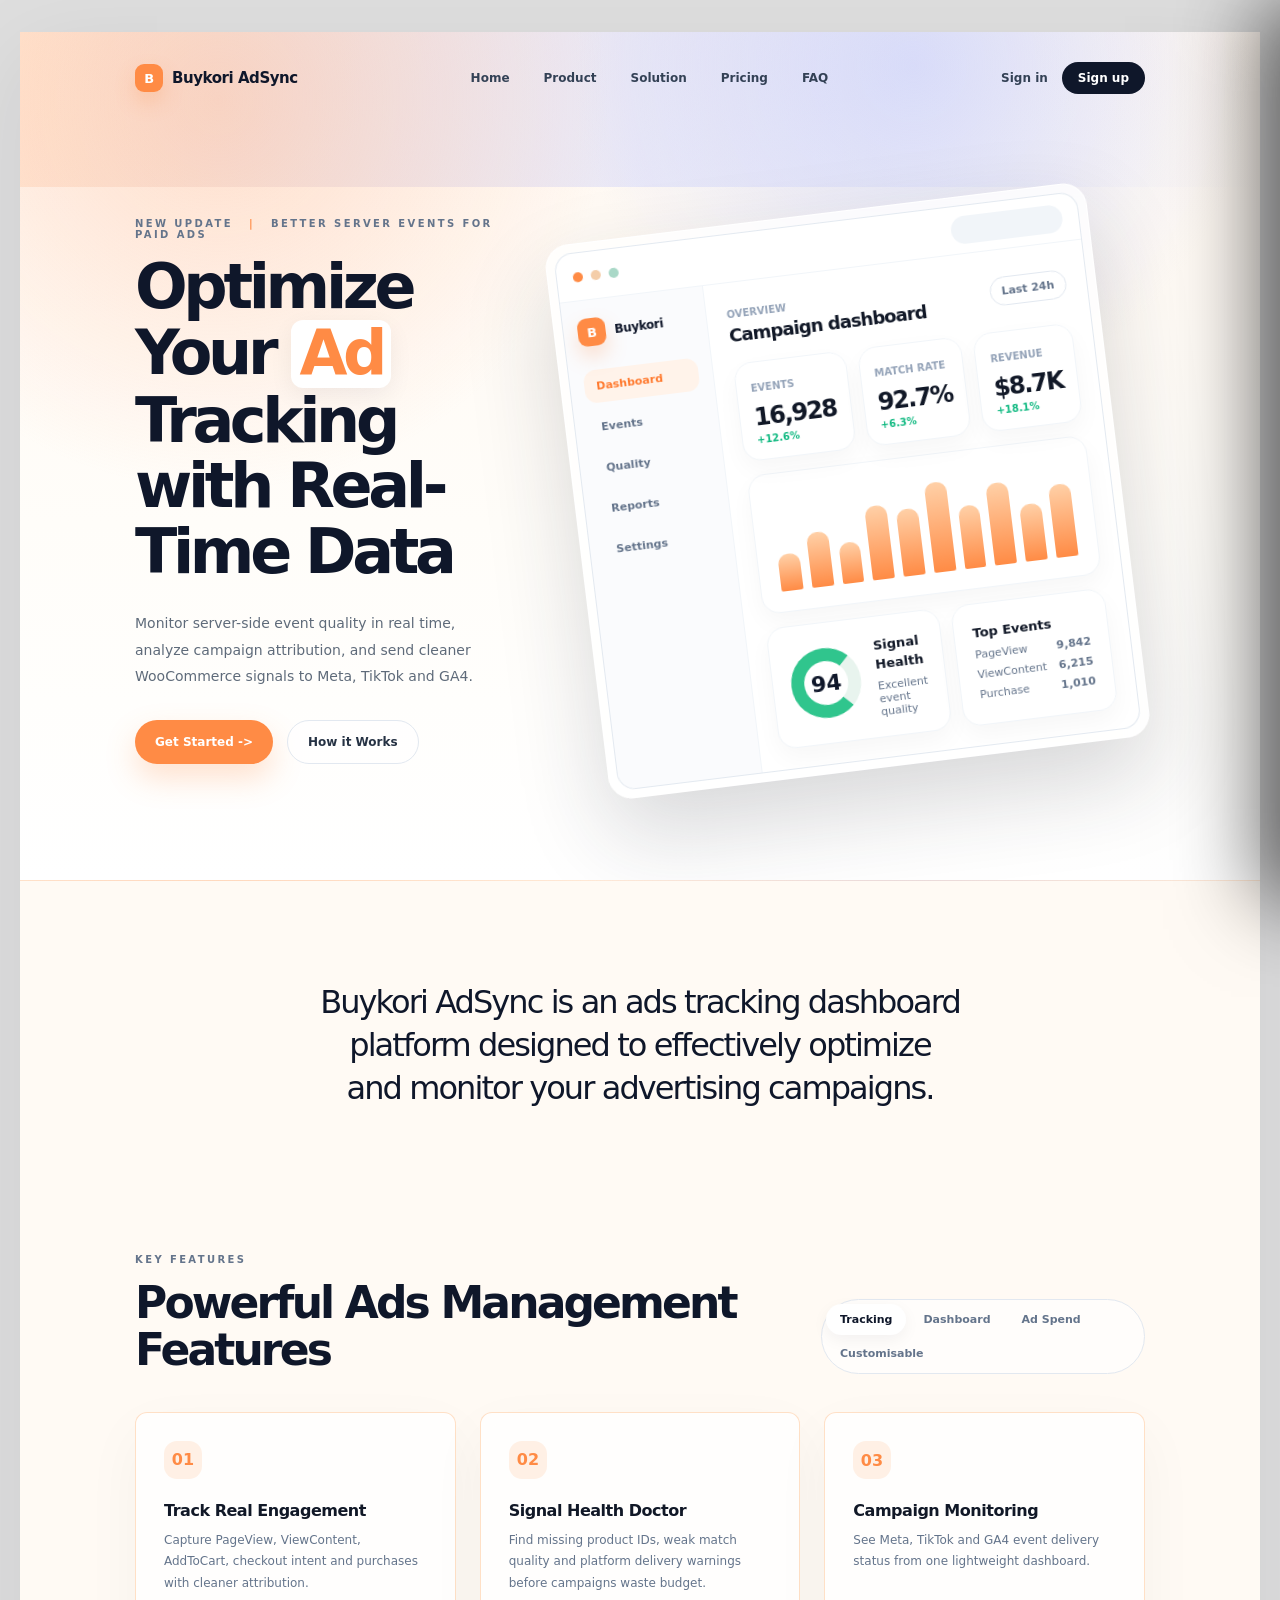
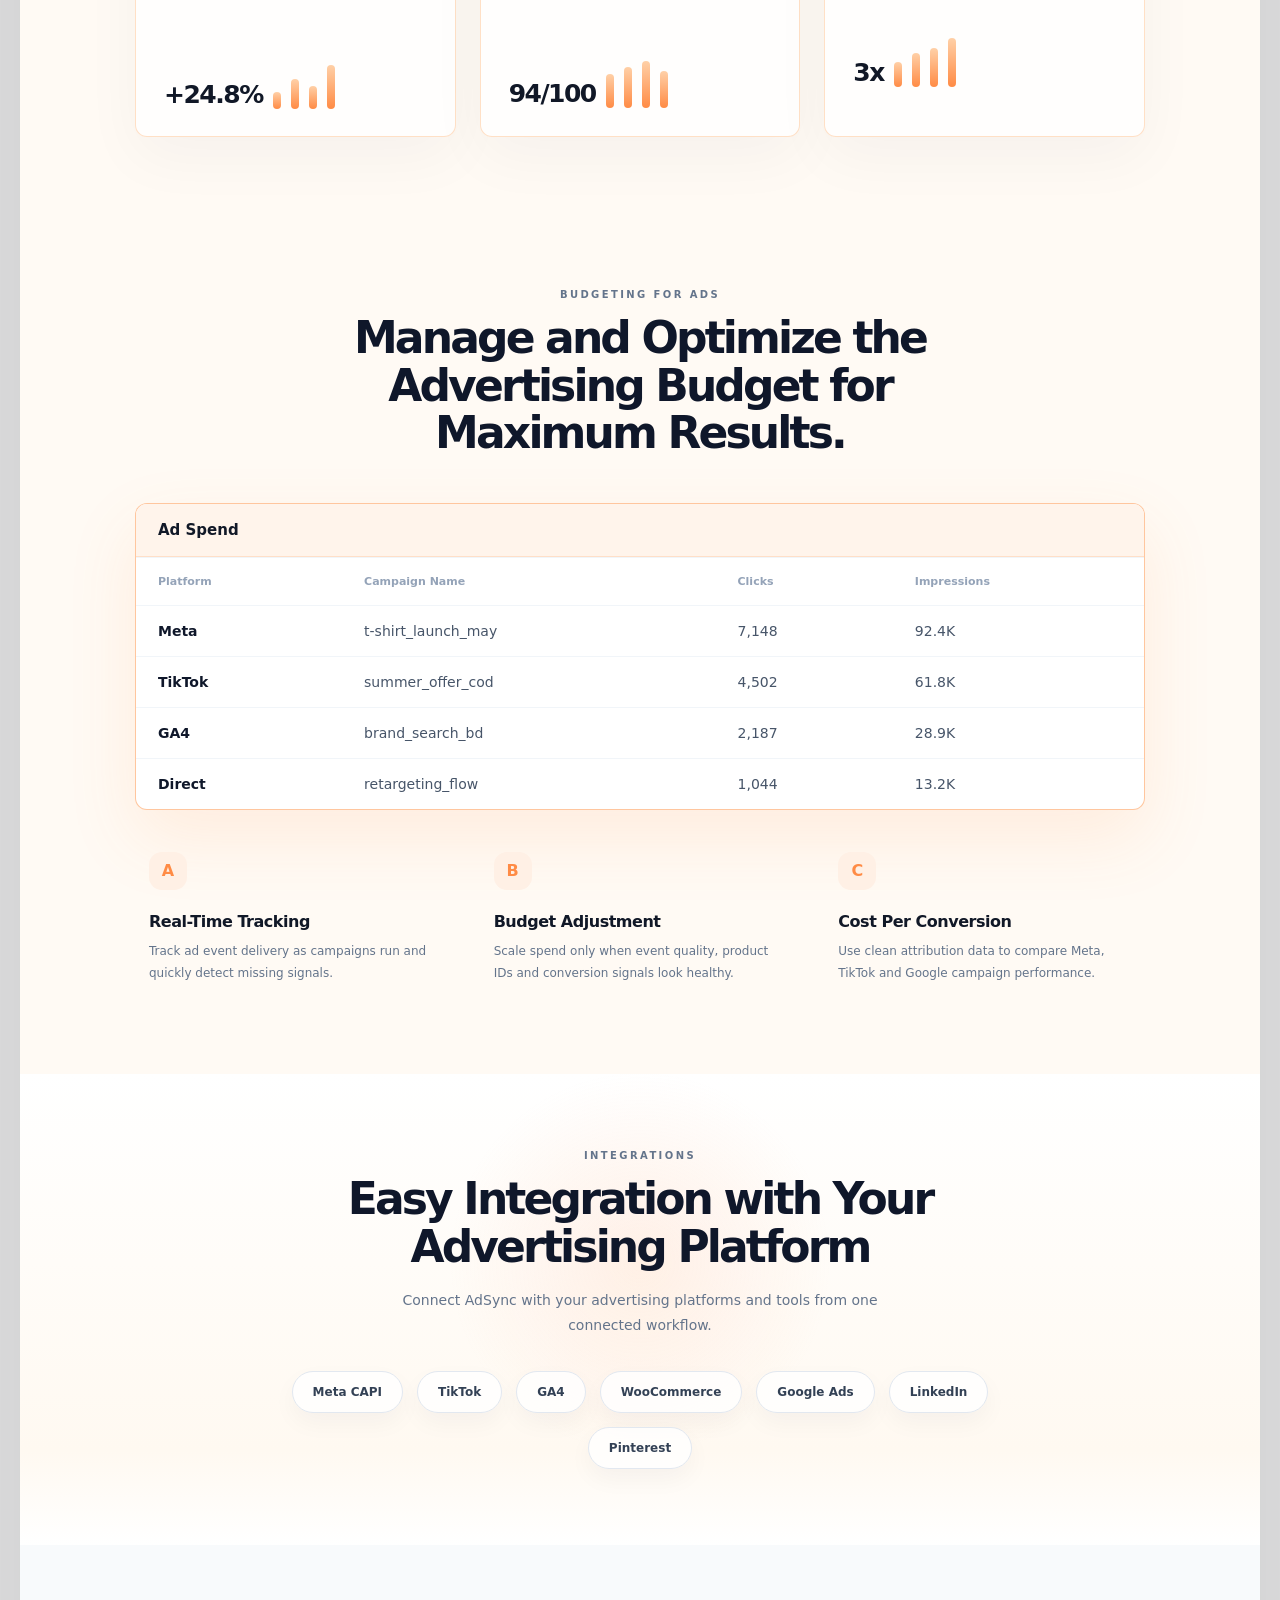
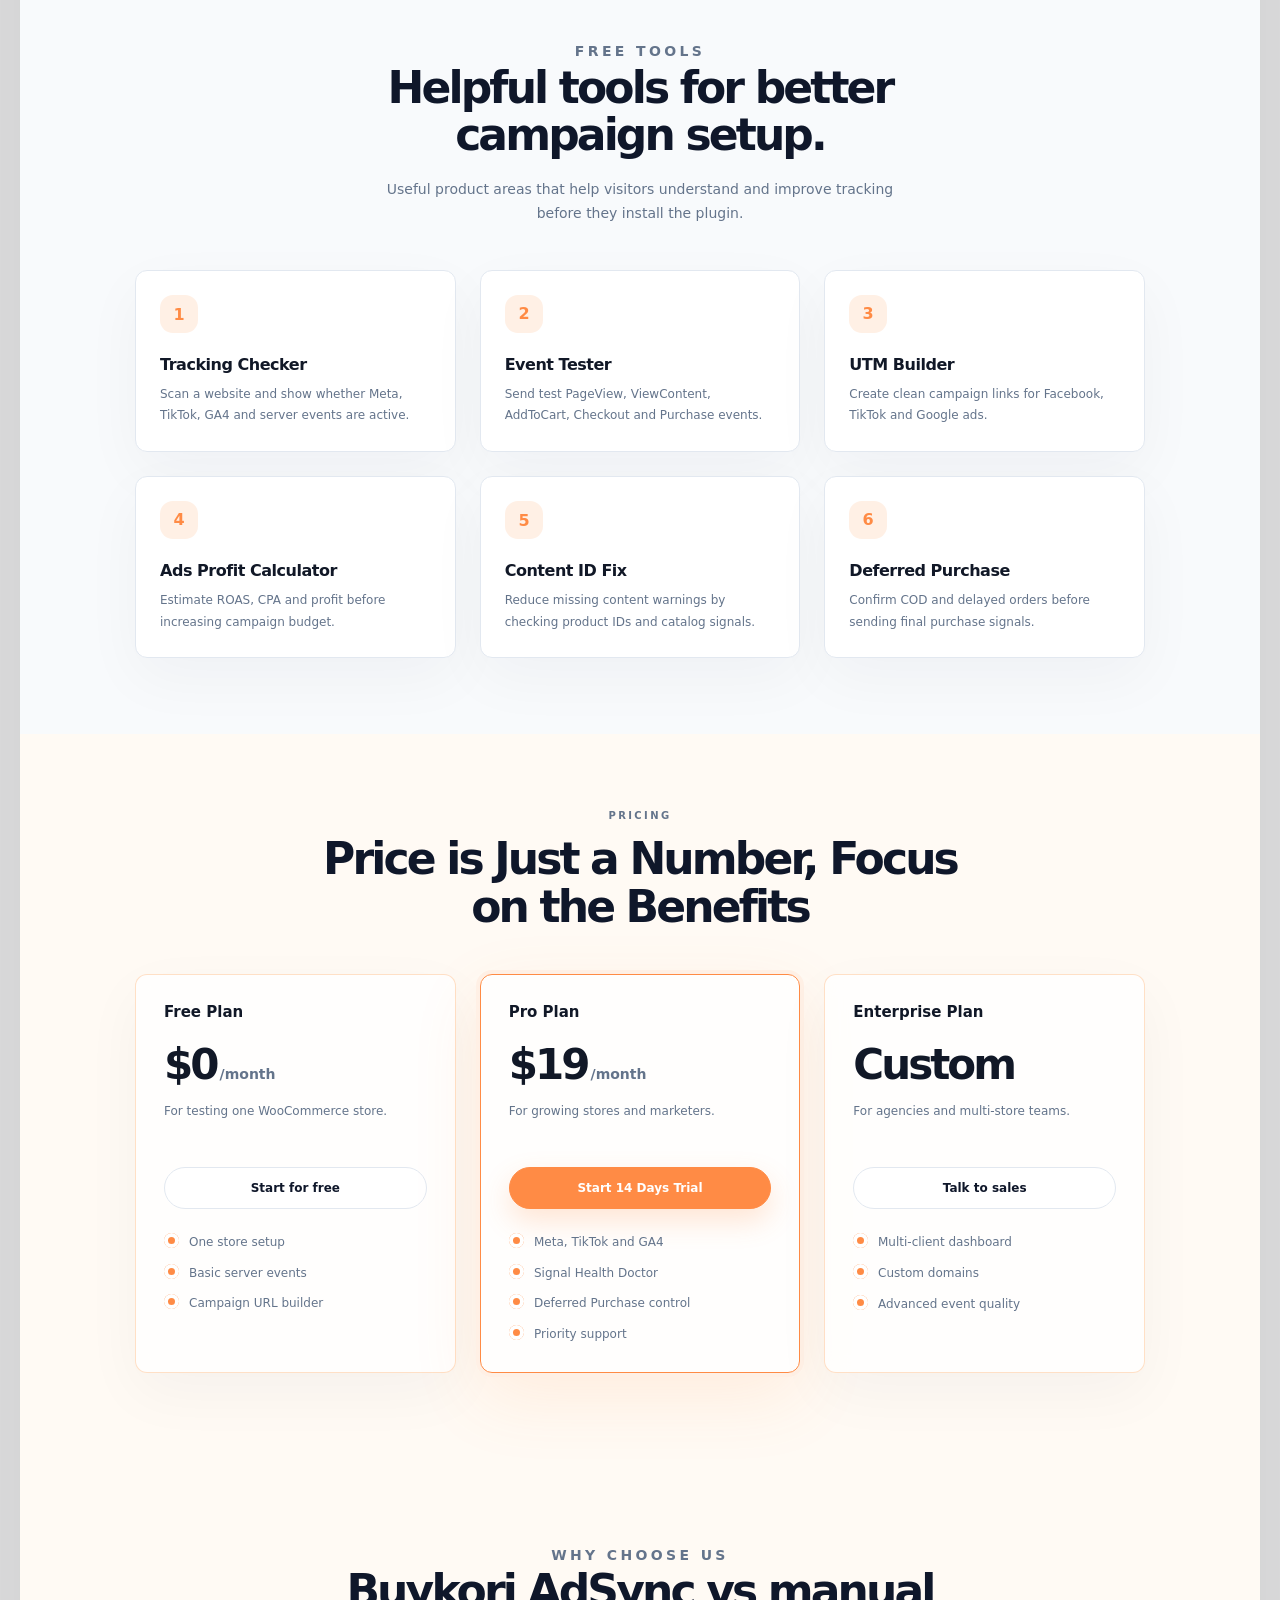
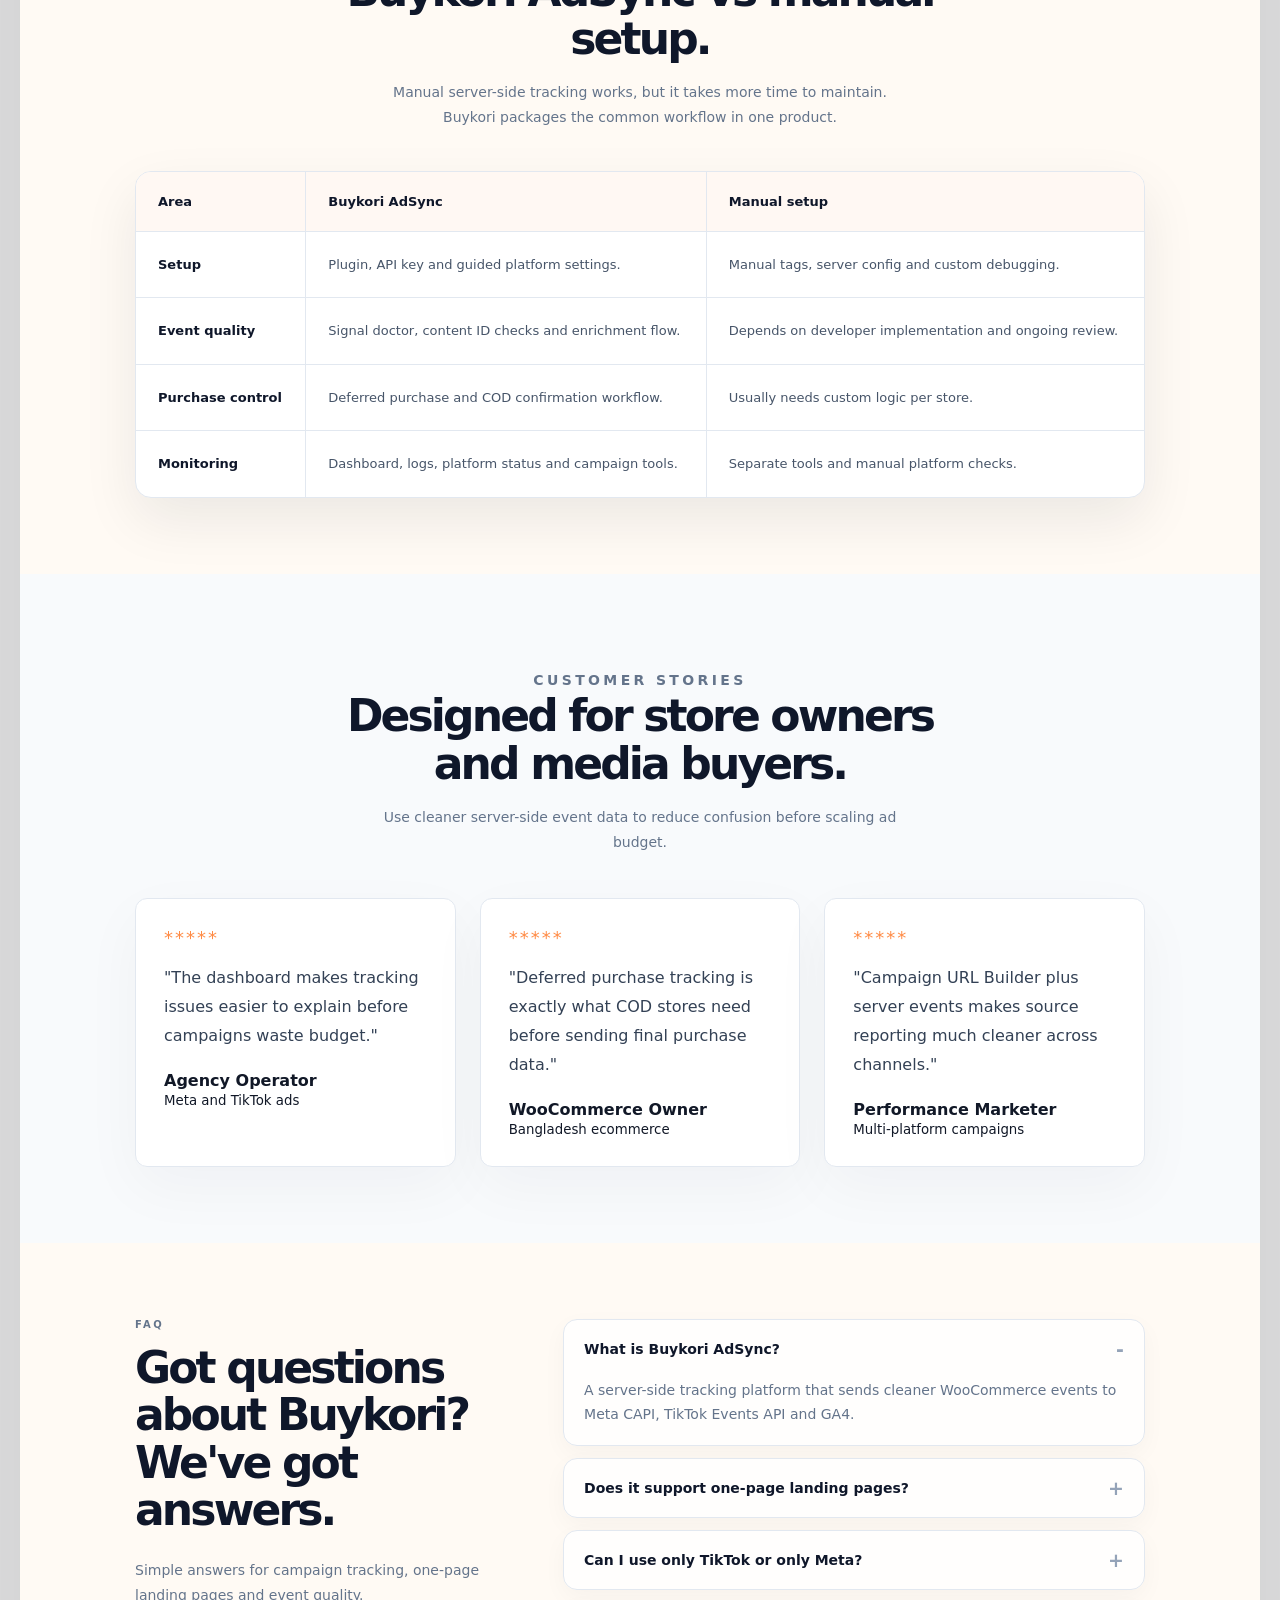
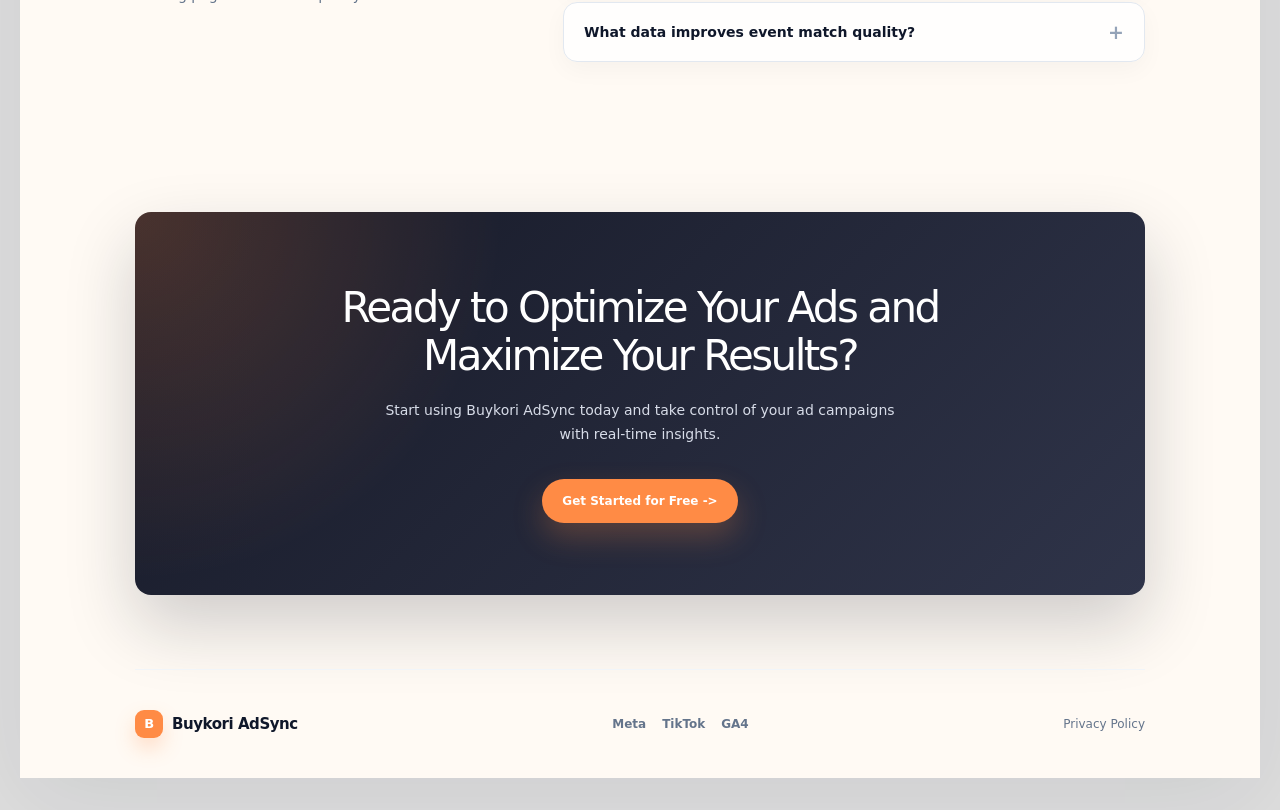
==== app/templates/site.html @ 9704cbef "feat: implement unified premium right-side auth drawer with real-time fetch validation on marketing " ====
<!doctype html>
<html lang="en">
<head>
  <meta charset="utf-8" />
  <meta name="viewport" content="width=device-width, initial-scale=1" />
  <title>Buykori AdSync - Server-Side Ads Tracking</title>
  <meta name="description" content="Buykori AdSync sends cleaner WooCommerce server-side events to Meta CAPI, TikTok Events API and GA4." />
  <style>
    *{box-sizing:border-box}
    html{scroll-behavior:smooth}
    body{margin:0;min-width:320px;background:#dedede;color:#111827;font-family:Inter,ui-sans-serif,system-ui,-apple-system,BlinkMacSystemFont,"Segoe UI",sans-serif}
    a{text-decoration:none;color:inherit}
    button,input{font:inherit}
    .bk-page{min-height:100vh;padding:32px 20px;background:#dedede}
    .bk-canvas{width:min(100%,1240px);margin:auto;overflow:hidden;background:#fffaf4;box-shadow:0 24px 90px rgba(15,23,42,.08)}
    .bk-hero{position:relative;overflow:hidden;min-height:760px;background:radial-gradient(circle at 16% 8%,rgba(255,190,157,.46),transparent 30%),radial-gradient(circle at 72% 4%,rgba(192,203,255,.5),transparent 28%),linear-gradient(180deg,#fff8f1 0%,#fffdf9 58%,#fff 100%);border-bottom:1px solid rgba(255,193,143,.28)}
    .bk-hero:before{content:"";position:absolute;inset:0 0 auto;height:155px;background:linear-gradient(90deg,rgba(255,149,80,.16),rgba(177,188,255,.28),rgba(255,255,255,0))}
    .bk-nav,.bk-hero-grid,.bk-section,.bk-budget,.bk-pricing,.bk-faq,.bk-footer{width:min(100% - 48px,1010px);margin:auto}
    .bk-nav{position:relative;z-index:2;display:flex;align-items:center;justify-content:space-between;padding:30px 0}
    .bk-logo{display:flex;align-items:center;gap:9px;color:#0f172a;font-size:15px;letter-spacing:-.03em}
    .bk-logo span{display:grid;place-items:center;width:28px;height:28px;color:white;background:#ff8b45;border-radius:9px;box-shadow:0 10px 20px rgba(255,139,69,.25);font-size:13px;font-weight:900}
    .bk-nav nav{display:flex;gap:34px;color:#334155;font-size:12px;font-weight:650}
    .bk-nav nav a:hover,.bk-nav>div:last-child a:first-child:hover{color:#ff7a2f}
    .bk-nav>div:last-child{display:flex;align-items:center;gap:14px;color:#334155;font-size:12px;font-weight:750}
    .bk-dark{padding:9px 16px;color:#fff;background:#0f172a;border-radius:999px}
    .bk-hero-grid{position:relative;z-index:1;display:grid;grid-template-columns:.88fr 1.12fr;align-items:center;gap:56px;padding:88px 0 110px}
    .bk-eyebrow,.bk-kicker{margin:0 0 14px;color:#64748b;font-size:10px;font-weight:850;letter-spacing:.24em;text-transform:uppercase}
    .bk-eyebrow span{margin:0 10px;color:#ff8b45}
    .bk-hero h1{max-width:535px;margin:0;color:#0f172a;font-size:clamp(42px,5.6vw,62px);font-weight:620;letter-spacing:-.07em;line-height:1.06}
    .bk-hero mark{display:inline-flex;padding:0 8px 2px;color:#ff8b45;background:#fff;border-radius:12px;box-shadow:0 8px 24px rgba(15,23,42,.06)}
    .bk-sub{max-width:430px;margin:25px 0 0;color:#5f6b7a;font-size:14px;line-height:1.9}
    .bk-actions{display:flex;flex-wrap:wrap;gap:14px;margin-top:30px}
    .bk-orange,.bk-soft,.bk-cta a{display:inline-flex;align-items:center;justify-content:center;gap:8px;min-height:44px;padding:0 20px;border-radius:999px;font-size:12px;font-weight:850}
    .bk-orange,.bk-cta a{color:#fff;background:#ff8b45;box-shadow:0 14px 30px rgba(255,139,69,.25)}
    .bk-soft{color:#263244;background:rgba(255,255,255,.74);border:1px solid #e2e8f0}
    .bk-dashboard{width:100%;max-width:655px;margin:auto;padding:8px;border:1px solid rgba(255,255,255,.9);border-radius:24px;background:rgba(255,255,255,.75);box-shadow:0 38px 90px rgba(31,41,55,.18);transform:translateX(24px) rotate(-7deg);backdrop-filter:blur(12px)}
    .bk-window{overflow:hidden;border:1px solid rgba(226,232,240,.95);border-radius:18px;background:white}
    .bk-window-top{display:flex;align-items:center;gap:8px;height:48px;padding:0 16px;border-bottom:1px solid #f1f5f9}
    .bk-window-top i{width:10px;height:10px;border-radius:999px}
    .bk-window-top i:nth-child(1){background:#ff8b45}
    .bk-window-top i:nth-child(2){background:#f4cda8}
    .bk-window-top i:nth-child(3){background:#a9d8c7}
    .bk-window-top b{width:112px;height:28px;margin-left:auto;border-radius:999px;background:#f1f5f9}
    .bk-window-body{display:grid;grid-template-columns:144px 1fr}
    .bk-window aside{min-height:440px;padding:18px 14px;background:rgba(248,250,252,.75);border-right:1px solid #f1f5f9}
    .bk-window aside .bk-logo{margin-bottom:24px;font-size:12px}
    .bk-window aside p{margin:0 0 8px;padding:10px 12px;color:#64748b;border-radius:12px;font-size:11px;font-weight:650}
    .bk-window aside .active{color:#ff7a2f;background:#fff3ea}
    .bk-window main{padding:20px}
    .bk-window-top b{width:112px;height:28px;margin-left:auto;border-radius:999px;background:#f1f5f9}
    .bk-dash-head,.bk-mini article:nth-child(2) p{display:flex;align-items:center;justify-content:space-between}
    .bk-dash-head small,.bk-metrics small{color:#94a3b8;font-size:10px;font-weight:850;text-transform:uppercase}
    .bk-dash-head h3{margin:3px 0 0;font-size:18px;letter-spacing:-.05em}
    .bk-dash-head>span{padding:7px 11px;color:#64748b;border:1px solid #e2e8f0;border-radius:999px;font-size:11px;font-weight:750}
    .bk-metrics{display:grid;grid-template-columns:repeat(3,1fr);gap:12px;margin-top:18px}
    .bk-metrics article,.bk-bars,.bk-mini article{border:1px solid #f1f5f9;border-radius:18px;background:white;box-shadow:0 10px 24px rgba(15,23,42,.035)}
    .bk-metrics article{padding:14px}
    .bk-metrics strong{display:block;margin-top:8px;font-size:24px;letter-spacing:-.07em}
    .bk-metrics em{display:block;margin-top:3px;color:#10b981;font-size:10px;font-style:normal;font-weight:850}
    .bk-bars{display:flex;align-items:flex-end;gap:9px;height:140px;margin-top:14px;padding:20px}
    .bk-bars span{flex:1;min-width:8px;border-radius:10px 10px 2px 2px;background:linear-gradient(180deg,#ffd0a7,#ff8b45)}
    .bk-mini{display:grid;grid-template-columns:1fr 1fr;gap:12px;margin-top:14px}
    .bk-mini article{padding:18px}
    .bk-mini article:first-child{display:flex;align-items:center;gap:16px}
    .bk-mini b{font-size:13px}
    .bk-mini p{margin:7px 0 0;color:#64748b;font-size:11px}
    .bk-ring{display:grid;place-items:center;flex:0 0 auto;width:70px;height:70px;color:#0f172a;border:13px solid #30c58d;border-right-color:#e8f4ee;border-radius:999px;background:white;font-size:22px;font-weight:850}
    .bk-intro{padding:100px 24px 68px;text-align:center}
    .bk-intro p{max-width:640px;margin:auto;color:#0f172a;font-size:clamp(24px,3.2vw,32px);font-weight:540;letter-spacing:-.06em;line-height:1.34}
    .bk-section,.bk-budget,.bk-integrations,.bk-pricing,.bk-faq,.bk-tools,.bk-comparison,.bk-testimonials{padding:76px 0}
    .bk-section-head{display:flex;align-items:end;justify-content:space-between;gap:24px;margin-bottom:38px}
    .bk-section h2,.bk-budget h2,.bk-integrations h2,.bk-pricing h2,.bk-faq h2,.bk-tools h2,.bk-comparison h2,.bk-testimonials h2{margin:0;color:#0f172a;font-size:clamp(32px,4vw,44px);font-weight:560;letter-spacing:-.065em;line-height:1.08}
    .bk-tabs{display:flex;flex-wrap:wrap;gap:3px;padding:4px;color:#64748b;border:1px solid #e2e8f0;border-radius:999px;background:rgba(255,255,255,.7);font-size:11px;font-weight:750}
    .bk-tabs span{padding:9px 14px;border-radius:999px}
    .bk-tabs span:first-child{color:#0f172a;background:white;box-shadow:0 5px 16px rgba(15,23,42,.05)}
    .bk-feature-grid,.bk-budget-notes,.bk-plan-grid,.bk-tools-grid,.bk-testimonial-grid{display:grid;grid-template-columns:repeat(3,1fr);gap:24px}
    .bk-feature-grid article,.bk-plan-grid article,.bk-tools-grid article,.bk-testimonial-grid article{border:1px solid rgba(255,193,143,.5);border-radius:12px;background:rgba(255,255,255,.78);box-shadow:0 20px 60px rgba(15,23,42,.04);backdrop-filter:blur(10px)}
    .bk-feature-grid article{min-height:250px;padding:28px}
    .bk-feature-grid i,.bk-budget-notes .dot,.bk-tools-grid i{display:grid;place-items:center;width:38px;height:38px;color:#ff8b45;border-radius:13px;background:#fff0e5;font-style:normal;font-weight:900}
    .bk-feature-grid h3,.bk-budget-notes h3,.bk-tools-grid h3{margin:22px 0 0;font-size:16px;letter-spacing:-.03em}
    .bk-feature-grid p,.bk-budget-notes p,.bk-tools-grid p{margin:10px 0 0;color:#64748b;font-size:12px;line-height:1.8}
    .bk-feature-grid article div:last-child{display:flex;align-items:end;gap:10px;margin-top:30px}
    .bk-feature-grid strong{font-size:25px;letter-spacing:-.06em}
    .bk-spark{display:flex;align-items:end;gap:6px;height:54px;color:#ff8b45}
    .bk-spark span{width:8px;border-radius:999px;background:linear-gradient(180deg,#ffd0a7,#ff8b45)}
    .bk-budget,.bk-integrations,.bk-pricing,.bk-tools,.bk-comparison,.bk-testimonials{text-align:center}
    .bk-budget h2,.bk-integrations h2,.bk-pricing h2,.bk-tools h2,.bk-comparison h2,.bk-testimonials h2{max-width:680px;margin:auto}
    .bk-table{overflow:hidden;margin-top:46px;border:1px solid rgba(255,177,121,.72);border-radius:12px;background:white;box-shadow:0 28px 70px rgba(255,139,69,.12);text-align:left}
    .bk-table h3{margin:0;padding:17px 22px;border-bottom:1px solid #ffdfc8;background:#fff4eb;font-size:15px}
    .bk-table table{width:100%;min-width:640px;border-collapse:collapse;font-size:14px}
    .bk-table th,.bk-table td{padding:17px 22px;border-top:1px solid #f1f5f9}
    .bk-table th{color:#94a3b8;font-size:11px;text-align:left}
    .bk-table td:first-child{color:#0f172a;font-weight:750}
    .bk-table td{color:#475569}
    .bk-budget-notes{margin-top:28px;text-align:left}
    .bk-budget-notes article{padding:14px}
    .bk-integrations{padding-inline:24px;background:radial-gradient(circle at 50% 40%,rgba(255,190,157,.2),transparent 28%),linear-gradient(180deg,#fff,#fff9f1 80%,#fff)}
    .bk-integrations>p:not(.bk-kicker),.bk-tools>p,.bk-comparison>p,.bk-testimonials>p{max-width:520px;margin:18px auto 0;color:#64748b;font-size:14px;line-height:1.75}
    .bk-logo-cloud{display:flex;flex-wrap:wrap;justify-content:center;gap:14px;max-width:720px;margin:34px auto 0}
    .bk-logo-cloud span{padding:13px 20px;color:#334155;border:1px solid #e2e8f0;border-radius:999px;background:rgba(255,255,255,.82);box-shadow:0 10px 24px rgba(15,23,42,.04);font-size:12px;font-weight:850}
    .bk-plan-grid{margin-top:44px;text-align:left}
    .bk-plan-grid article{padding:28px}
    .bk-plan-grid .featured{border-color:#ff8b45;box-shadow:0 0 0 4px #fff0e5,0 24px 70px rgba(255,139,69,.12)}
    .bk-plan-grid h3{margin:0;font-size:15px}
    .bk-plan-grid>article>strong{display:block;margin-top:19px;font-size:42px;letter-spacing:-.07em}
    .bk-plan-grid strong span{margin-left:3px;color:#64748b;font-size:14px;font-weight:650;letter-spacing:0}
    .bk-plan-grid>article>p{min-height:44px;color:#64748b;font-size:12px;line-height:1.7}
    .bk-plan-grid article>a{display:flex;align-items:center;justify-content:center;min-height:42px;margin-top:22px;color:#0f172a;border:1px solid #e2e8f0;border-radius:999px;background:white;font-size:12px;font-weight:850}
    .bk-plan-grid .featured>a{color:white;border-color:#ff8b45;background:#ff8b45;box-shadow:0 12px 28px rgba(255,139,69,.22)}
    .bk-plan-grid ul{display:grid;gap:12px;margin:24px 0 0;padding:0;list-style:none}
    .bk-plan-grid li{display:flex;gap:10px;color:#64748b;font-size:12px;line-height:1.55}
    .bk-plan-grid li:before{content:"";width:15px;height:15px;flex:0 0 auto;border-radius:50%;background:#ff8b45;box-shadow:inset 0 0 0 4px white}
    .bk-tools{background:#f8fafc;padding-inline:24px}
    .bk-tools-grid{width:min(100%,1010px);margin:44px auto 0;text-align:left}
    .bk-tools-grid article{min-height:150px;padding:24px;border-color:#e2e8f0;background:white}
    .bk-comparison{padding-inline:24px}
    .bk-comparison-table{width:min(100%,1010px);margin:42px auto 0;overflow:auto;border:1px solid #e2e8f0;border-radius:16px;background:white;box-shadow:0 22px 55px rgba(15,23,42,.08);text-align:left}
    .bk-comparison table{width:100%;min-width:760px;border-collapse:collapse}
    .bk-comparison th,.bk-comparison td{padding:22px;border-right:1px solid #e2e8f0;border-bottom:1px solid #e2e8f0}
    .bk-comparison tr:last-child td{border-bottom:0}
    .bk-comparison th:last-child,.bk-comparison td:last-child{border-right:0}
    .bk-comparison th{background:#fff8f3;color:#0f172a;font-size:13px}
    .bk-comparison td{color:#475569;font-size:13px;line-height:1.65}
    .bk-comparison td strong{color:#0f172a}
    .bk-testimonials{background:#f8fafc;padding-inline:24px}
    .bk-testimonial-grid{width:min(100%,1010px);margin:44px auto 0;text-align:left}
    .bk-testimonial-grid article{padding:28px;border-color:#e2e8f0;background:white}
    .bk-stars{color:#ff8b45;letter-spacing:2px;font-size:18px}
    .bk-testimonial-grid p{color:#334155;line-height:1.8}
    .bk-testimonial-grid strong{display:block;margin-top:20px}
    .bk-faq{display:grid;grid-template-columns:.78fr 1.22fr;gap:56px}
    .bk-faq>div:first-child>p:not(.bk-kicker){max-width:370px;margin-top:24px;color:#64748b;font-size:14px;line-height:1.8}
    .bk-faq-list{display:grid;gap:12px}
    .bk-faq-list details{overflow:hidden;border:1px solid #e2e8f0;border-radius:14px;background:rgba(255,255,255,.86);box-shadow:0 8px 24px rgba(15,23,42,.035)}
    .bk-faq-list summary{display:flex;align-items:center;justify-content:space-between;gap:20px;width:100%;padding:18px 20px;color:#0f172a;cursor:pointer;text-align:left;font-size:14px;font-weight:850;list-style:none}
    .bk-faq-list summary::-webkit-details-marker{display:none}
    .bk-faq-list summary:after{content:"+";color:#94a3b8;font-size:19px}
    .bk-faq-list details[open] summary:after{content:"-"}
    .bk-faq-list p{margin:0;padding:0 20px 18px;color:#64748b;font-size:14px;line-height:1.75}
    .bk-cta{width:min(100% - 48px,1010px);margin:74px auto;padding:72px 34px;color:white;border-radius:16px;background:radial-gradient(circle at top left,rgba(255,139,69,.22),transparent 34%),linear-gradient(135deg,#161927,#2f3449);box-shadow:0 30px 70px rgba(15,23,42,.2);text-align:center}
    .bk-cta h2{max-width:620px;margin:auto;font-size:clamp(30px,4vw,42px);font-weight:540;letter-spacing:-.06em;line-height:1.16}
    .bk-cta p{max-width:540px;margin:18px auto 0;color:#d7dce8;font-size:14px;line-height:1.7}
    .bk-cta a{margin-top:32px}
    .bk-footer{display:flex;align-items:center;justify-content:space-between;gap:20px;padding:40px 0;border-top:1px solid #f1f5f9;color:#64748b;font-size:12px}
    .bk-footer>div{display:flex;align-items:center;gap:16px;font-weight:750}
    @media(max-width:980px){
      .bk-hero-grid,.bk-faq{grid-template-columns:1fr}
      .bk-hero-grid{gap:50px;padding-top:56px}
      .bk-dashboard{transform:none}
      .bk-feature-grid,.bk-budget-notes,.bk-plan-grid,.bk-metrics,.bk-mini,.bk-tools-grid,.bk-testimonial-grid{grid-template-columns:1fr}
      .bk-section-head{display:grid;align-items:start}
    }
    @media(max-width:740px){
      .bk-page{padding:0}
      .bk-canvas{width:100%}
      .bk-nav,.bk-hero-grid,.bk-section,.bk-budget,.bk-pricing,.bk-faq,.bk-footer,.bk-cta{width:min(100% - 32px,1010px)}
      .bk-nav nav{display:none}
      .bk-nav>div:last-child a:first-child{display:none}
      .bk-hero{min-height:auto}
      .bk-hero h1{font-size:43px}
      .bk-window-body{grid-template-columns:1fr}
      .bk-window aside{display:none}
      .bk-window main{padding:14px}
      .bk-tabs{border-radius:18px}
      .bk-table{overflow-x:auto}
      .bk-footer{flex-direction:column;align-items:flex-start}
    }

    /* Drawer Overlay styles */
    .auth-overlay {
      position: fixed;
      inset: 0;
      background: rgba(4, 7, 20, 0.45);
      backdrop-filter: blur(8px);
      -webkit-backdrop-filter: blur(8px);
      opacity: 0;
      visibility: hidden;
      transition: opacity 0.4s cubic-bezier(0.16, 1, 0.3, 1), visibility 0.4s;
      z-index: 9999;
    }
    .auth-overlay.active {
      opacity: 1;
      visibility: visible;
    }

    /* Right side drawer styles */
    .auth-drawer {
      position: fixed;
      top: 0;
      right: 0;
      bottom: 0;
      width: 100%;
      max-width: 480px;
      background: linear-gradient(135deg, rgba(10, 17, 38, 0.96), rgba(4, 7, 20, 0.99));
      border-left: 1px solid rgba(255, 255, 255, 0.12);
      box-shadow: -20px 0 80px rgba(0, 0, 0, 0.6);
      z-index: 10000;
      transform: translateX(100%);
      transition: transform 0.4s cubic-bezier(0.16, 1, 0.3, 1);
      display: flex;
      flex-direction: column;
      color: #ffffff;
      overflow-y: auto;
      font-family: 'Inter', sans-serif;
    }
    .auth-drawer.active {
      transform: translateX(0);
    }

    /* Background blobs inside drawer */
    .drawer-bg-blob {
      position: absolute;
      width: 300px;
      height: 300px;
      border-radius: 50%;
      filter: blur(70px);
      opacity: 0.15;
      z-index: -1;
      pointer-events: none;
    }
    .drawer-bg-blob-1 {
      background: radial-gradient(circle, rgba(255, 139, 69, 0.8) 0%, transparent 70%);
      top: -10%;
      right: -10%;
    }
    .drawer-bg-blob-2 {
      background: radial-gradient(circle, rgba(35, 191, 118, 0.8) 0%, transparent 70%);
      bottom: -10%;
      left: -10%;
    }

    .drawer-container {
      padding: 40px 32px;
      display: flex;
      flex-direction: column;
      min-height: 100%;
      position: relative;
      z-index: 1;
    }

    .drawer-close {
      align-self: flex-end;
      background: rgba(255, 255, 255, 0.08);
      border: 1px solid rgba(255, 255, 255, 0.12);
      width: 36px;
      height: 36px;
      border-radius: 50%;
      color: rgba(255, 255, 255, 0.7);
      display: grid;
      place-items: center;
      font-size: 20px;
      cursor: pointer;
      transition: 0.2s ease, transform 0.2s;
      line-height: 1;
    }
    .drawer-close:hover {
      background: rgba(255, 255, 255, 0.18);
      color: #fff;
      transform: rotate(90deg);
    }

    /* Header within drawer */
    .drawer-header {
      margin-top: 20px;
      margin-bottom: 24px;
    }
    .drawer-logo {
      display: flex;
      align-items: center;
      gap: 9px;
      font-size: 15px;
      color: #ffffff;
      margin-bottom: 16px;
      font-weight: 800;
    }
    .drawer-logo span {
      display: grid;
      place-items: center;
      width: 28px;
      height: 28px;
      color: white;
      background: #ff8b45;
      border-radius: 9px;
      box-shadow: 0 10px 20px rgba(255, 139, 69, .25);
      font-size: 13px;
      font-weight: 900;
    }
    .drawer-title {
      font-size: 26px;
      font-weight: 800;
      color: #fff;
      margin: 0 0 6px;
      letter-spacing: -0.02em;
    }
    .drawer-subtitle {
      font-size: 13px;
      color: rgba(255, 255, 255, 0.65);
      margin: 0;
    }

    /* Tabs styling */
    .drawer-tabs {
      display: grid;
      grid-template-columns: 1fr 1fr;
      gap: 4px;
      padding: 4px;
      background: rgba(255, 255, 255, 0.05);
      border: 1px solid rgba(255, 255, 255, 0.1);
      border-radius: 12px;
      margin-bottom: 24px;
    }
    .drawer-tab {
      padding: 10px;
      border: 0;
      background: transparent;
      color: rgba(255, 255, 255, 0.6);
      font-size: 13px;
      font-weight: 700;
      border-radius: 8px;
      cursor: pointer;
      transition: all 0.2s ease;
      text-align: center;
    }
    .drawer-tab.active {
      background: rgba(255, 255, 255, 0.9);
      color: #060b18;
      box-shadow: 0 4px 12px rgba(0, 0, 0, 0.15);
    }

    /* Forms and Inputs */
    .drawer-panel {
      display: none;
    }
    .drawer-panel.active {
      display: block;
    }
    .drawer-field-group {
      display: flex;
      flex-direction: column;
      gap: 14px;
      margin-bottom: 20px;
    }
    .drawer-input-container {
      display: flex;
      flex-direction: column;
      gap: 6px;
    }
    .drawer-label {
      font-size: 11px;
      font-weight: 750;
      text-transform: uppercase;
      color: rgba(255, 255, 255, 0.5);
      letter-spacing: 0.08em;
    }
    .drawer-input {
      width: 100%;
      height: 48px;
      background: rgba(255, 255, 255, 0.06);
      border: 1px solid rgba(255, 255, 255, 0.15);
      border-radius: 10px;
      color: #fff;
      padding: 0 16px;
      font-size: 13.5px;
      outline: none;
      transition: all 0.2s;
    }
    .drawer-input:focus {
      background: rgba(255, 255, 255, 0.1);
      border-color: rgba(255, 255, 255, 0.4);
      box-shadow: 0 0 0 3px rgba(255, 255, 255, 0.08);
    }
    .drawer-input::placeholder {
      color: rgba(255, 255, 255, 0.35);
    }

    /* Checkbox & Options */
    .drawer-row {
      display: flex;
      align-items: center;
      justify-content: space-between;
      margin-bottom: 24px;
      font-size: 12px;
      color: rgba(255, 255, 255, 0.6);
    }
    .drawer-checkbox-label {
      display: inline-flex;
      align-items: center;
      gap: 8px;
      cursor: pointer;
      user-select: none;
    }
    .drawer-checkbox-label input {
      accent-color: #23bf76;
      width: 14px;
      height: 14px;
    }

    /* Submit and Loader Buttons */
    .drawer-submit {
      width: 100%;
      height: 48px;
      border: 0;
      border-radius: 10px;
      background: linear-gradient(100deg, #ff8b45 0%, #ff6200 100%);
      color: #fff;
      font-size: 14px;
      font-weight: 800;
      cursor: pointer;
      box-shadow: 0 8px 24px rgba(255, 107, 0, 0.22);
      transition: transform 0.15s, box-shadow 0.15s;
      display: flex;
      align-items: center;
      justify-content: center;
      gap: 8px;
    }
    .drawer-submit:hover {
      transform: translateY(-1px);
      box-shadow: 0 12px 28px rgba(255, 107, 0, 0.3);
    }
    .drawer-submit:active {
      transform: translateY(1px);
    }

    /* Form switch helper */
    .drawer-switch {
      margin-top: 18px;
      text-align: center;
      font-size: 12px;
      color: rgba(255, 255, 255, 0.5);
    }
    .drawer-link {
      color: #ff8b45;
      background: transparent;
      border: 0;
      font-weight: 750;
      cursor: pointer;
      padding: 0;
      transition: color 0.2s;
    }
    .drawer-link:hover {
      color: #ffaa76;
      text-decoration: underline;
    }

    /* Error alert box style */
    .drawer-error-alert {
      border: 1px solid rgba(239, 68, 68, 0.35);
      background: rgba(239, 68, 68, 0.12);
      color: #fca5a5;
      padding: 12px 14px;
      border-radius: 10px;
      font-size: 12.5px;
      margin-bottom: 20px;
      display: flex;
      align-items: flex-start;
      gap: 8px;
      line-height: 1.4;
    }
    .drawer-error-icon {
      flex-shrink: 0;
      color: #ef4444;
      font-size: 14px;
      margin-top: 2px;
    }

    /* Loader Animation Styles */
    .spinner {
      width: 18px;
      height: 18px;
      border: 2px solid rgba(255, 255, 255, 0.3);
      border-top-color: #ffffff;
      border-radius: 50%;
      animation: spin 0.8s linear infinite;
      display: inline-block;
    }
    @keyframes spin {
      to { transform: rotate(360deg); }
    }

    .drawer-success {
      display: flex;
      flex-direction: column;
      align-items: center;
      justify-content: center;
      height: 300px;
      text-align: center;
    }
    .drawer-success-icon {
      width: 64px;
      height: 64px;
      background: rgba(35, 191, 118, 0.15);
      color: #23bf76;
      border-radius: 50%;
      display: grid;
      place-items: center;
      font-size: 32px;
      margin-bottom: 20px;
      box-shadow: 0 10px 24px rgba(35, 191, 118, 0.1);
      animation: scaleUp 0.35s cubic-bezier(0.175, 0.885, 0.32, 1.275) forwards;
    }
    @keyframes scaleUp {
      from { transform: scale(0.6); opacity: 0; }
      to { transform: scale(1); opacity: 1; }
    }

    .drawer-footer {
      margin-top: auto;
      padding-top: 32px;
      text-align: center;
      color: rgba(255, 255, 255, 0.35);
      font-size: 11px;
    }
  </style>
</head>
<body>
  <div class="bk-page">
    <div class="bk-canvas">
      <section class="bk-hero">
        <header class="bk-nav">
          <a class="bk-logo" href="/"><span>B</span><strong>Buykori AdSync</strong></a>
          <nav aria-label="Main navigation">
            <a href="#features">Home</a>
            <a href="#product">Product</a>
            <a href="#solution">Solution</a>
            <a href="#pricing">Pricing</a>
            <a href="#faq">FAQ</a>
          </nav>
          <div><a href="https://client.buykori.app">Sign in</a><a class="bk-dark" href="https://client.buykori.app">Sign up</a></div>
        </header>

        <div class="bk-hero-grid">
          <div>
            <p class="bk-eyebrow">New update <span>|</span> Better server events for paid ads</p>
            <h1>Optimize Your <mark>Ad</mark> Tracking with Real-Time Data</h1>
            <p class="bk-sub">Monitor server-side event quality in real time, analyze campaign attribution, and send cleaner WooCommerce signals to Meta, TikTok and GA4.</p>
            <div class="bk-actions"><a class="bk-orange" href="#pricing">Get Started -></a><a class="bk-soft" href="#features">How it Works</a></div>
          </div>
          <div class="bk-dashboard" aria-label="Buykori dashboard preview">
            <div class="bk-window">
              <div class="bk-window-top"><i></i><i></i><i></i><b></b></div>
              <div class="bk-window-body">
                <aside>
                  <div class="bk-logo"><span>B</span><strong>Buykori</strong></div>
                  <p class="active">Dashboard</p><p>Events</p><p>Quality</p><p>Reports</p><p>Settings</p>
                </aside>
                <main>
                  <div class="bk-dash-head"><div><small>Overview</small><h3>Campaign dashboard</h3></div><span>Last 24h</span></div>
                  <div class="bk-metrics"><article><small>Events</small><strong>16,928</strong><em>+12.6%</em></article><article><small>Match Rate</small><strong>92.7%</strong><em>+6.3%</em></article><article><small>Revenue</small><strong>$8.7K</strong><em>+18.1%</em></article></div>
                  <div class="bk-bars" aria-hidden="true"><span style="height:38%"></span><span style="height:56%"></span><span style="height:42%"></span><span style="height:76%"></span><span style="height:68%"></span><span style="height:92%"></span><span style="height:64%"></span><span style="height:84%"></span><span style="height:58%"></span><span style="height:74%"></span></div>
                  <div class="bk-mini">
                    <article><div class="bk-ring">94</div><div><b>Signal Health</b><p>Excellent event quality</p></div></article>
                    <article><b>Top Events</b><p><span>PageView</span><strong>9,842</strong></p><p><span>ViewContent</span><strong>6,215</strong></p><p><span>Purchase</span><strong>1,010</strong></p></article>
                  </div>
                </main>
              </div>
            </div>
          </div>
        </div>
      </section>

      <section class="bk-intro" id="product"><p>Buykori AdSync is an ads tracking dashboard platform designed to effectively optimize and monitor your advertising campaigns.</p></section>

      <section id="features" class="bk-section">
        <div class="bk-section-head"><div><p class="bk-kicker">Key features</p><h2>Powerful Ads Management Features</h2></div><div class="bk-tabs"><span>Tracking</span><span>Dashboard</span><span>Ad Spend</span><span>Customisable</span></div></div>
        <div class="bk-feature-grid">
          <article><i>01</i><h3>Track Real Engagement</h3><p>Capture PageView, ViewContent, AddToCart, checkout intent and purchases with cleaner attribution.</p><div><strong>+24.8%</strong><div class="bk-spark"><span style="height:30%"></span><span style="height:54%"></span><span style="height:42%"></span><span style="height:80%"></span></div></div></article>
          <article><i>02</i><h3>Signal Health Doctor</h3><p>Find missing product IDs, weak match quality and platform delivery warnings before campaigns waste budget.</p><div><strong>94/100</strong><div class="bk-spark"><span style="height:64%"></span><span style="height:76%"></span><span style="height:88%"></span><span style="height:70%"></span></div></div></article>
          <article><i>03</i><h3>Campaign Monitoring</h3><p>See Meta, TikTok and GA4 event delivery status from one lightweight dashboard.</p><div><strong>3x</strong><div class="bk-spark"><span style="height:46%"></span><span style="height:62%"></span><span style="height:72%"></span><span style="height:90%"></span></div></div></article>
        </div>
      </section>

      <section id="solution" class="bk-budget">
        <p class="bk-kicker">Budgeting for ads</p><h2>Manage and Optimize the Advertising Budget for Maximum Results.</h2>
        <div class="bk-table"><h3>Ad Spend</h3><table><thead><tr><th>Platform</th><th>Campaign Name</th><th>Clicks</th><th>Impressions</th></tr></thead><tbody><tr><td>Meta</td><td>t-shirt_launch_may</td><td>7,148</td><td>92.4K</td></tr><tr><td>TikTok</td><td>summer_offer_cod</td><td>4,502</td><td>61.8K</td></tr><tr><td>GA4</td><td>brand_search_bd</td><td>2,187</td><td>28.9K</td></tr><tr><td>Direct</td><td>retargeting_flow</td><td>1,044</td><td>13.2K</td></tr></tbody></table></div>
        <div class="bk-budget-notes"><article><span class="dot">A</span><h3>Real-Time Tracking</h3><p>Track ad event delivery as campaigns run and quickly detect missing signals.</p></article><article><span class="dot">B</span><h3>Budget Adjustment</h3><p>Scale spend only when event quality, product IDs and conversion signals look healthy.</p></article><article><span class="dot">C</span><h3>Cost Per Conversion</h3><p>Use clean attribution data to compare Meta, TikTok and Google campaign performance.</p></article></div>
      </section>

      <section class="bk-integrations">
        <p class="bk-kicker">Integrations</p><h2>Easy Integration with Your Advertising Platform</h2><p>Connect AdSync with your advertising platforms and tools from one connected workflow.</p>
        <div class="bk-logo-cloud"><span>Meta CAPI</span><span>TikTok</span><span>GA4</span><span>WooCommerce</span><span>Google Ads</span><span>LinkedIn</span><span>Pinterest</span></div>
      </section>

      <section class="bk-tools">
        <p class="bk-kicker">Free tools</p><h2>Helpful tools for better campaign setup.</h2><p>Useful product areas that help visitors understand and improve tracking before they install the plugin.</p>
        <div class="bk-tools-grid"><article><i>1</i><h3>Tracking Checker</h3><p>Scan a website and show whether Meta, TikTok, GA4 and server events are active.</p></article><article><i>2</i><h3>Event Tester</h3><p>Send test PageView, ViewContent, AddToCart, Checkout and Purchase events.</p></article><article><i>3</i><h3>UTM Builder</h3><p>Create clean campaign links for Facebook, TikTok and Google ads.</p></article><article><i>4</i><h3>Ads Profit Calculator</h3><p>Estimate ROAS, CPA and profit before increasing campaign budget.</p></article><article><i>5</i><h3>Content ID Fix</h3><p>Reduce missing content warnings by checking product IDs and catalog signals.</p></article><article><i>6</i><h3>Deferred Purchase</h3><p>Confirm COD and delayed orders before sending final purchase signals.</p></article></div>
      </section>

      <section id="pricing" class="bk-pricing">
        <p class="bk-kicker">Pricing</p><h2>Price is Just a Number, Focus on the Benefits</h2>
        <div class="bk-plan-grid"><article><h3>Free Plan</h3><strong>$0<span>/month</span></strong><p>For testing one WooCommerce store.</p><a href="https://client.buykori.app">Start for free</a><ul><li>One store setup</li><li>Basic server events</li><li>Campaign URL builder</li></ul></article><article class="featured"><h3>Pro Plan</h3><strong>$19<span>/month</span></strong><p>For growing stores and marketers.</p><a href="https://client.buykori.app">Start 14 Days Trial</a><ul><li>Meta, TikTok and GA4</li><li>Signal Health Doctor</li><li>Deferred Purchase control</li><li>Priority support</li></ul></article><article><h3>Enterprise Plan</h3><strong>Custom</strong><p>For agencies and multi-store teams.</p><a href="https://client.buykori.app">Talk to sales</a><ul><li>Multi-client dashboard</li><li>Custom domains</li><li>Advanced event quality</li></ul></article></div>
      </section>

      <section class="bk-comparison">
        <p class="bk-kicker">Why choose us</p><h2>Buykori AdSync vs manual setup.</h2><p>Manual server-side tracking works, but it takes more time to maintain. Buykori packages the common workflow in one product.</p>
        <div class="bk-comparison-table"><table><thead><tr><th>Area</th><th>Buykori AdSync</th><th>Manual setup</th></tr></thead><tbody><tr><td><strong>Setup</strong></td><td>Plugin, API key and guided platform settings.</td><td>Manual tags, server config and custom debugging.</td></tr><tr><td><strong>Event quality</strong></td><td>Signal doctor, content ID checks and enrichment flow.</td><td>Depends on developer implementation and ongoing review.</td></tr><tr><td><strong>Purchase control</strong></td><td>Deferred purchase and COD confirmation workflow.</td><td>Usually needs custom logic per store.</td></tr><tr><td><strong>Monitoring</strong></td><td>Dashboard, logs, platform status and campaign tools.</td><td>Separate tools and manual platform checks.</td></tr></tbody></table></div>
      </section>

      <section class="bk-testimonials">
        <p class="bk-kicker">Customer stories</p><h2>Designed for store owners and media buyers.</h2><p>Use cleaner server-side event data to reduce confusion before scaling ad budget.</p>
        <div class="bk-testimonial-grid"><article><div class="bk-stars">*****</div><p>"The dashboard makes tracking issues easier to explain before campaigns waste budget."</p><strong>Agency Operator</strong><small>Meta and TikTok ads</small></article><article><div class="bk-stars">*****</div><p>"Deferred purchase tracking is exactly what COD stores need before sending final purchase data."</p><strong>WooCommerce Owner</strong><small>Bangladesh ecommerce</small></article><article><div class="bk-stars">*****</div><p>"Campaign URL Builder plus server events makes source reporting much cleaner across channels."</p><strong>Performance Marketer</strong><small>Multi-platform campaigns</small></article></div>
      </section>

      <section id="faq" class="bk-faq">
        <div><p class="bk-kicker">FAQ</p><h2>Got questions about Buykori? We've got answers.</h2><p>Simple answers for campaign tracking, one-page landing pages and event quality.</p></div>
        <div class="bk-faq-list"><details open><summary>What is Buykori AdSync?</summary><p>A server-side tracking platform that sends cleaner WooCommerce events to Meta CAPI, TikTok Events API and GA4.</p></details><details><summary>Does it support one-page landing pages?</summary><p>Yes. One-page mode can wait for real checkout intent before sending InitiateCheckout.</p></details><details><summary>Can I use only TikTok or only Meta?</summary><p>Yes. Platform toggles can control which destination receives events for each store.</p></details><details><summary>What data improves event match quality?</summary><p>Content IDs, value, currency, click IDs, user agent, IP and hashed customer fields help platforms match events better.</p></details></div>
      </section>

      <section class="bk-cta"><h2>Ready to Optimize Your Ads and Maximize Your Results?</h2><p>Start using Buykori AdSync today and take control of your ad campaigns with real-time insights.</p><a href="https://client.buykori.app">Get Started for Free -></a></section>
      <footer class="bk-footer"><a class="bk-logo" href="/"><span>B</span><strong>Buykori AdSync</strong></a><div><span>Meta</span><span>TikTok</span><span>GA4</span></div><a href="#">Privacy Policy</a></footer>
    </div>
  </div>

  <!-- Auth Overlay Background -->
  <div id="auth-overlay" class="auth-overlay"></div>

  <!-- Right-Side Slide-Over Auth Drawer -->
  <div id="auth-drawer" class="auth-drawer">
    <div class="drawer-bg-blob drawer-bg-blob-1"></div>
    <div class="drawer-bg-blob drawer-bg-blob-2"></div>
    
    <div class="drawer-container">
      <button id="drawer-close" class="drawer-close" aria-label="Close panel">&times;</button>
      
      <div class="drawer-header">
        <div class="drawer-logo"><span>B</span><strong>Buykori AdSync</strong></div>
        <h2 id="drawer-title" class="drawer-title">Welcome Back</h2>
        <p id="drawer-subtitle" class="drawer-subtitle">Log in to manage your server-side event tracking.</p>
      </div>

      <div class="drawer-tabs" role="tablist">
        <button id="tab-login" class="drawer-tab active" type="button" role="tab">Login</button>
        <button id="tab-signup" class="drawer-tab" type="button" role="tab">Signup</button>
      </div>

      <!-- Live Notification/Error Alert Box -->
      <div id="drawer-alert" class="drawer-error-alert" style="display: none;">
        <span class="drawer-error-icon">&#9888;</span>
        <span id="drawer-alert-text">An error occurred. Please try again.</span>
      </div>

      <!-- Login Form Panel -->
      <form id="drawer-login-form" class="drawer-panel active" autocomplete="on">
        <div class="drawer-field-group">
          <div class="drawer-input-container">
            <label class="drawer-label" for="login-email">Email Address</label>
            <input class="drawer-input" id="login-email" type="email" name="email" placeholder="name@domain.com" autocomplete="email" required>
          </div>
          <div class="drawer-input-container">
            <label class="drawer-label" for="login-password">Password</label>
            <input class="drawer-input" id="login-password" type="password" name="password" placeholder="••••••••" autocomplete="current-password" required>
          </div>
        </div>
        <div class="drawer-row">
          <label class="drawer-checkbox-label">
            <input type="checkbox" name="remember" checked> Remember me
          </label>
          <span style="color: rgba(35, 191, 118, 0.85); font-weight: 750;">Secure Portal</span>
        </div>
        <button class="drawer-submit" type="submit">
          <span class="btn-text">Login</span>
          <span class="btn-spinner spinner" style="display: none;"></span>
        </button>
        <p class="drawer-switch">Don't have an account? <button class="drawer-link" type="button" id="link-to-signup">Signup</button></p>
      </form>

      <!-- Signup Form Panel -->
      <form id="drawer-signup-form" class="drawer-panel" autocomplete="on">
        <div class="drawer-field-group">
          <div class="drawer-input-container">
            <label class="drawer-label" for="signup-fullname">Full Name</label>
            <input class="drawer-input" id="signup-fullname" type="text" name="full_name" placeholder="John Doe" autocomplete="name" required>
          </div>
          <div class="drawer-input-container">
            <label class="drawer-label" for="signup-bizname">Business Name</label>
            <input class="drawer-input" id="signup-bizname" type="text" name="business_name" placeholder="Acme Corp" autocomplete="organization" required>
          </div>
          <div class="drawer-input-container">
            <label class="drawer-label" for="signup-email">Email Address</label>
            <input class="drawer-input" id="signup-email" type="email" name="email" placeholder="name@domain.com" autocomplete="email" required>
          </div>
          <div class="drawer-input-container">
            <label class="drawer-label" for="signup-password">Create Password</label>
            <input class="drawer-input" id="signup-password" type="password" name="password" placeholder="Min. 8 characters" autocomplete="new-password" minlength="8" required>
          </div>
          <div class="drawer-input-container">
            <label class="drawer-label" for="signup-domain">Website Domain (Optional)</label>
            <input class="drawer-input" id="signup-domain" type="text" name="domain" placeholder="example.com">
          </div>
        </div>
        <button class="drawer-submit" type="submit">
          <span class="btn-text">Create Account</span>
          <span class="btn-spinner spinner" style="display: none;"></span>
        </button>
        <p class="drawer-switch">Already have an account? <button class="drawer-link" type="button" id="link-to-login">Login</button></p>
      </form>

      <!-- Success Screen (Animated) -->
      <div id="drawer-success-screen" class="drawer-success" style="display: none;">
        <div class="drawer-success-icon">&#10004;</div>
        <h2 class="drawer-title" style="font-size: 22px;">Success!</h2>
        <p class="drawer-subtitle" style="margin-top: 8px;">Synchronizing workspace credentials...</p>
        <p class="drawer-subtitle" style="font-size: 12px; color: rgba(255, 255, 255, 0.4); margin-top: 6px;">Redirecting you to client dashboard...</p>
      </div>

      <div class="drawer-footer">Created by Buykori AdSync</div>
    </div>
  </div>

  <script>
    // Elements
    const authOverlay = document.getElementById('auth-overlay');
    const authDrawer = document.getElementById('auth-drawer');
    const drawerClose = document.getElementById('drawer-close');
    const drawerTitle = document.getElementById('drawer-title');
    const drawerSubtitle = document.getElementById('drawer-subtitle');
    const tabLogin = document.getElementById('tab-login');
    const tabSignup = document.getElementById('tab-signup');
    const loginForm = document.getElementById('drawer-login-form');
    const signupForm = document.getElementById('drawer-signup-form');
    const successScreen = document.getElementById('drawer-success-screen');
    const drawerAlert = document.getElementById('drawer-alert');
    const drawerAlertText = document.getElementById('drawer-alert-text');
    const linkToSignup = document.getElementById('link-to-signup');
    const linkToLogin = document.getElementById('link-to-login');

    // Tab Activation Helper
    function activateTab(tabName) {
      if (tabName === 'login') {
        tabLogin.classList.add('active');
        tabSignup.classList.remove('active');
        loginForm.classList.add('active');
        signupForm.classList.remove('active');
        successScreen.style.display = 'none';
        drawerTitle.textContent = 'Welcome Back';
        drawerSubtitle.textContent = 'Log in to manage your server-side event tracking.';
      } else {
        tabLogin.classList.remove('active');
        tabSignup.classList.add('active');
        loginForm.classList.remove('active');
        signupForm.classList.add('active');
        successScreen.style.display = 'none';
        drawerTitle.textContent = 'Create Store Account';
        drawerSubtitle.textContent = 'Start tracking WooCommerce server events in minutes.';
      }
      hideAlert();
    }

    // Toggle Drawer Helper
    function openDrawer(activeTab = 'login') {
      // Clear forms
      loginForm.reset();
      signupForm.reset();
      
      // Clear screens display
      loginForm.style.display = 'block';
      signupForm.style.display = 'block';
      document.querySelector('.drawer-tabs').style.display = 'grid';
      drawerTitle.style.display = 'block';
      drawerSubtitle.style.display = 'block';
      successScreen.style.display = 'none';
      
      activateTab(activeTab);
      authOverlay.classList.add('active');
      authDrawer.classList.add('active');
      document.body.style.overflow = 'hidden'; // Disable page scrolling
    }

    function closeDrawer() {
      authOverlay.classList.remove('active');
      authDrawer.classList.remove('active');
      document.body.style.overflow = 'auto'; // Re-enable page scrolling
      // Clear forms
      loginForm.reset();
      signupForm.reset();
      hideAlert();
    }

    // Alert Helpers
    function showAlert(message) {
      drawerAlertText.textContent = message;
      drawerAlert.style.display = 'flex';
    }

    function hideAlert() {
      drawerAlert.style.display = 'none';
    }

    // Event Listeners for Open/Close
    tabLogin.addEventListener('click', () => activateTab('login'));
    tabSignup.addEventListener('click', () => activateTab('signup'));
    linkToSignup.addEventListener('click', (e) => { e.preventDefault(); activateTab('signup'); });
    linkToLogin.addEventListener('click', (e) => { e.preventDefault(); activateTab('login'); });
    drawerClose.addEventListener('click', closeDrawer);
    authOverlay.addEventListener('click', closeDrawer);

    // Intercept all href clicks pointing to client portal to open drawer instead!
    document.addEventListener('click', function(e) {
      const link = e.target.closest('a');
      if (link && link.getAttribute('href') && link.getAttribute('href').includes('client.buykori.app')) {
        e.preventDefault();
        const text = link.textContent.toLowerCase();
        if (text.includes('sign in') || text.includes('log in') || text.includes('signin') || text.includes('login')) {
          openDrawer('login');
        } else {
          openDrawer('signup');
        }
      }
    });

    // Form submission helper
    async function submitAuthForm(form, endpoint, payloadBuilder) {
      const submitBtn = form.querySelector('.drawer-submit');
      const btnText = submitBtn.querySelector('.btn-text');
      const btnSpinner = submitBtn.querySelector('.btn-spinner');

      // Disable interactions and show spinner
      submitBtn.disabled = true;
      btnText.style.opacity = '0.5';
      btnSpinner.style.display = 'inline-block';
      hideAlert();

      const payload = payloadBuilder();

      try {
        const response = await fetch(endpoint, {
          method: 'POST',
          headers: {
            'Content-Type': 'application/json',
            'Accept': 'application/json'
          },
          body: JSON.stringify(payload)
        });

        const data = await response.json();

        if (!response.ok) {
          throw new Error(data.detail || 'An unexpected authentication error occurred.');
        }

        // Authentication Success Workflow
        loginForm.style.display = 'none';
        signupForm.style.display = 'none';
        document.querySelector('.drawer-tabs').style.display = 'none';
        drawerTitle.style.display = 'none';
        drawerSubtitle.style.display = 'none';
        successScreen.style.display = 'flex';

        // Wait for visual confirmation and redirect to client dashboard
        setTimeout(() => {
          window.location.assign('/client/dashboard');
        }, 1200);

      } catch (error) {
        showAlert(error.message);
        submitBtn.disabled = false;
        btnText.style.opacity = '1';
        btnSpinner.style.display = 'none';
      }
    }

    // Login Form Handler
    loginForm.addEventListener('submit', function(e) {
      e.preventDefault();
      submitAuthForm(
        loginForm,
        '/api/v1/auth/client/login',
        () => ({
          email: loginForm.email.value.trim(),
          password: loginForm.password.value
        })
      );
    });

    // Signup Form Handler
    signupForm.addEventListener('submit', function(e) {
      e.preventDefault();
      submitAuthForm(
        signupForm,
        '/api/v1/auth/client/signup',
        () => ({
          full_name: signupForm.full_name.value.trim(),
          business_name: signupForm.business_name.value.trim(),
          email: signupForm.email.value.trim(),
          password: signupForm.password.value,
          domain: signupForm.domain.value.trim() || null
        })
      );
    });
  </script>
</body>
</html>
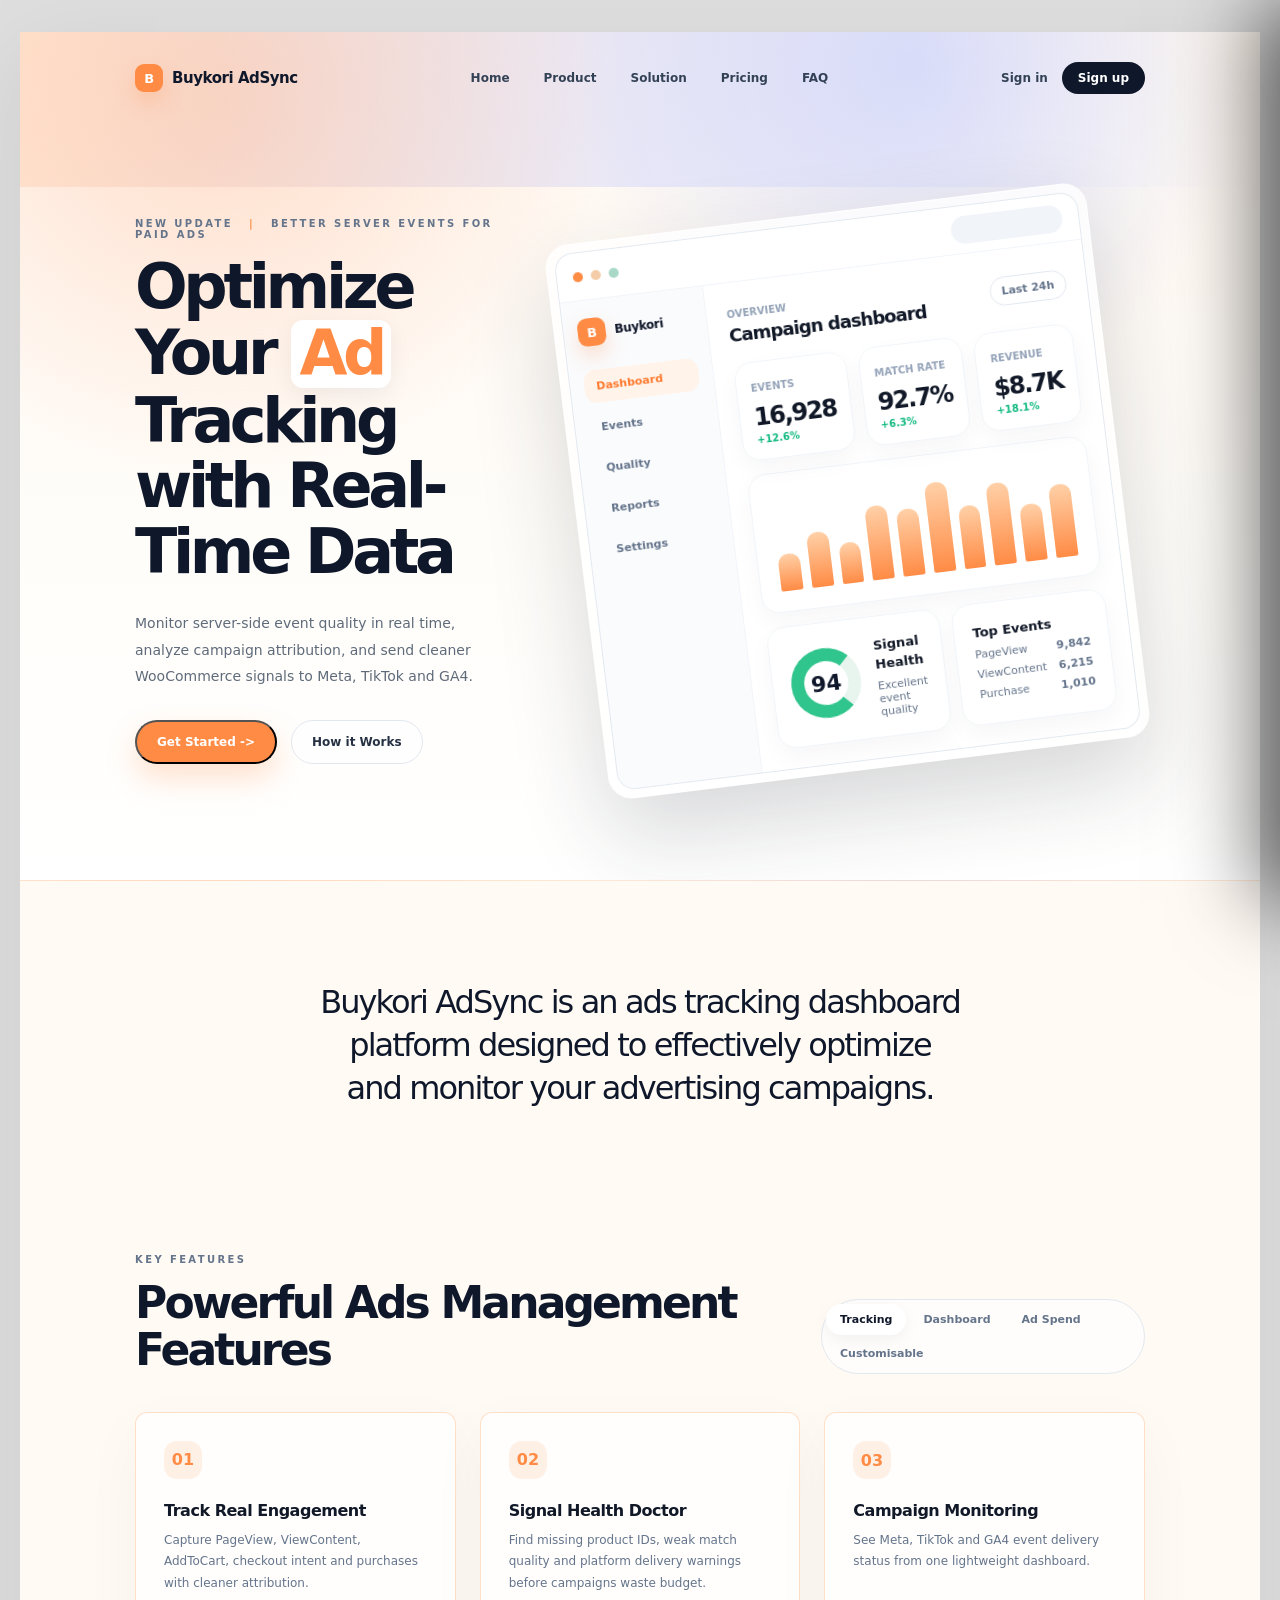
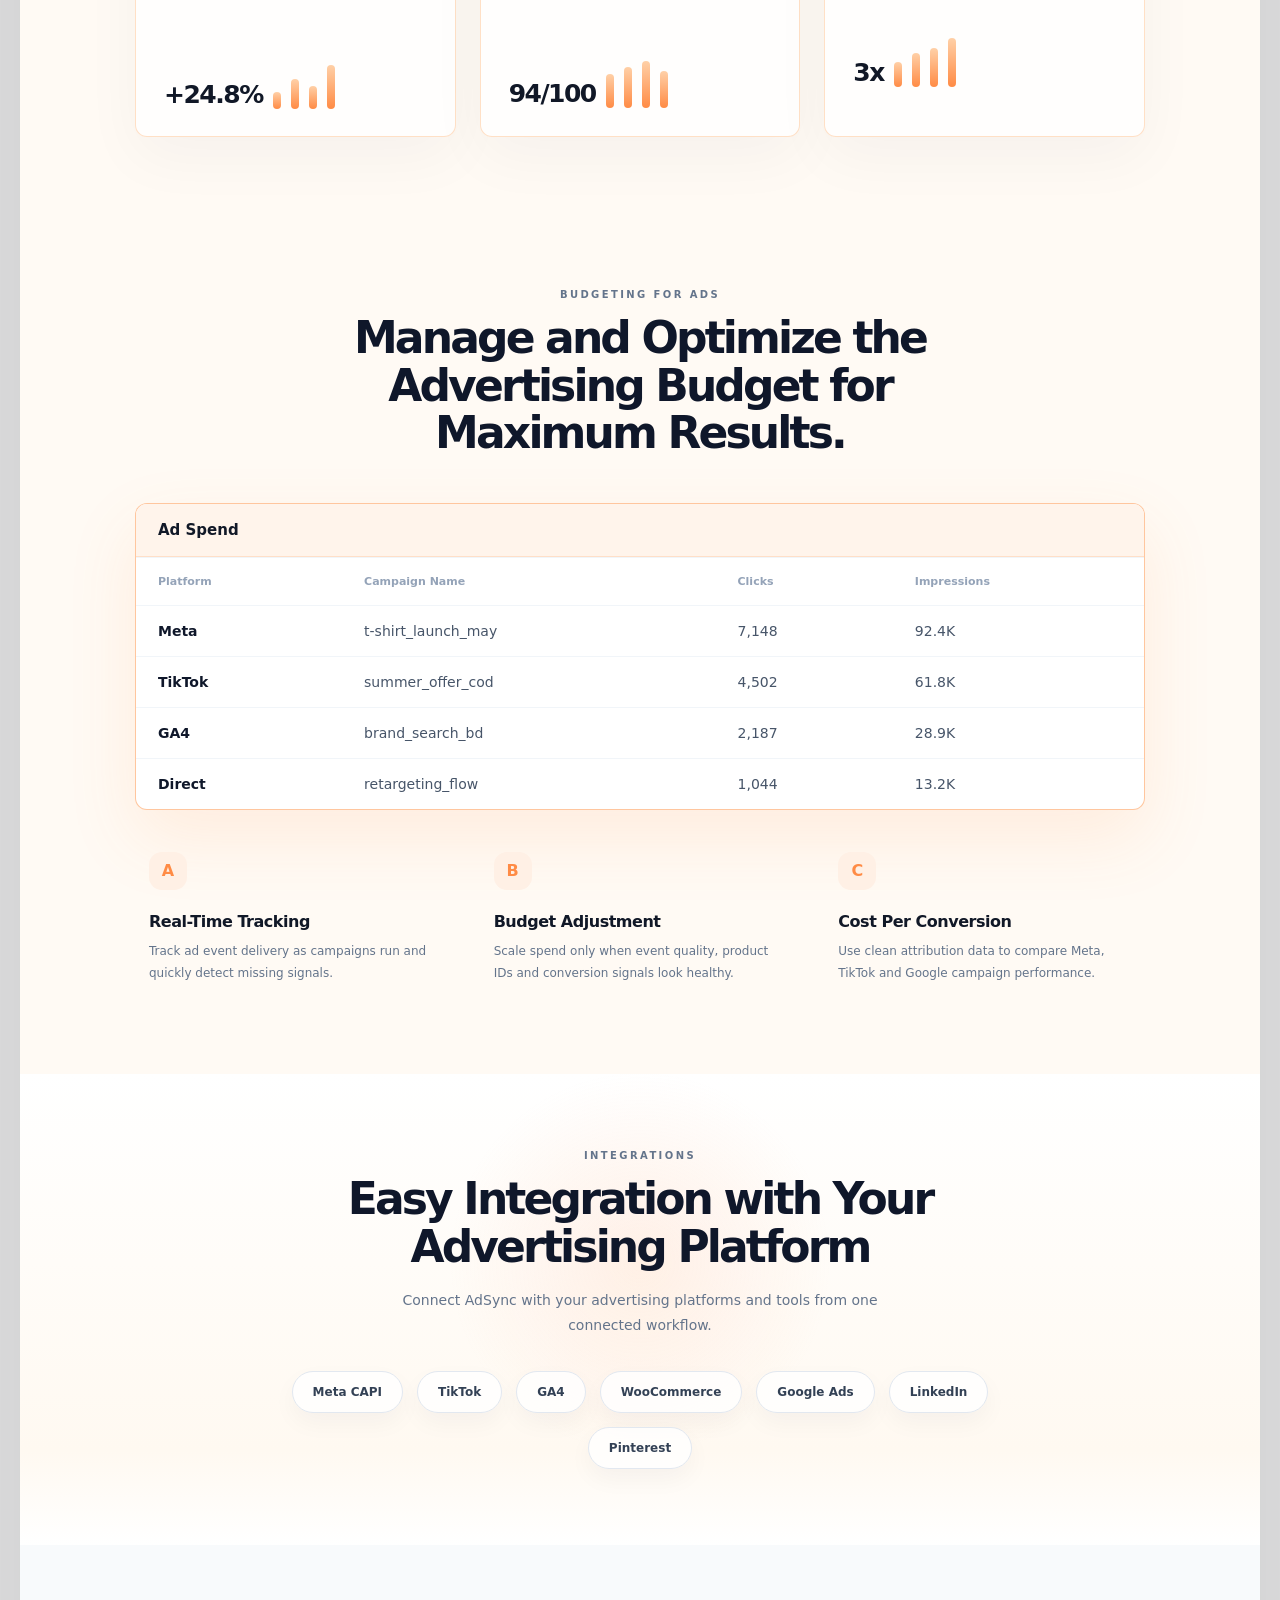
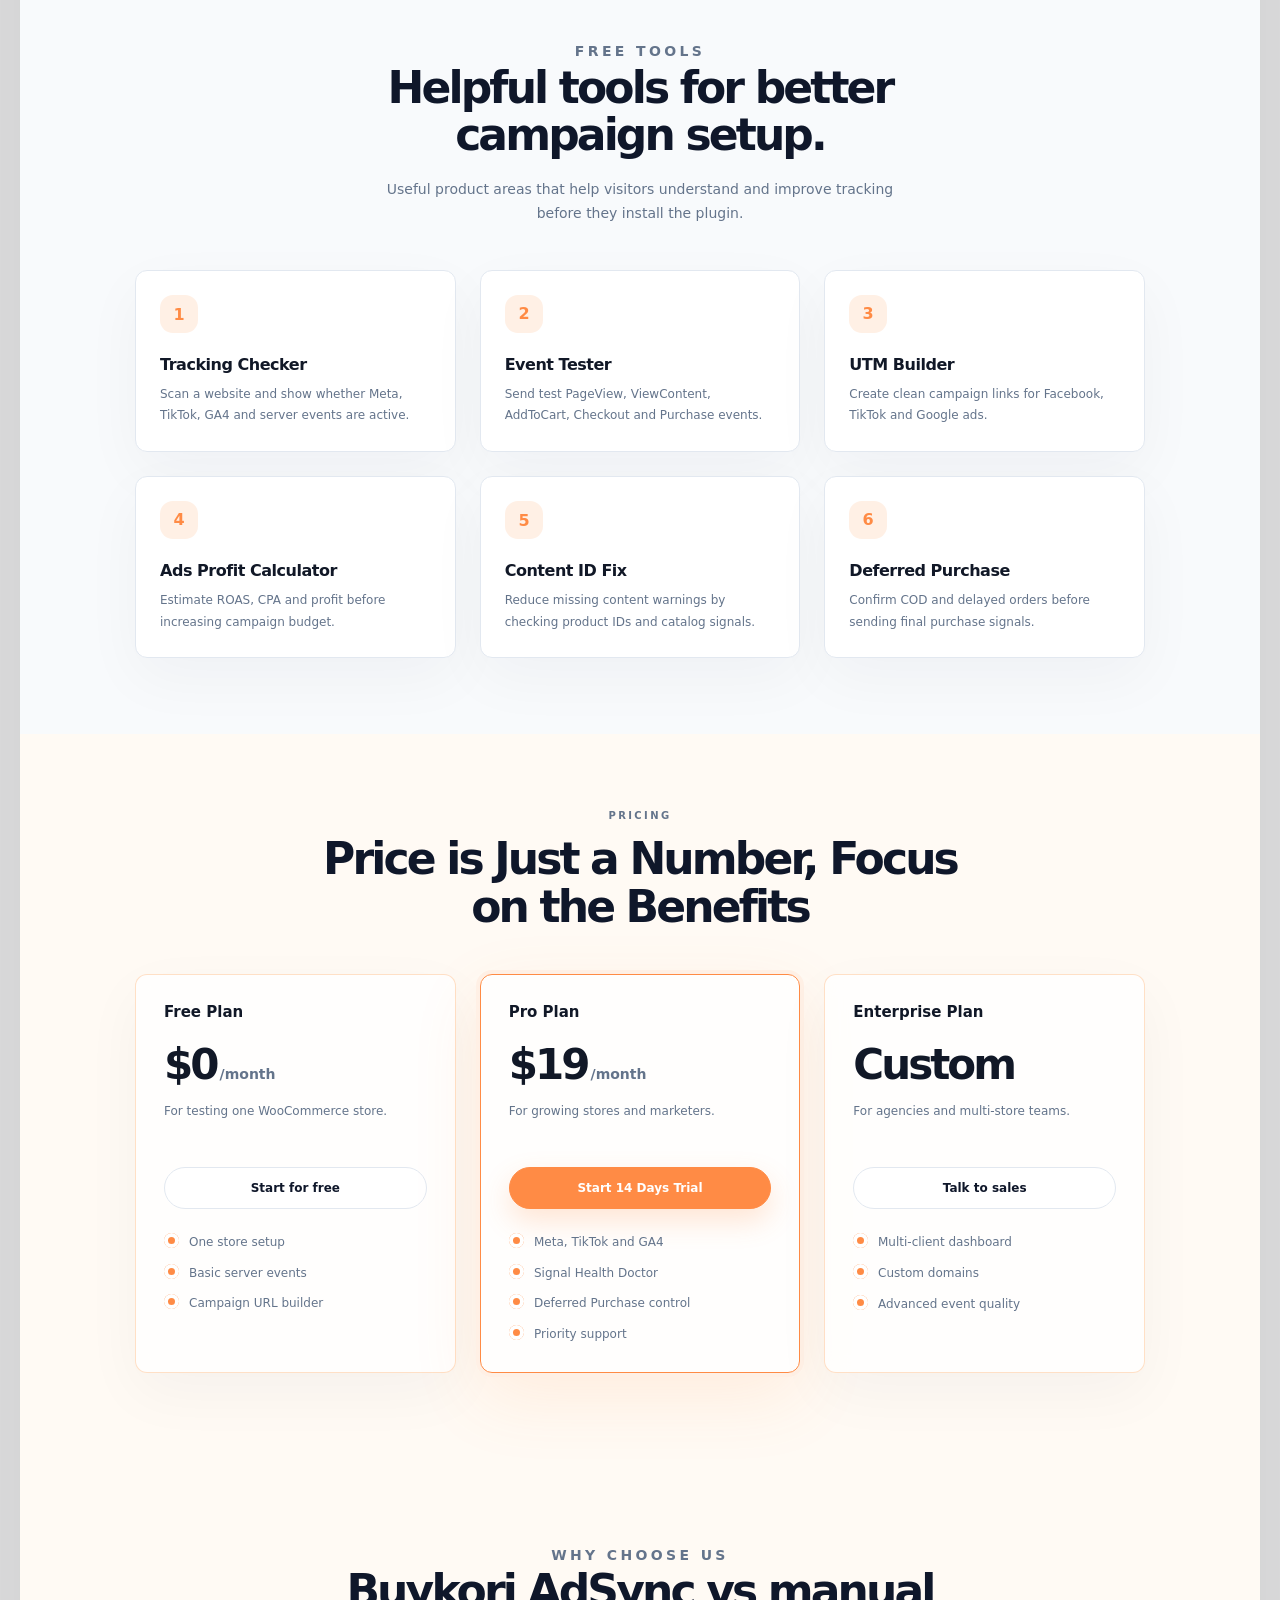
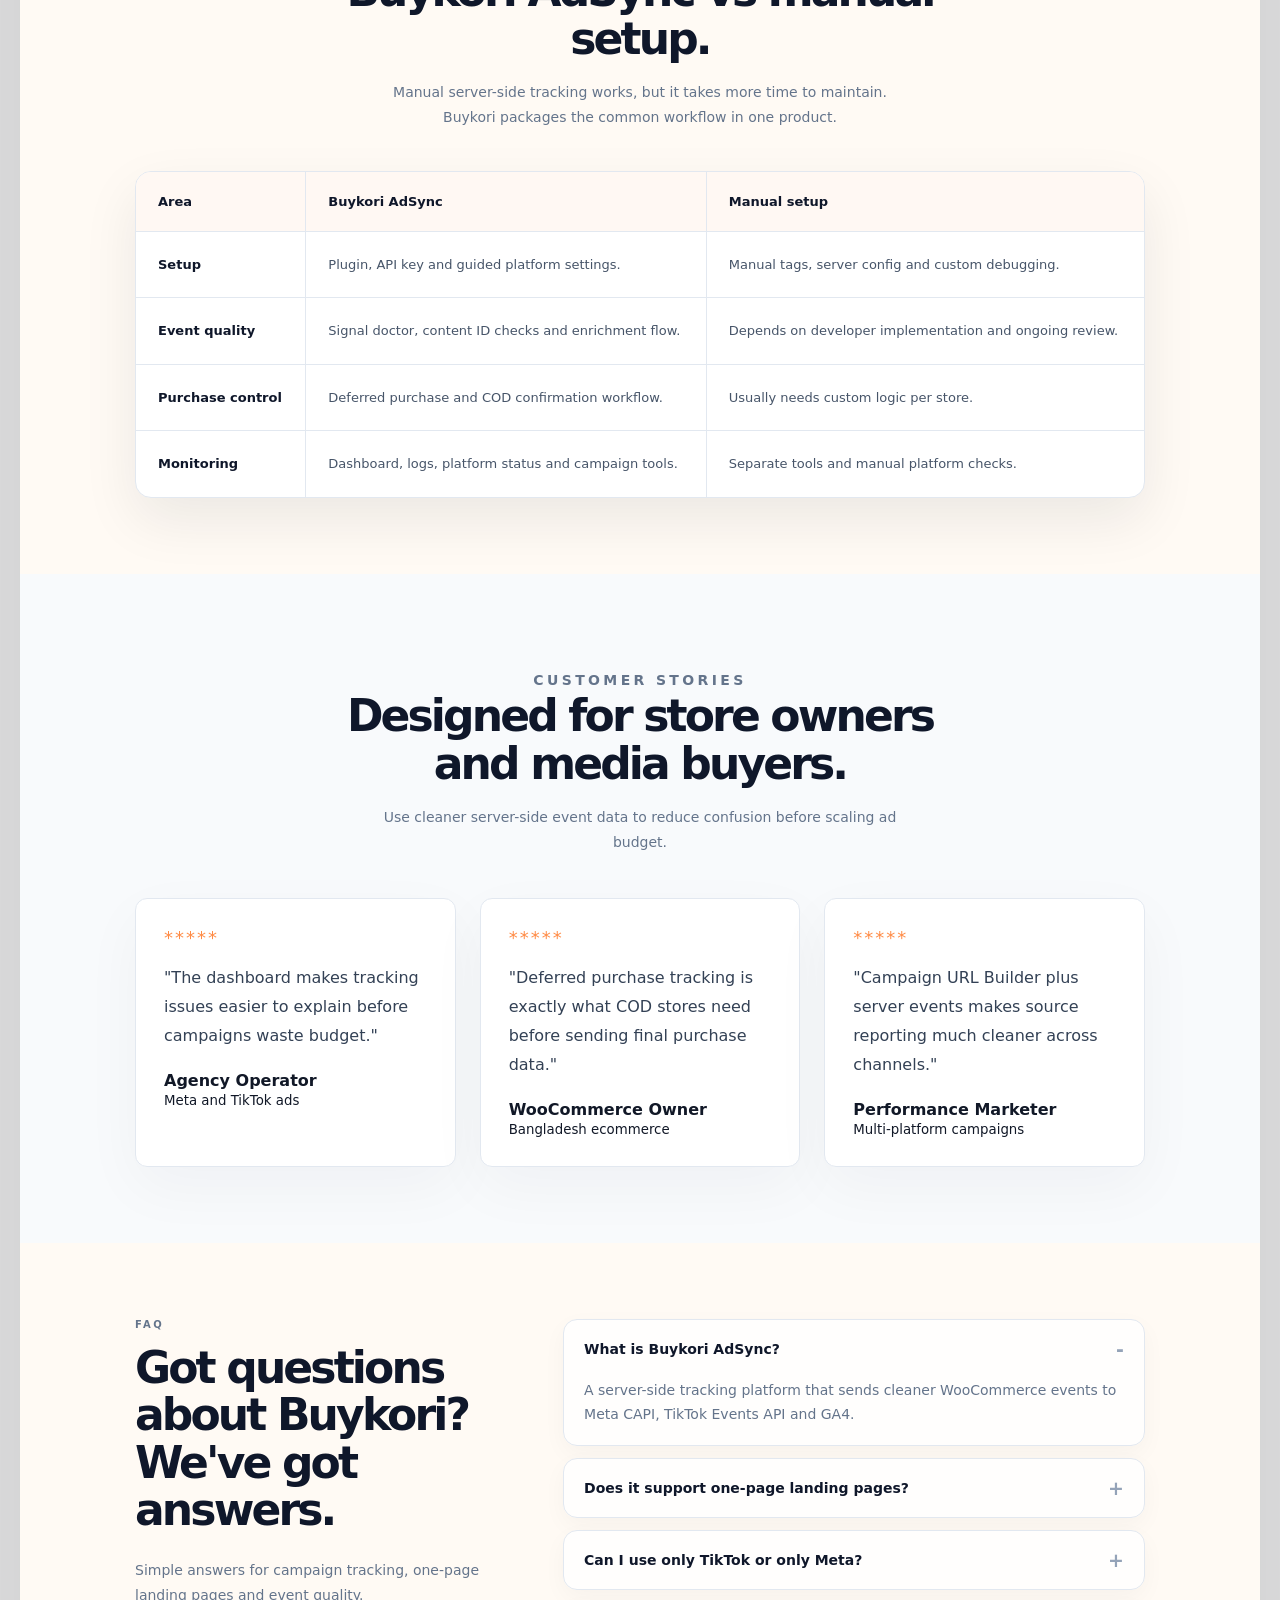
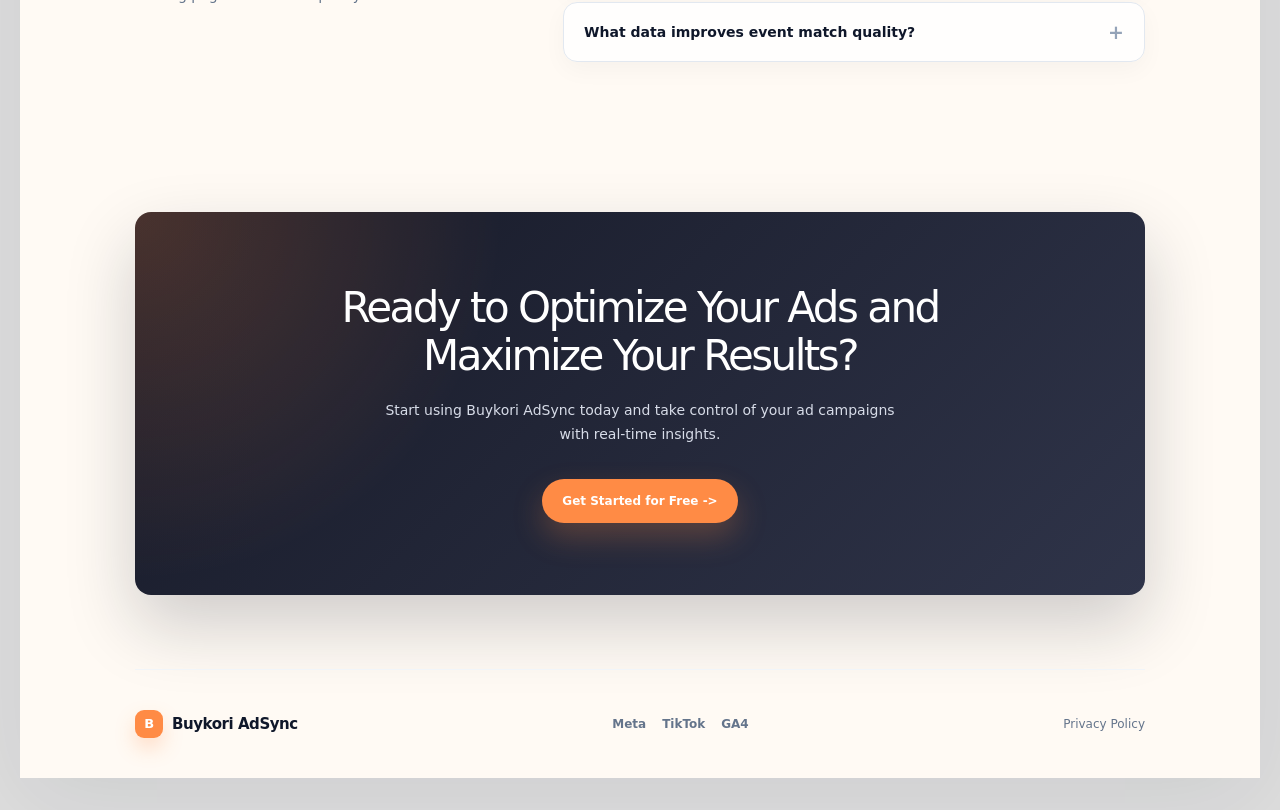
==== commit 1a0247dc: "Add marketing-site auth drawer flow" ====
--- a/app/templates/site.html
+++ b/app/templates/site.html
@@ -11,6 +11,7 @@
     body{margin:0;min-width:320px;background:#dedede;color:#111827;font-family:Inter,ui-sans-serif,system-ui,-apple-system,BlinkMacSystemFont,"Segoe UI",sans-serif}
     a{text-decoration:none;color:inherit}
     button,input{font:inherit}
+    button{font-family:inherit}
     .bk-page{min-height:100vh;padding:32px 20px;background:#dedede}
     .bk-canvas{width:min(100%,1240px);margin:auto;overflow:hidden;background:#fffaf4;box-shadow:0 24px 90px rgba(15,23,42,.08)}
     .bk-hero{position:relative;overflow:hidden;min-height:760px;background:radial-gradient(circle at 16% 8%,rgba(255,190,157,.46),transparent 30%),radial-gradient(circle at 72% 4%,rgba(192,203,255,.5),transparent 28%),linear-gradient(180deg,#fff8f1 0%,#fffdf9 58%,#fff 100%);border-bottom:1px solid rgba(255,193,143,.28)}
@@ -20,9 +21,10 @@
     .bk-logo{display:flex;align-items:center;gap:9px;color:#0f172a;font-size:15px;letter-spacing:-.03em}
     .bk-logo span{display:grid;place-items:center;width:28px;height:28px;color:white;background:#ff8b45;border-radius:9px;box-shadow:0 10px 20px rgba(255,139,69,.25);font-size:13px;font-weight:900}
     .bk-nav nav{display:flex;gap:34px;color:#334155;font-size:12px;font-weight:650}
-    .bk-nav nav a:hover,.bk-nav>div:last-child a:first-child:hover{color:#ff7a2f}
+    .bk-nav nav a:hover,.bk-nav>div:last-child button:first-child:hover{color:#ff7a2f}
     .bk-nav>div:last-child{display:flex;align-items:center;gap:14px;color:#334155;font-size:12px;font-weight:750}
-    .bk-dark{padding:9px 16px;color:#fff;background:#0f172a;border-radius:999px}
+    .bk-auth-link{padding:0;border:0;background:transparent;color:inherit;cursor:pointer;font-size:12px;font-weight:750}
+    .bk-dark{padding:9px 16px;color:#fff;background:#0f172a;border:0;border-radius:999px;cursor:pointer;font-size:12px;font-weight:850}
     .bk-hero-grid{position:relative;z-index:1;display:grid;grid-template-columns:.88fr 1.12fr;align-items:center;gap:56px;padding:88px 0 110px}
     .bk-eyebrow,.bk-kicker{margin:0 0 14px;color:#64748b;font-size:10px;font-weight:850;letter-spacing:.24em;text-transform:uppercase}
     .bk-eyebrow span{margin:0 10px;color:#ff8b45}
@@ -30,8 +32,8 @@
     .bk-hero mark{display:inline-flex;padding:0 8px 2px;color:#ff8b45;background:#fff;border-radius:12px;box-shadow:0 8px 24px rgba(15,23,42,.06)}
     .bk-sub{max-width:430px;margin:25px 0 0;color:#5f6b7a;font-size:14px;line-height:1.9}
     .bk-actions{display:flex;flex-wrap:wrap;gap:14px;margin-top:30px}
-    .bk-orange,.bk-soft,.bk-cta a{display:inline-flex;align-items:center;justify-content:center;gap:8px;min-height:44px;padding:0 20px;border-radius:999px;font-size:12px;font-weight:850}
-    .bk-orange,.bk-cta a{color:#fff;background:#ff8b45;box-shadow:0 14px 30px rgba(255,139,69,.25)}
+    .bk-orange,.bk-soft,.bk-cta a,.bk-cta button{display:inline-flex;align-items:center;justify-content:center;gap:8px;min-height:44px;padding:0 20px;border-radius:999px;font-size:12px;font-weight:850}
+    .bk-orange,.bk-cta a,.bk-cta button{color:#fff;background:#ff8b45;box-shadow:0 14px 30px rgba(255,139,69,.25)}
     .bk-soft{color:#263244;background:rgba(255,255,255,.74);border:1px solid #e2e8f0}
     .bk-dashboard{width:100%;max-width:655px;margin:auto;padding:8px;border:1px solid rgba(255,255,255,.9);border-radius:24px;background:rgba(255,255,255,.75);box-shadow:0 38px 90px rgba(31,41,55,.18);transform:translateX(24px) rotate(-7deg);backdrop-filter:blur(12px)}
     .bk-window{overflow:hidden;border:1px solid rgba(226,232,240,.95);border-radius:18px;background:white}
@@ -105,8 +107,8 @@
     .bk-plan-grid>article>strong{display:block;margin-top:19px;font-size:42px;letter-spacing:-.07em}
     .bk-plan-grid strong span{margin-left:3px;color:#64748b;font-size:14px;font-weight:650;letter-spacing:0}
     .bk-plan-grid>article>p{min-height:44px;color:#64748b;font-size:12px;line-height:1.7}
-    .bk-plan-grid article>a{display:flex;align-items:center;justify-content:center;min-height:42px;margin-top:22px;color:#0f172a;border:1px solid #e2e8f0;border-radius:999px;background:white;font-size:12px;font-weight:850}
-    .bk-plan-grid .featured>a{color:white;border-color:#ff8b45;background:#ff8b45;box-shadow:0 12px 28px rgba(255,139,69,.22)}
+    .bk-plan-grid article>a,.bk-plan-grid article>button{display:flex;align-items:center;justify-content:center;width:100%;min-height:42px;margin-top:22px;color:#0f172a;border:1px solid #e2e8f0;border-radius:999px;background:white;cursor:pointer;font-size:12px;font-weight:850}
+    .bk-plan-grid .featured>a,.bk-plan-grid .featured>button{color:white;border-color:#ff8b45;background:#ff8b45;box-shadow:0 12px 28px rgba(255,139,69,.22)}
     .bk-plan-grid ul{display:grid;gap:12px;margin:24px 0 0;padding:0;list-style:none}
     .bk-plan-grid li{display:flex;gap:10px;color:#64748b;font-size:12px;line-height:1.55}
     .bk-plan-grid li:before{content:"";width:15px;height:15px;flex:0 0 auto;border-radius:50%;background:#ff8b45;box-shadow:inset 0 0 0 4px white}
@@ -140,7 +142,7 @@
     .bk-cta{width:min(100% - 48px,1010px);margin:74px auto;padding:72px 34px;color:white;border-radius:16px;background:radial-gradient(circle at top left,rgba(255,139,69,.22),transparent 34%),linear-gradient(135deg,#161927,#2f3449);box-shadow:0 30px 70px rgba(15,23,42,.2);text-align:center}
     .bk-cta h2{max-width:620px;margin:auto;font-size:clamp(30px,4vw,42px);font-weight:540;letter-spacing:-.06em;line-height:1.16}
     .bk-cta p{max-width:540px;margin:18px auto 0;color:#d7dce8;font-size:14px;line-height:1.7}
-    .bk-cta a{margin-top:32px}
+    .bk-cta a,.bk-cta button{margin-top:32px;border:0;cursor:pointer}
     .bk-footer{display:flex;align-items:center;justify-content:space-between;gap:20px;padding:40px 0;border-top:1px solid #f1f5f9;color:#64748b;font-size:12px}
     .bk-footer>div{display:flex;align-items:center;gap:16px;font-weight:750}
     @media(max-width:980px){
@@ -155,7 +157,7 @@
       .bk-canvas{width:100%}
       .bk-nav,.bk-hero-grid,.bk-section,.bk-budget,.bk-pricing,.bk-faq,.bk-footer,.bk-cta{width:min(100% - 32px,1010px)}
       .bk-nav nav{display:none}
-      .bk-nav>div:last-child a:first-child{display:none}
+      .bk-nav>div:last-child button:first-child{display:none}
       .bk-hero{min-height:auto}
       .bk-hero h1{font-size:43px}
       .bk-window-body{grid-template-columns:1fr}
@@ -525,7 +527,7 @@
             <a href="#pricing">Pricing</a>
             <a href="#faq">FAQ</a>
           </nav>
-          <div><a href="https://client.buykori.app">Sign in</a><a class="bk-dark" href="https://client.buykori.app">Sign up</a></div>
+          <div><button class="bk-auth-link" type="button" data-auth-mode="login">Sign in</button><button class="bk-dark" type="button" data-auth-mode="signup">Sign up</button></div>
         </header>
 
         <div class="bk-hero-grid">
@@ -533,7 +535,7 @@
             <p class="bk-eyebrow">New update <span>|</span> Better server events for paid ads</p>
             <h1>Optimize Your <mark>Ad</mark> Tracking with Real-Time Data</h1>
             <p class="bk-sub">Monitor server-side event quality in real time, analyze campaign attribution, and send cleaner WooCommerce signals to Meta, TikTok and GA4.</p>
-            <div class="bk-actions"><a class="bk-orange" href="#pricing">Get Started -></a><a class="bk-soft" href="#features">How it Works</a></div>
+            <div class="bk-actions"><button class="bk-orange" type="button" data-auth-mode="signup">Get Started -></button><a class="bk-soft" href="#features">How it Works</a></div>
           </div>
           <div class="bk-dashboard" aria-label="Buykori dashboard preview">
             <div class="bk-window">
@@ -587,7 +589,7 @@
 
       <section id="pricing" class="bk-pricing">
         <p class="bk-kicker">Pricing</p><h2>Price is Just a Number, Focus on the Benefits</h2>
-        <div class="bk-plan-grid"><article><h3>Free Plan</h3><strong>$0<span>/month</span></strong><p>For testing one WooCommerce store.</p><a href="https://client.buykori.app">Start for free</a><ul><li>One store setup</li><li>Basic server events</li><li>Campaign URL builder</li></ul></article><article class="featured"><h3>Pro Plan</h3><strong>$19<span>/month</span></strong><p>For growing stores and marketers.</p><a href="https://client.buykori.app">Start 14 Days Trial</a><ul><li>Meta, TikTok and GA4</li><li>Signal Health Doctor</li><li>Deferred Purchase control</li><li>Priority support</li></ul></article><article><h3>Enterprise Plan</h3><strong>Custom</strong><p>For agencies and multi-store teams.</p><a href="https://client.buykori.app">Talk to sales</a><ul><li>Multi-client dashboard</li><li>Custom domains</li><li>Advanced event quality</li></ul></article></div>
+        <div class="bk-plan-grid"><article><h3>Free Plan</h3><strong>$0<span>/month</span></strong><p>For testing one WooCommerce store.</p><button type="button" data-auth-mode="signup">Start for free</button><ul><li>One store setup</li><li>Basic server events</li><li>Campaign URL builder</li></ul></article><article class="featured"><h3>Pro Plan</h3><strong>$19<span>/month</span></strong><p>For growing stores and marketers.</p><button type="button" data-auth-mode="signup">Start 14 Days Trial</button><ul><li>Meta, TikTok and GA4</li><li>Signal Health Doctor</li><li>Deferred Purchase control</li><li>Priority support</li></ul></article><article><h3>Enterprise Plan</h3><strong>Custom</strong><p>For agencies and multi-store teams.</p><button type="button" data-auth-mode="signup">Talk to sales</button><ul><li>Multi-client dashboard</li><li>Custom domains</li><li>Advanced event quality</li></ul></article></div>
       </section>
 
       <section class="bk-comparison">
@@ -605,7 +607,7 @@
         <div class="bk-faq-list"><details open><summary>What is Buykori AdSync?</summary><p>A server-side tracking platform that sends cleaner WooCommerce events to Meta CAPI, TikTok Events API and GA4.</p></details><details><summary>Does it support one-page landing pages?</summary><p>Yes. One-page mode can wait for real checkout intent before sending InitiateCheckout.</p></details><details><summary>Can I use only TikTok or only Meta?</summary><p>Yes. Platform toggles can control which destination receives events for each store.</p></details><details><summary>What data improves event match quality?</summary><p>Content IDs, value, currency, click IDs, user agent, IP and hashed customer fields help platforms match events better.</p></details></div>
       </section>
 
-      <section class="bk-cta"><h2>Ready to Optimize Your Ads and Maximize Your Results?</h2><p>Start using Buykori AdSync today and take control of your ad campaigns with real-time insights.</p><a href="https://client.buykori.app">Get Started for Free -></a></section>
+      <section class="bk-cta"><h2>Ready to Optimize Your Ads and Maximize Your Results?</h2><p>Start using Buykori AdSync today and take control of your ad campaigns with real-time insights.</p><button type="button" data-auth-mode="signup">Get Started for Free -></button></section>
       <footer class="bk-footer"><a class="bk-logo" href="/"><span>B</span><strong>Buykori AdSync</strong></a><div><span>Meta</span><span>TikTok</span><span>GA4</span></div><a href="#">Privacy Policy</a></footer>
     </div>
   </div>
@@ -793,17 +795,19 @@
     drawerClose.addEventListener('click', closeDrawer);
     authOverlay.addEventListener('click', closeDrawer);
 
-    // Intercept all href clicks pointing to client portal to open drawer instead!
+    // Open the marketing-site auth drawer instead of sending visitors away first.
     document.addEventListener('click', function(e) {
+      const authTrigger = e.target.closest('[data-auth-mode]');
+      if (authTrigger) {
+        e.preventDefault();
+        openDrawer(authTrigger.getAttribute('data-auth-mode') === 'login' ? 'login' : 'signup');
+        return;
+      }
+
       const link = e.target.closest('a');
       if (link && link.getAttribute('href') && link.getAttribute('href').includes('client.buykori.app')) {
         e.preventDefault();
-        const text = link.textContent.toLowerCase();
-        if (text.includes('sign in') || text.includes('log in') || text.includes('signin') || text.includes('login')) {
-          openDrawer('login');
-        } else {
-          openDrawer('signup');
-        }
+        openDrawer('signup');
       }
     });
 
@@ -847,7 +851,7 @@
 
         // Wait for visual confirmation and redirect to client dashboard
         setTimeout(() => {
-          window.location.assign('/client/dashboard');
+          window.location.assign('https://client.buykori.app');
         }, 1200);
 
       } catch (error) {
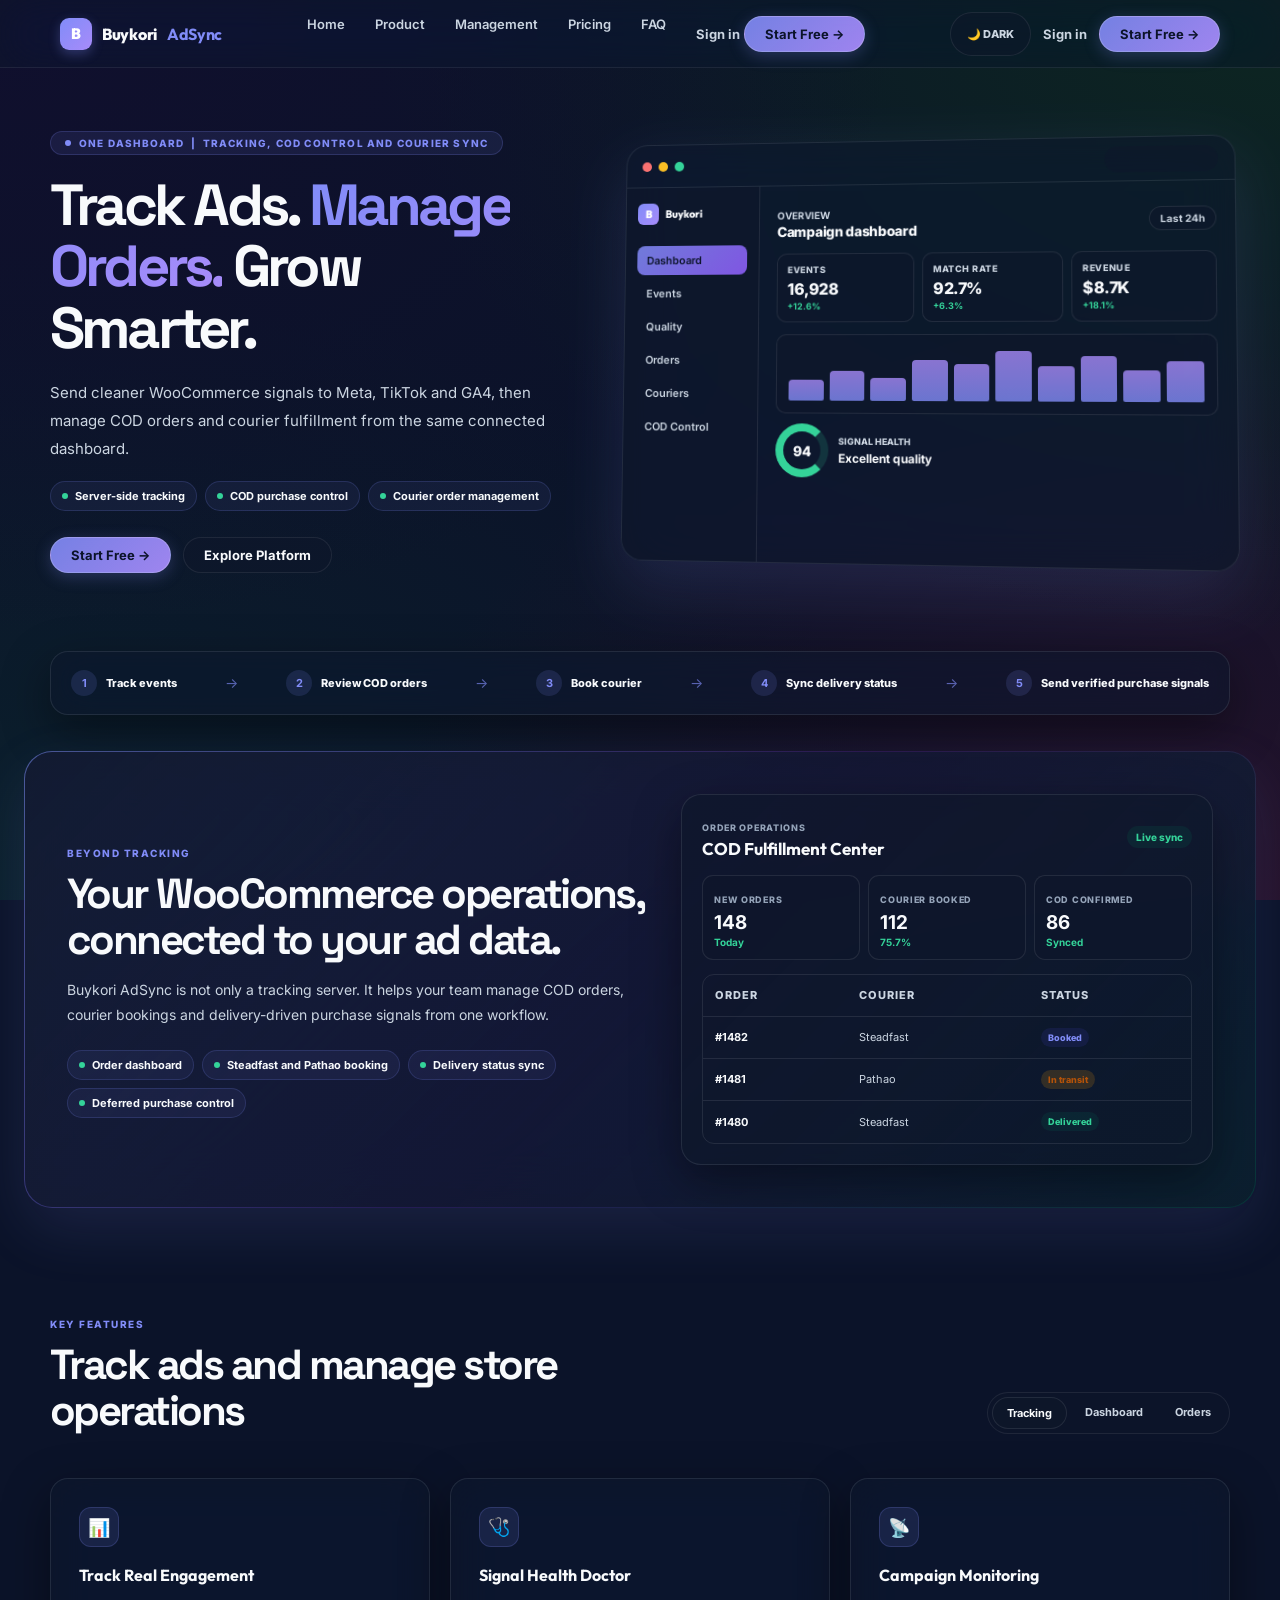
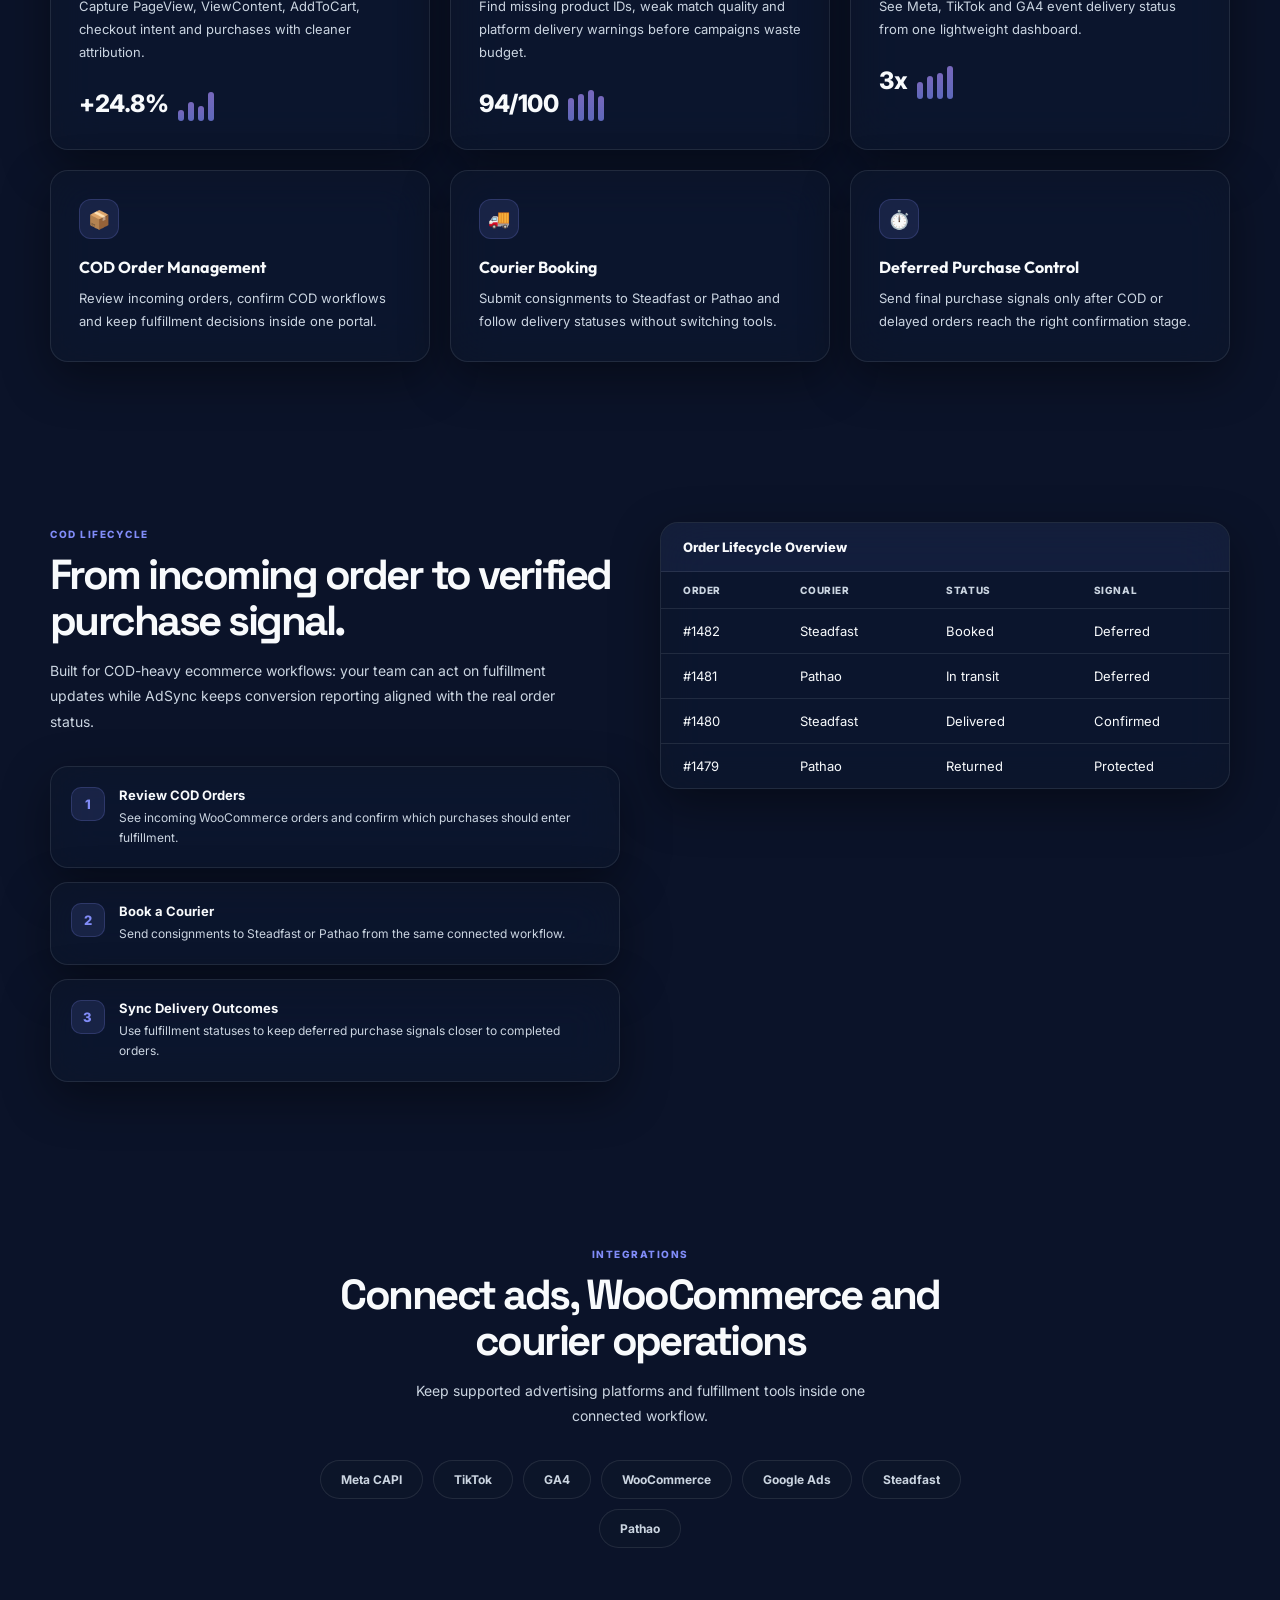
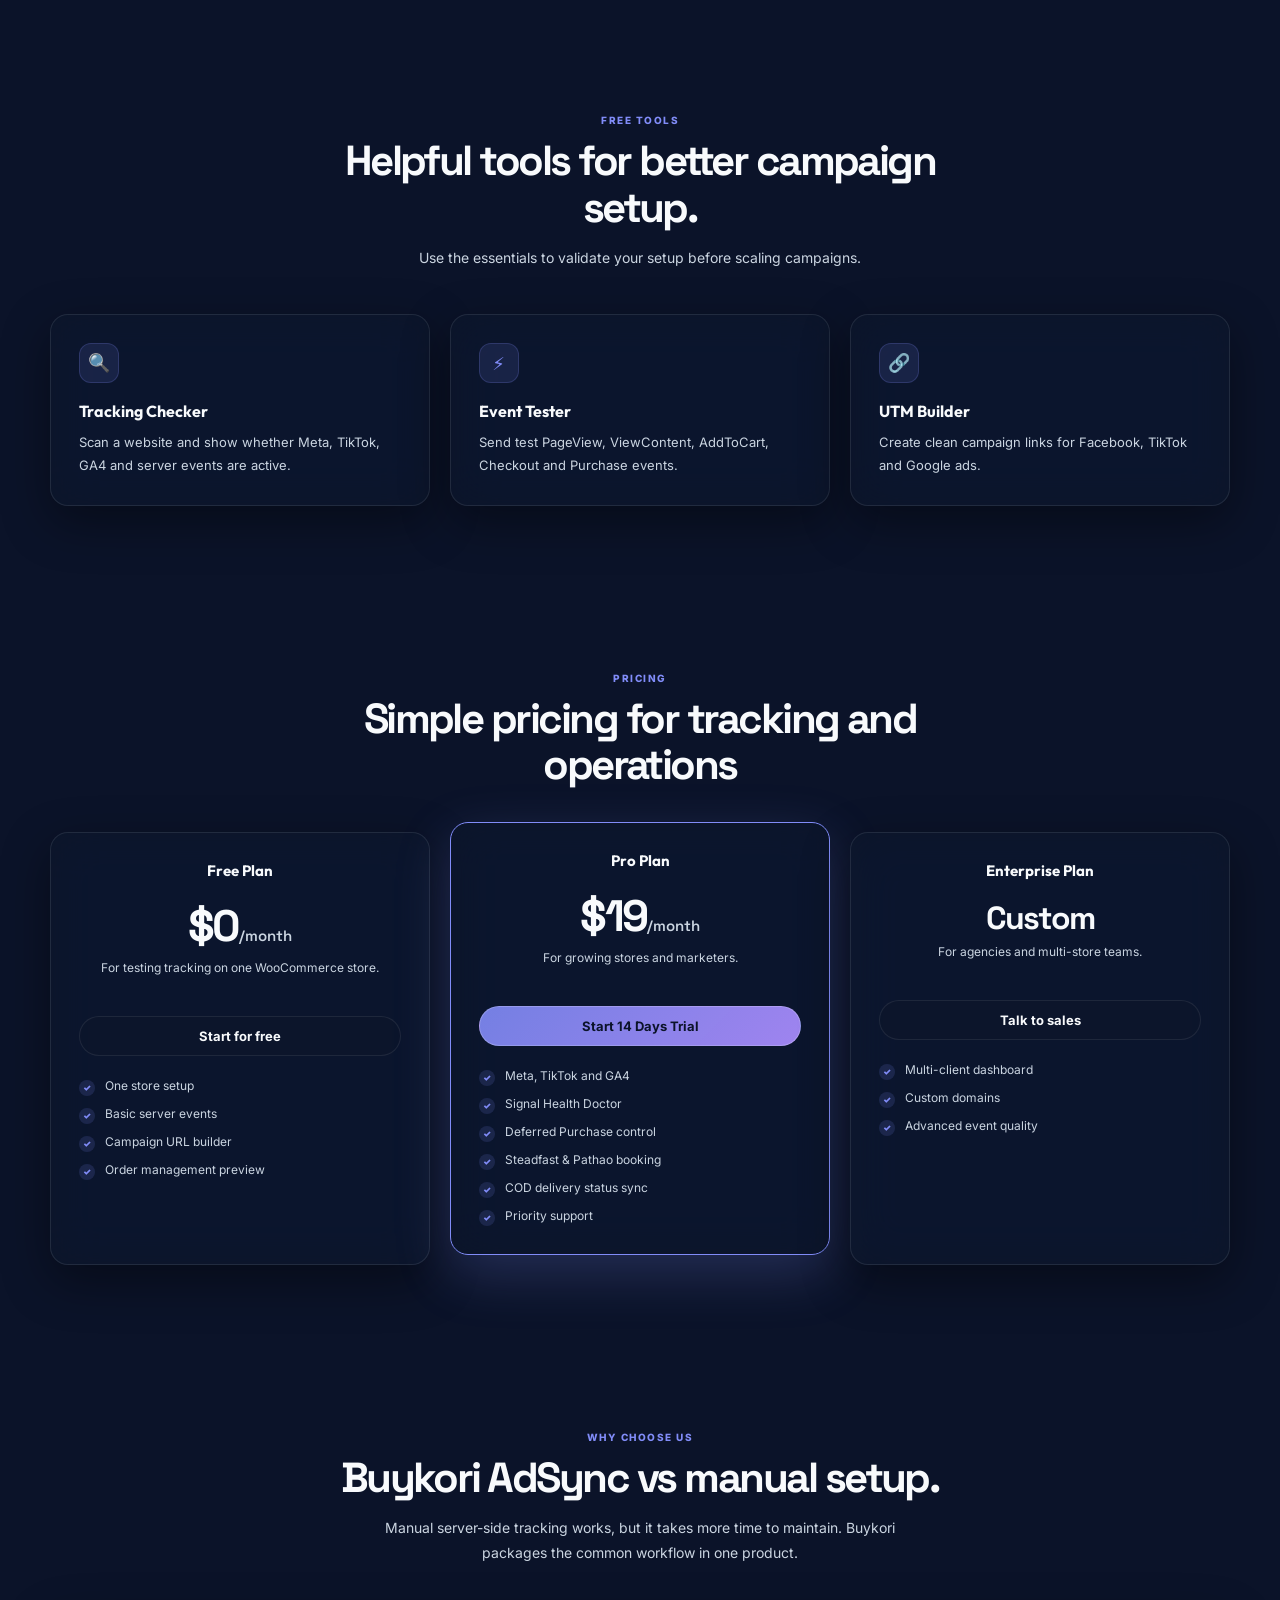
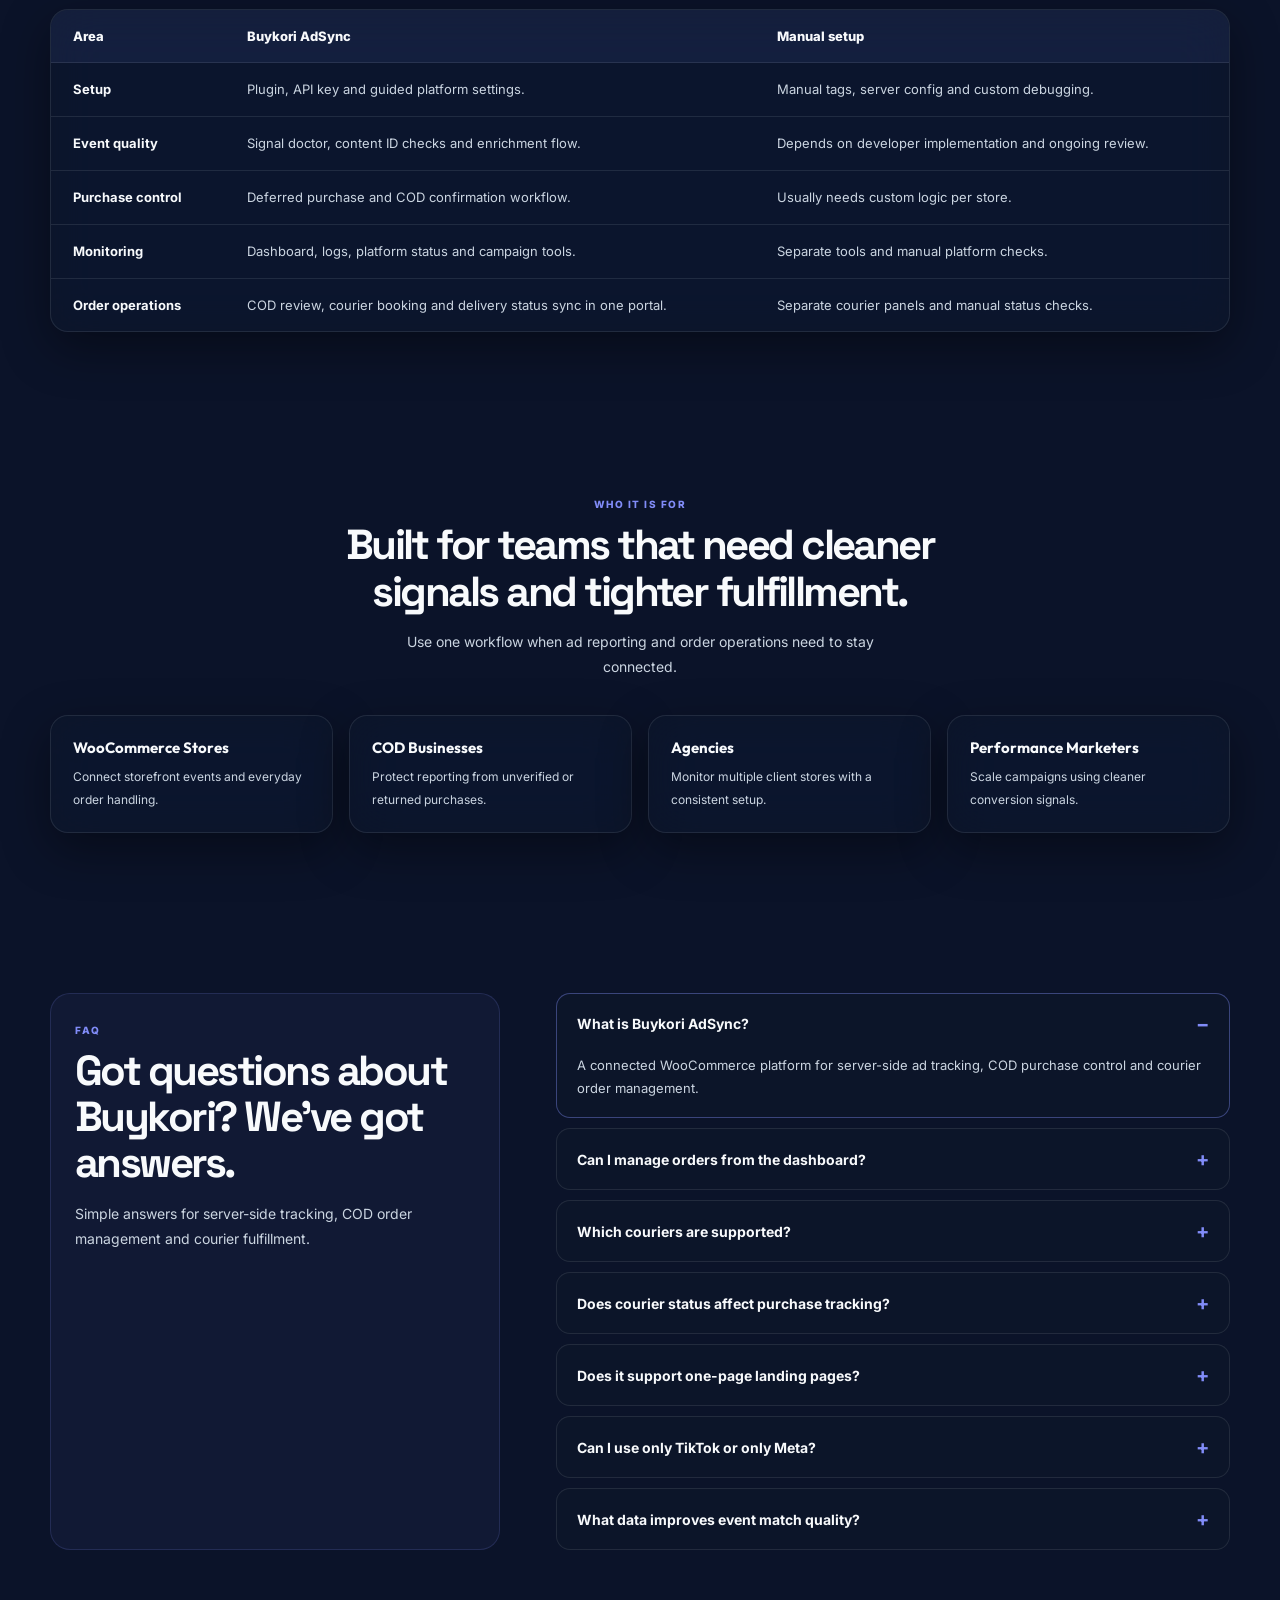
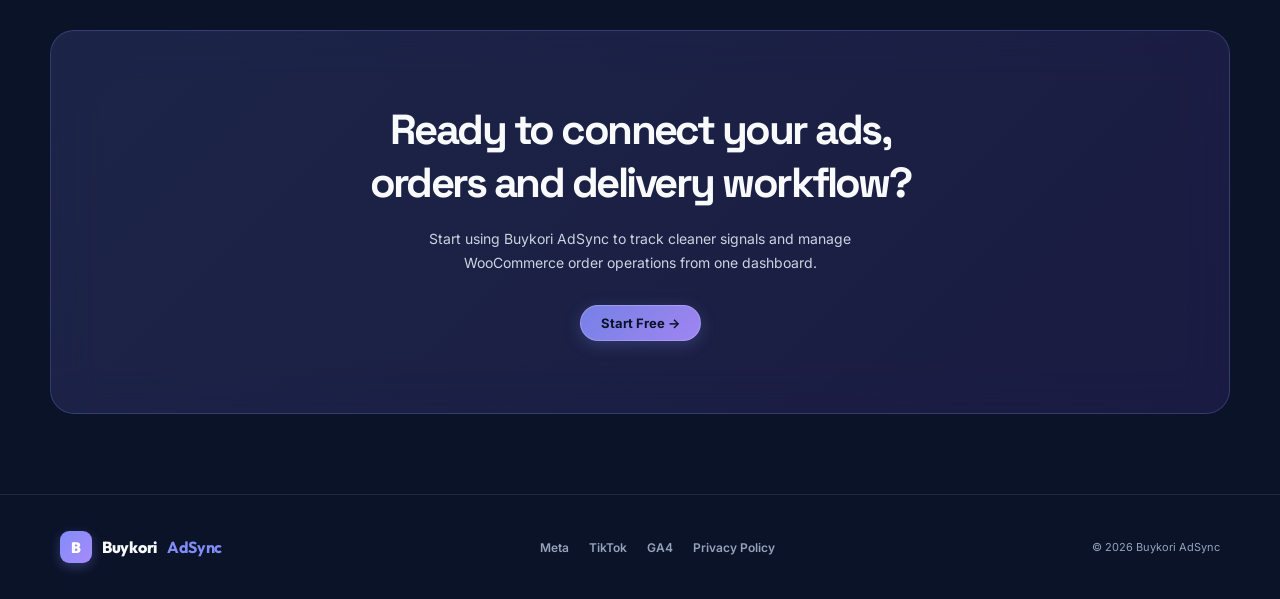
==== commit d7f612b1: "feat: add confirm password fields and test updates" ====
--- a/app/templates/site.html
+++ b/app/templates/site.html
@@ -1,894 +1,1816 @@
 <!doctype html>
-<html lang="en">
+<html lang="en" class="dark">
 <head>
   <meta charset="utf-8" />
   <meta name="viewport" content="width=device-width, initial-scale=1" />
-  <title>Buykori AdSync - Server-Side Ads Tracking</title>
-  <meta name="description" content="Buykori AdSync sends cleaner WooCommerce server-side events to Meta CAPI, TikTok Events API and GA4." />
+  <title>Buykori AdSync - Tracking and Order Operations</title>
+  <meta name="description" content="Buykori AdSync combines WooCommerce server-side tracking, COD purchase control and courier order management in one dashboard." />
+  <script>
+    (function() {
+      const t = localStorage.getItem('bk_theme') || 'dark';
+      if (t === 'dark') document.documentElement.classList.add('dark');
+      else document.documentElement.classList.remove('dark');
+    })();
+  </script>
+  <link rel="preconnect" href="https://fonts.googleapis.com">
+  <link rel="preconnect" href="https://fonts.gstatic.com" crossorigin>
+  <link href="https://fonts.googleapis.com/css2?family=Inter:wght@400;600;700&family=Outfit:wght@700;800&family=Space+Grotesk:wght@700&display=swap" rel="stylesheet">
   <style>
-    *{box-sizing:border-box}
-    html{scroll-behavior:smooth}
-    body{margin:0;min-width:320px;background:#dedede;color:#111827;font-family:Inter,ui-sans-serif,system-ui,-apple-system,BlinkMacSystemFont,"Segoe UI",sans-serif}
-    a{text-decoration:none;color:inherit}
-    button,input{font:inherit}
-    button{font-family:inherit}
-    .bk-page{min-height:100vh;padding:32px 20px;background:#dedede}
-    .bk-canvas{width:min(100%,1240px);margin:auto;overflow:hidden;background:#fffaf4;box-shadow:0 24px 90px rgba(15,23,42,.08)}
-    .bk-hero{position:relative;overflow:hidden;min-height:760px;background:radial-gradient(circle at 16% 8%,rgba(255,190,157,.46),transparent 30%),radial-gradient(circle at 72% 4%,rgba(192,203,255,.5),transparent 28%),linear-gradient(180deg,#fff8f1 0%,#fffdf9 58%,#fff 100%);border-bottom:1px solid rgba(255,193,143,.28)}
-    .bk-hero:before{content:"";position:absolute;inset:0 0 auto;height:155px;background:linear-gradient(90deg,rgba(255,149,80,.16),rgba(177,188,255,.28),rgba(255,255,255,0))}
-    .bk-nav,.bk-hero-grid,.bk-section,.bk-budget,.bk-pricing,.bk-faq,.bk-footer{width:min(100% - 48px,1010px);margin:auto}
-    .bk-nav{position:relative;z-index:2;display:flex;align-items:center;justify-content:space-between;padding:30px 0}
-    .bk-logo{display:flex;align-items:center;gap:9px;color:#0f172a;font-size:15px;letter-spacing:-.03em}
-    .bk-logo span{display:grid;place-items:center;width:28px;height:28px;color:white;background:#ff8b45;border-radius:9px;box-shadow:0 10px 20px rgba(255,139,69,.25);font-size:13px;font-weight:900}
-    .bk-nav nav{display:flex;gap:34px;color:#334155;font-size:12px;font-weight:650}
-    .bk-nav nav a:hover,.bk-nav>div:last-child button:first-child:hover{color:#ff7a2f}
-    .bk-nav>div:last-child{display:flex;align-items:center;gap:14px;color:#334155;font-size:12px;font-weight:750}
-    .bk-auth-link{padding:0;border:0;background:transparent;color:inherit;cursor:pointer;font-size:12px;font-weight:750}
-    .bk-dark{padding:9px 16px;color:#fff;background:#0f172a;border:0;border-radius:999px;cursor:pointer;font-size:12px;font-weight:850}
-    .bk-hero-grid{position:relative;z-index:1;display:grid;grid-template-columns:.88fr 1.12fr;align-items:center;gap:56px;padding:88px 0 110px}
-    .bk-eyebrow,.bk-kicker{margin:0 0 14px;color:#64748b;font-size:10px;font-weight:850;letter-spacing:.24em;text-transform:uppercase}
-    .bk-eyebrow span{margin:0 10px;color:#ff8b45}
-    .bk-hero h1{max-width:535px;margin:0;color:#0f172a;font-size:clamp(42px,5.6vw,62px);font-weight:620;letter-spacing:-.07em;line-height:1.06}
-    .bk-hero mark{display:inline-flex;padding:0 8px 2px;color:#ff8b45;background:#fff;border-radius:12px;box-shadow:0 8px 24px rgba(15,23,42,.06)}
-    .bk-sub{max-width:430px;margin:25px 0 0;color:#5f6b7a;font-size:14px;line-height:1.9}
-    .bk-actions{display:flex;flex-wrap:wrap;gap:14px;margin-top:30px}
-    .bk-orange,.bk-soft,.bk-cta a,.bk-cta button{display:inline-flex;align-items:center;justify-content:center;gap:8px;min-height:44px;padding:0 20px;border-radius:999px;font-size:12px;font-weight:850}
-    .bk-orange,.bk-cta a,.bk-cta button{color:#fff;background:#ff8b45;box-shadow:0 14px 30px rgba(255,139,69,.25)}
-    .bk-soft{color:#263244;background:rgba(255,255,255,.74);border:1px solid #e2e8f0}
-    .bk-dashboard{width:100%;max-width:655px;margin:auto;padding:8px;border:1px solid rgba(255,255,255,.9);border-radius:24px;background:rgba(255,255,255,.75);box-shadow:0 38px 90px rgba(31,41,55,.18);transform:translateX(24px) rotate(-7deg);backdrop-filter:blur(12px)}
-    .bk-window{overflow:hidden;border:1px solid rgba(226,232,240,.95);border-radius:18px;background:white}
-    .bk-window-top{display:flex;align-items:center;gap:8px;height:48px;padding:0 16px;border-bottom:1px solid #f1f5f9}
-    .bk-window-top i{width:10px;height:10px;border-radius:999px}
-    .bk-window-top i:nth-child(1){background:#ff8b45}
-    .bk-window-top i:nth-child(2){background:#f4cda8}
-    .bk-window-top i:nth-child(3){background:#a9d8c7}
-    .bk-window-top b{width:112px;height:28px;margin-left:auto;border-radius:999px;background:#f1f5f9}
-    .bk-window-body{display:grid;grid-template-columns:144px 1fr}
-    .bk-window aside{min-height:440px;padding:18px 14px;background:rgba(248,250,252,.75);border-right:1px solid #f1f5f9}
-    .bk-window aside .bk-logo{margin-bottom:24px;font-size:12px}
-    .bk-window aside p{margin:0 0 8px;padding:10px 12px;color:#64748b;border-radius:12px;font-size:11px;font-weight:650}
-    .bk-window aside .active{color:#ff7a2f;background:#fff3ea}
-    .bk-window main{padding:20px}
-    .bk-window-top b{width:112px;height:28px;margin-left:auto;border-radius:999px;background:#f1f5f9}
-    .bk-dash-head,.bk-mini article:nth-child(2) p{display:flex;align-items:center;justify-content:space-between}
-    .bk-dash-head small,.bk-metrics small{color:#94a3b8;font-size:10px;font-weight:850;text-transform:uppercase}
-    .bk-dash-head h3{margin:3px 0 0;font-size:18px;letter-spacing:-.05em}
-    .bk-dash-head>span{padding:7px 11px;color:#64748b;border:1px solid #e2e8f0;border-radius:999px;font-size:11px;font-weight:750}
-    .bk-metrics{display:grid;grid-template-columns:repeat(3,1fr);gap:12px;margin-top:18px}
-    .bk-metrics article,.bk-bars,.bk-mini article{border:1px solid #f1f5f9;border-radius:18px;background:white;box-shadow:0 10px 24px rgba(15,23,42,.035)}
-    .bk-metrics article{padding:14px}
-    .bk-metrics strong{display:block;margin-top:8px;font-size:24px;letter-spacing:-.07em}
-    .bk-metrics em{display:block;margin-top:3px;color:#10b981;font-size:10px;font-style:normal;font-weight:850}
-    .bk-bars{display:flex;align-items:flex-end;gap:9px;height:140px;margin-top:14px;padding:20px}
-    .bk-bars span{flex:1;min-width:8px;border-radius:10px 10px 2px 2px;background:linear-gradient(180deg,#ffd0a7,#ff8b45)}
-    .bk-mini{display:grid;grid-template-columns:1fr 1fr;gap:12px;margin-top:14px}
-    .bk-mini article{padding:18px}
-    .bk-mini article:first-child{display:flex;align-items:center;gap:16px}
-    .bk-mini b{font-size:13px}
-    .bk-mini p{margin:7px 0 0;color:#64748b;font-size:11px}
-    .bk-ring{display:grid;place-items:center;flex:0 0 auto;width:70px;height:70px;color:#0f172a;border:13px solid #30c58d;border-right-color:#e8f4ee;border-radius:999px;background:white;font-size:22px;font-weight:850}
-    .bk-intro{padding:100px 24px 68px;text-align:center}
-    .bk-intro p{max-width:640px;margin:auto;color:#0f172a;font-size:clamp(24px,3.2vw,32px);font-weight:540;letter-spacing:-.06em;line-height:1.34}
-    .bk-section,.bk-budget,.bk-integrations,.bk-pricing,.bk-faq,.bk-tools,.bk-comparison,.bk-testimonials{padding:76px 0}
-    .bk-section-head{display:flex;align-items:end;justify-content:space-between;gap:24px;margin-bottom:38px}
-    .bk-section h2,.bk-budget h2,.bk-integrations h2,.bk-pricing h2,.bk-faq h2,.bk-tools h2,.bk-comparison h2,.bk-testimonials h2{margin:0;color:#0f172a;font-size:clamp(32px,4vw,44px);font-weight:560;letter-spacing:-.065em;line-height:1.08}
-    .bk-tabs{display:flex;flex-wrap:wrap;gap:3px;padding:4px;color:#64748b;border:1px solid #e2e8f0;border-radius:999px;background:rgba(255,255,255,.7);font-size:11px;font-weight:750}
-    .bk-tabs span{padding:9px 14px;border-radius:999px}
-    .bk-tabs span:first-child{color:#0f172a;background:white;box-shadow:0 5px 16px rgba(15,23,42,.05)}
-    .bk-feature-grid,.bk-budget-notes,.bk-plan-grid,.bk-tools-grid,.bk-testimonial-grid{display:grid;grid-template-columns:repeat(3,1fr);gap:24px}
-    .bk-feature-grid article,.bk-plan-grid article,.bk-tools-grid article,.bk-testimonial-grid article{border:1px solid rgba(255,193,143,.5);border-radius:12px;background:rgba(255,255,255,.78);box-shadow:0 20px 60px rgba(15,23,42,.04);backdrop-filter:blur(10px)}
-    .bk-feature-grid article{min-height:250px;padding:28px}
-    .bk-feature-grid i,.bk-budget-notes .dot,.bk-tools-grid i{display:grid;place-items:center;width:38px;height:38px;color:#ff8b45;border-radius:13px;background:#fff0e5;font-style:normal;font-weight:900}
-    .bk-feature-grid h3,.bk-budget-notes h3,.bk-tools-grid h3{margin:22px 0 0;font-size:16px;letter-spacing:-.03em}
-    .bk-feature-grid p,.bk-budget-notes p,.bk-tools-grid p{margin:10px 0 0;color:#64748b;font-size:12px;line-height:1.8}
-    .bk-feature-grid article div:last-child{display:flex;align-items:end;gap:10px;margin-top:30px}
-    .bk-feature-grid strong{font-size:25px;letter-spacing:-.06em}
-    .bk-spark{display:flex;align-items:end;gap:6px;height:54px;color:#ff8b45}
-    .bk-spark span{width:8px;border-radius:999px;background:linear-gradient(180deg,#ffd0a7,#ff8b45)}
-    .bk-budget,.bk-integrations,.bk-pricing,.bk-tools,.bk-comparison,.bk-testimonials{text-align:center}
-    .bk-budget h2,.bk-integrations h2,.bk-pricing h2,.bk-tools h2,.bk-comparison h2,.bk-testimonials h2{max-width:680px;margin:auto}
-    .bk-table{overflow:hidden;margin-top:46px;border:1px solid rgba(255,177,121,.72);border-radius:12px;background:white;box-shadow:0 28px 70px rgba(255,139,69,.12);text-align:left}
-    .bk-table h3{margin:0;padding:17px 22px;border-bottom:1px solid #ffdfc8;background:#fff4eb;font-size:15px}
-    .bk-table table{width:100%;min-width:640px;border-collapse:collapse;font-size:14px}
-    .bk-table th,.bk-table td{padding:17px 22px;border-top:1px solid #f1f5f9}
-    .bk-table th{color:#94a3b8;font-size:11px;text-align:left}
-    .bk-table td:first-child{color:#0f172a;font-weight:750}
-    .bk-table td{color:#475569}
-    .bk-budget-notes{margin-top:28px;text-align:left}
-    .bk-budget-notes article{padding:14px}
-    .bk-integrations{padding-inline:24px;background:radial-gradient(circle at 50% 40%,rgba(255,190,157,.2),transparent 28%),linear-gradient(180deg,#fff,#fff9f1 80%,#fff)}
-    .bk-integrations>p:not(.bk-kicker),.bk-tools>p,.bk-comparison>p,.bk-testimonials>p{max-width:520px;margin:18px auto 0;color:#64748b;font-size:14px;line-height:1.75}
-    .bk-logo-cloud{display:flex;flex-wrap:wrap;justify-content:center;gap:14px;max-width:720px;margin:34px auto 0}
-    .bk-logo-cloud span{padding:13px 20px;color:#334155;border:1px solid #e2e8f0;border-radius:999px;background:rgba(255,255,255,.82);box-shadow:0 10px 24px rgba(15,23,42,.04);font-size:12px;font-weight:850}
-    .bk-plan-grid{margin-top:44px;text-align:left}
-    .bk-plan-grid article{padding:28px}
-    .bk-plan-grid .featured{border-color:#ff8b45;box-shadow:0 0 0 4px #fff0e5,0 24px 70px rgba(255,139,69,.12)}
-    .bk-plan-grid h3{margin:0;font-size:15px}
-    .bk-plan-grid>article>strong{display:block;margin-top:19px;font-size:42px;letter-spacing:-.07em}
-    .bk-plan-grid strong span{margin-left:3px;color:#64748b;font-size:14px;font-weight:650;letter-spacing:0}
-    .bk-plan-grid>article>p{min-height:44px;color:#64748b;font-size:12px;line-height:1.7}
-    .bk-plan-grid article>a,.bk-plan-grid article>button{display:flex;align-items:center;justify-content:center;width:100%;min-height:42px;margin-top:22px;color:#0f172a;border:1px solid #e2e8f0;border-radius:999px;background:white;cursor:pointer;font-size:12px;font-weight:850}
-    .bk-plan-grid .featured>a,.bk-plan-grid .featured>button{color:white;border-color:#ff8b45;background:#ff8b45;box-shadow:0 12px 28px rgba(255,139,69,.22)}
-    .bk-plan-grid ul{display:grid;gap:12px;margin:24px 0 0;padding:0;list-style:none}
-    .bk-plan-grid li{display:flex;gap:10px;color:#64748b;font-size:12px;line-height:1.55}
-    .bk-plan-grid li:before{content:"";width:15px;height:15px;flex:0 0 auto;border-radius:50%;background:#ff8b45;box-shadow:inset 0 0 0 4px white}
-    .bk-tools{background:#f8fafc;padding-inline:24px}
-    .bk-tools-grid{width:min(100%,1010px);margin:44px auto 0;text-align:left}
-    .bk-tools-grid article{min-height:150px;padding:24px;border-color:#e2e8f0;background:white}
-    .bk-comparison{padding-inline:24px}
-    .bk-comparison-table{width:min(100%,1010px);margin:42px auto 0;overflow:auto;border:1px solid #e2e8f0;border-radius:16px;background:white;box-shadow:0 22px 55px rgba(15,23,42,.08);text-align:left}
-    .bk-comparison table{width:100%;min-width:760px;border-collapse:collapse}
-    .bk-comparison th,.bk-comparison td{padding:22px;border-right:1px solid #e2e8f0;border-bottom:1px solid #e2e8f0}
-    .bk-comparison tr:last-child td{border-bottom:0}
-    .bk-comparison th:last-child,.bk-comparison td:last-child{border-right:0}
-    .bk-comparison th{background:#fff8f3;color:#0f172a;font-size:13px}
-    .bk-comparison td{color:#475569;font-size:13px;line-height:1.65}
-    .bk-comparison td strong{color:#0f172a}
-    .bk-testimonials{background:#f8fafc;padding-inline:24px}
-    .bk-testimonial-grid{width:min(100%,1010px);margin:44px auto 0;text-align:left}
-    .bk-testimonial-grid article{padding:28px;border-color:#e2e8f0;background:white}
-    .bk-stars{color:#ff8b45;letter-spacing:2px;font-size:18px}
-    .bk-testimonial-grid p{color:#334155;line-height:1.8}
-    .bk-testimonial-grid strong{display:block;margin-top:20px}
-    .bk-faq{display:grid;grid-template-columns:.78fr 1.22fr;gap:56px}
-    .bk-faq>div:first-child>p:not(.bk-kicker){max-width:370px;margin-top:24px;color:#64748b;font-size:14px;line-height:1.8}
-    .bk-faq-list{display:grid;gap:12px}
-    .bk-faq-list details{overflow:hidden;border:1px solid #e2e8f0;border-radius:14px;background:rgba(255,255,255,.86);box-shadow:0 8px 24px rgba(15,23,42,.035)}
-    .bk-faq-list summary{display:flex;align-items:center;justify-content:space-between;gap:20px;width:100%;padding:18px 20px;color:#0f172a;cursor:pointer;text-align:left;font-size:14px;font-weight:850;list-style:none}
-    .bk-faq-list summary::-webkit-details-marker{display:none}
-    .bk-faq-list summary:after{content:"+";color:#94a3b8;font-size:19px}
-    .bk-faq-list details[open] summary:after{content:"-"}
-    .bk-faq-list p{margin:0;padding:0 20px 18px;color:#64748b;font-size:14px;line-height:1.75}
-    .bk-cta{width:min(100% - 48px,1010px);margin:74px auto;padding:72px 34px;color:white;border-radius:16px;background:radial-gradient(circle at top left,rgba(255,139,69,.22),transparent 34%),linear-gradient(135deg,#161927,#2f3449);box-shadow:0 30px 70px rgba(15,23,42,.2);text-align:center}
-    .bk-cta h2{max-width:620px;margin:auto;font-size:clamp(30px,4vw,42px);font-weight:540;letter-spacing:-.06em;line-height:1.16}
-    .bk-cta p{max-width:540px;margin:18px auto 0;color:#d7dce8;font-size:14px;line-height:1.7}
-    .bk-cta a,.bk-cta button{margin-top:32px;border:0;cursor:pointer}
-    .bk-footer{display:flex;align-items:center;justify-content:space-between;gap:20px;padding:40px 0;border-top:1px solid #f1f5f9;color:#64748b;font-size:12px}
-    .bk-footer>div{display:flex;align-items:center;gap:16px;font-weight:750}
-    @media(max-width:980px){
-      .bk-hero-grid,.bk-faq{grid-template-columns:1fr}
-      .bk-hero-grid{gap:50px;padding-top:56px}
-      .bk-dashboard{transform:none}
-      .bk-feature-grid,.bk-budget-notes,.bk-plan-grid,.bk-metrics,.bk-mini,.bk-tools-grid,.bk-testimonial-grid{grid-template-columns:1fr}
-      .bk-section-head{display:grid;align-items:start}
-    }
-    @media(max-width:740px){
-      .bk-page{padding:0}
-      .bk-canvas{width:100%}
-      .bk-nav,.bk-hero-grid,.bk-section,.bk-budget,.bk-pricing,.bk-faq,.bk-footer,.bk-cta{width:min(100% - 32px,1010px)}
-      .bk-nav nav{display:none}
-      .bk-nav>div:last-child button:first-child{display:none}
-      .bk-hero{min-height:auto}
-      .bk-hero h1{font-size:43px}
-      .bk-window-body{grid-template-columns:1fr}
-      .bk-window aside{display:none}
-      .bk-window main{padding:14px}
-      .bk-tabs{border-radius:18px}
-      .bk-table{overflow-x:auto}
-      .bk-footer{flex-direction:column;align-items:flex-start}
-    }
-
-    /* Drawer Overlay styles */
-    .auth-overlay {
-      position: fixed;
-      inset: 0;
-      background: rgba(4, 7, 20, 0.45);
-      backdrop-filter: blur(8px);
-      -webkit-backdrop-filter: blur(8px);
-      opacity: 0;
-      visibility: hidden;
-      transition: opacity 0.4s cubic-bezier(0.16, 1, 0.3, 1), visibility 0.4s;
-      z-index: 9999;
-    }
-    .auth-overlay.active {
-      opacity: 1;
-      visibility: visible;
-    }
-
-    /* Right side drawer styles */
-    .auth-drawer {
-      position: fixed;
+    :root {
+      --bg-gradient: radial-gradient(at 0% 0%, hsla(242,100%,90%,1) 0px, transparent 50%),
+                     radial-gradient(at 100% 0%, hsla(168,100%,88%,1) 0px, transparent 50%),
+                     radial-gradient(at 100% 100%, hsla(285,100%,91%,1) 0px, transparent 50%),
+                     radial-gradient(at 0% 100%, hsla(202,100%,88%,1) 0px, transparent 50%);
+      --bg-color: #f0f4fd;
+      --text-main: #0f172a;
+      --text-muted: #475569;
+      --text-subtle: #475569; /* slate-600 instead of slate-500 for WCAG AA */
+      --card-bg: rgba(255,255,255,0.65);
+      --card-border: rgba(255,255,255,0.72);
+      --card-shadow: 0 12px 40px rgba(31,38,135,0.07);
+      --input-bg: rgba(255,255,255,0.55);
+      --input-border: rgba(255,255,255,0.8);
+      --primary: #4f46e5; /* Indigo 600 for contrast >= 4.5:1 on #f0f4fd */
+      --primary-hover: #3730a3; /* Indigo 800 for high-contrast active states */
+      --primary-rgb: 79,70,229;
+      --accent: #7c3aed; /* Purple 600 for contrast >= 4.5:1 */
+      --success: #047857; /* Emerald 700 for high-contrast success state */
+      --danger: #b91c1c; /* Red 700 for high-contrast error state */
+      --nav-bg: rgba(255,255,255,0.45);
+      --nav-border: rgba(255,255,255,0.6);
+    }
+    .dark {
+      --bg-gradient: radial-gradient(at 0% 0%, hsla(242,50%,12%,1) 0px, transparent 50%),
+                     radial-gradient(at 100% 0%, hsla(168,50%,10%,1) 0px, transparent 50%),
+                     radial-gradient(at 100% 100%, hsla(285,40%,12%,1) 0px, transparent 50%),
+                     radial-gradient(at 0% 100%, hsla(202,60%,11%,1) 0px, transparent 50%);
+      --bg-color: #0b1329;
+      --text-main: #f8fafc;
+      --text-muted: #cbd5e1;
+      --text-subtle: #94a3b8;
+      --card-bg: rgba(15,23,42,0.65);
+      --card-border: rgba(255,255,255,0.09);
+      --card-shadow: 0 16px 48px rgba(0,0,0,0.4);
+      --input-bg: rgba(15,23,42,0.5);
+      --input-border: rgba(255,255,255,0.08);
+      --primary: #818cf8;
+      --primary-hover: #6366f1;
+      --primary-rgb: 129,140,248;
+      --accent: #a78bfa;
+      --success: #34d399;
+      --danger: #f87171;
+      --nav-bg: rgba(15,23,42,0.52);
+      --nav-border: rgba(255,255,255,0.07);
+    }
+
+    *, *::before, *::after { box-sizing: border-box; margin: 0; padding: 0; }
+    html { scroll-behavior: smooth; }
+    body {
+      font-family: Inter, ui-sans-serif, system-ui, -apple-system, sans-serif;
+      background-color: var(--bg-color);
+      background-image: var(--bg-gradient);
+      background-attachment: fixed;
+      color: var(--text-main);
+      min-height: 100vh;
+      overflow-x: hidden;
+      transition: background-color 0.3s ease, color 0.3s ease;
+    }
+    a { text-decoration: none; color: inherit; }
+    button, input { font: inherit; }
+
+    ::-webkit-scrollbar { width: 6px; height: 6px; }
+    ::-webkit-scrollbar-track { background: transparent; }
+    ::-webkit-scrollbar-thumb { background: rgba(var(--primary-rgb),0.25); border-radius: 99px; }
+    ::-webkit-scrollbar-thumb:hover { background: rgba(var(--primary-rgb),0.45); }
+
+    /* ───── NAVBAR ───── */
+    .bk-nav {
+      position: sticky;
       top: 0;
-      right: 0;
-      bottom: 0;
-      width: 100%;
-      max-width: 480px;
-      background: linear-gradient(135deg, rgba(10, 17, 38, 0.96), rgba(4, 7, 20, 0.99));
-      border-left: 1px solid rgba(255, 255, 255, 0.12);
-      box-shadow: -20px 0 80px rgba(0, 0, 0, 0.6);
-      z-index: 10000;
-      transform: translateX(100%);
-      transition: transform 0.4s cubic-bezier(0.16, 1, 0.3, 1);
-      display: flex;
-      flex-direction: column;
-      color: #ffffff;
-      overflow-y: auto;
-      font-family: 'Inter', sans-serif;
-    }
-    .auth-drawer.active {
-      transform: translateX(0);
-    }
-
-    /* Background blobs inside drawer */
-    .drawer-bg-blob {
-      position: absolute;
-      width: 300px;
-      height: 300px;
-      border-radius: 50%;
-      filter: blur(70px);
-      opacity: 0.15;
-      z-index: -1;
-      pointer-events: none;
-    }
-    .drawer-bg-blob-1 {
-      background: radial-gradient(circle, rgba(255, 139, 69, 0.8) 0%, transparent 70%);
-      top: -10%;
-      right: -10%;
-    }
-    .drawer-bg-blob-2 {
-      background: radial-gradient(circle, rgba(35, 191, 118, 0.8) 0%, transparent 70%);
-      bottom: -10%;
-      left: -10%;
-    }
-
-    .drawer-container {
-      padding: 40px 32px;
-      display: flex;
-      flex-direction: column;
-      min-height: 100%;
-      position: relative;
-      z-index: 1;
-    }
-
-    .drawer-close {
-      align-self: flex-end;
-      background: rgba(255, 255, 255, 0.08);
-      border: 1px solid rgba(255, 255, 255, 0.12);
-      width: 36px;
-      height: 36px;
-      border-radius: 50%;
-      color: rgba(255, 255, 255, 0.7);
-      display: grid;
-      place-items: center;
-      font-size: 20px;
-      cursor: pointer;
-      transition: 0.2s ease, transform 0.2s;
-      line-height: 1;
-    }
-    .drawer-close:hover {
-      background: rgba(255, 255, 255, 0.18);
-      color: #fff;
-      transform: rotate(90deg);
-    }
-
-    /* Header within drawer */
-    .drawer-header {
-      margin-top: 20px;
-      margin-bottom: 24px;
-    }
-    .drawer-logo {
-      display: flex;
-      align-items: center;
-      gap: 9px;
-      font-size: 15px;
-      color: #ffffff;
-      margin-bottom: 16px;
-      font-weight: 800;
-    }
-    .drawer-logo span {
-      display: grid;
-      place-items: center;
-      width: 28px;
-      height: 28px;
-      color: white;
-      background: #ff8b45;
-      border-radius: 9px;
-      box-shadow: 0 10px 20px rgba(255, 139, 69, .25);
-      font-size: 13px;
-      font-weight: 900;
-    }
-    .drawer-title {
-      font-size: 26px;
-      font-weight: 800;
-      color: #fff;
-      margin: 0 0 6px;
-      letter-spacing: -0.02em;
-    }
-    .drawer-subtitle {
-      font-size: 13px;
-      color: rgba(255, 255, 255, 0.65);
-      margin: 0;
-    }
-
-    /* Tabs styling */
-    .drawer-tabs {
-      display: grid;
-      grid-template-columns: 1fr 1fr;
-      gap: 4px;
-      padding: 4px;
-      background: rgba(255, 255, 255, 0.05);
-      border: 1px solid rgba(255, 255, 255, 0.1);
-      border-radius: 12px;
-      margin-bottom: 24px;
-    }
-    .drawer-tab {
-      padding: 10px;
-      border: 0;
-      background: transparent;
-      color: rgba(255, 255, 255, 0.6);
-      font-size: 13px;
-      font-weight: 700;
-      border-radius: 8px;
-      cursor: pointer;
-      transition: all 0.2s ease;
-      text-align: center;
-    }
-    .drawer-tab.active {
-      background: rgba(255, 255, 255, 0.9);
-      color: #060b18;
-      box-shadow: 0 4px 12px rgba(0, 0, 0, 0.15);
-    }
-
-    /* Forms and Inputs */
-    .drawer-panel {
-      display: none;
-    }
-    .drawer-panel.active {
-      display: block;
-    }
-    .drawer-field-group {
-      display: flex;
-      flex-direction: column;
-      gap: 14px;
-      margin-bottom: 20px;
-    }
-    .drawer-input-container {
-      display: flex;
-      flex-direction: column;
-      gap: 6px;
-    }
-    .drawer-label {
-      font-size: 11px;
-      font-weight: 750;
-      text-transform: uppercase;
-      color: rgba(255, 255, 255, 0.5);
-      letter-spacing: 0.08em;
-    }
-    .drawer-input {
-      width: 100%;
-      height: 48px;
-      background: rgba(255, 255, 255, 0.06);
-      border: 1px solid rgba(255, 255, 255, 0.15);
-      border-radius: 10px;
-      color: #fff;
-      padding: 0 16px;
-      font-size: 13.5px;
-      outline: none;
-      transition: all 0.2s;
-    }
-    .drawer-input:focus {
-      background: rgba(255, 255, 255, 0.1);
-      border-color: rgba(255, 255, 255, 0.4);
-      box-shadow: 0 0 0 3px rgba(255, 255, 255, 0.08);
-    }
-    .drawer-input::placeholder {
-      color: rgba(255, 255, 255, 0.35);
-    }
-
-    /* Checkbox & Options */
-    .drawer-row {
+      z-index: 100;
       display: flex;
       align-items: center;
       justify-content: space-between;
-      margin-bottom: 24px;
-      font-size: 12px;
-      color: rgba(255, 255, 255, 0.6);
-    }
-    .drawer-checkbox-label {
-      display: inline-flex;
-      align-items: center;
-      gap: 8px;
-      cursor: pointer;
-      user-select: none;
-    }
-    .drawer-checkbox-label input {
-      accent-color: #23bf76;
-      width: 14px;
-      height: 14px;
-    }
-
-    /* Submit and Loader Buttons */
-    .drawer-submit {
-      width: 100%;
-      height: 48px;
-      border: 0;
-      border-radius: 10px;
-      background: linear-gradient(100deg, #ff8b45 0%, #ff6200 100%);
-      color: #fff;
-      font-size: 14px;
-      font-weight: 800;
-      cursor: pointer;
-      box-shadow: 0 8px 24px rgba(255, 107, 0, 0.22);
-      transition: transform 0.15s, box-shadow 0.15s;
+      padding: 0 clamp(20px,5vw,60px);
+      height: 68px;
+      background: var(--nav-bg);
+      border-bottom: 1px solid var(--nav-border);
+      backdrop-filter: blur(24px) saturate(160%);
+      -webkit-backdrop-filter: blur(24px) saturate(160%);
+      transition: background 0.3s, border-color 0.3s;
+    }
+    .bk-logo {
       display: flex;
       align-items: center;
+      gap: 10px;
+      font-family: Outfit, sans-serif;
+      font-size: 16px;
+      font-weight: 800;
+      color: var(--text-main);
+      letter-spacing: -0.3px;
+    }
+    .bk-logo-icon {
+      width: 32px; height: 32px;
+      background: linear-gradient(135deg, var(--primary), var(--accent));
+      border-radius: 9px;
+      display: grid; place-items: center;
+      color: white;
+      font-weight: 900; font-size: 15px;
+      box-shadow: 0 4px 12px rgba(var(--primary-rgb),0.3);
+    }
+    .bk-logo strong { color: var(--primary); }
+    nav.bk-links { display: flex; gap: 30px; }
+    nav.bk-links a {
+      color: var(--text-muted);
+      font-size: 13px;
+      font-weight: 600;
+      transition: color 0.2s;
+    }
+    nav.bk-links a:hover { color: var(--text-main); }
+    .bk-nav-right { display: flex; align-items: center; gap: 12px; }
+
+    /* Theme toggle */
+    .theme-btn {
+      display: inline-flex; align-items: center; gap: 6px;
+      padding: 8px 16px;
+      background: var(--input-bg);
+      border: 1px solid var(--input-border);
+      border-radius: 99px;
+      color: var(--text-muted);
+      font-size: 11px; font-weight: 800;
+      cursor: pointer;
+      transition: all 0.2s;
+      min-height: 44px; /* WCAG 44x44px Touch Target */
+      min-width: 44px;
       justify-content: center;
-      gap: 8px;
-    }
-    .drawer-submit:hover {
-      transform: translateY(-1px);
-      box-shadow: 0 12px 28px rgba(255, 107, 0, 0.3);
-    }
-    .drawer-submit:active {
-      transform: translateY(1px);
-    }
-
-    /* Form switch helper */
-    .drawer-switch {
-      margin-top: 18px;
+    }
+    .theme-btn:hover { border-color: var(--primary); color: var(--primary); }
+    .theme-icon-light { display: inline; }
+    .theme-icon-dark { display: none; }
+    .dark .theme-icon-light { display: none; }
+    .dark .theme-icon-dark { display: inline; }
+
+    .bk-auth-link {
+      background: transparent; border: 0;
+      color: var(--text-muted); font-size: 13px; font-weight: 700;
+      cursor: pointer; transition: color 0.2s;
+    }
+    .bk-auth-link:hover { color: var(--text-main); }
+    .bk-btn-primary {
+      display: inline-flex; align-items: center; gap: 6px;
+      padding: 9px 20px;
+      background: linear-gradient(135deg, rgba(99,102,241,0.85), rgba(139,92,246,0.95));
+      border: 1px solid rgba(255,255,255,0.2);
+      border-radius: 99px;
+      color: white; font-size: 13px; font-weight: 700;
+      cursor: pointer;
+      box-shadow: 0 4px 16px rgba(var(--primary-rgb),0.25);
+      transition: all 0.25s cubic-bezier(0.16,1,0.3,1);
+    }
+    .dark .bk-btn-primary {
+      background: linear-gradient(135deg, rgba(129,140,248,0.9), rgba(167,139,250,0.95));
+      color: #0b1329;
+    }
+    .bk-btn-primary:hover {
+      transform: translateY(-1.5px);
+      box-shadow: 0 8px 24px rgba(var(--primary-rgb),0.4);
+    }
+
+    /* ───── HERO ───── */
+    .bk-hero {
+      width: min(100% - 48px, 1180px);
+      margin: auto;
+      display: grid;
+      grid-template-columns: 1fr 1fr;
+      align-items: center;
+      gap: 56px;
+      padding: 90px 0 100px;
+    }
+    .bk-eyebrow {
+      display: inline-flex; align-items: center; gap: 8px;
+      padding: 5px 14px;
+      background: rgba(var(--primary-rgb),0.1);
+      border: 1px solid rgba(var(--primary-rgb),0.2);
+      border-radius: 99px;
+      color: var(--primary);
+      font-size: 10px; font-weight: 800;
+      letter-spacing: 0.12em; text-transform: uppercase;
+      margin-bottom: 20px;
+    }
+    .bk-eyebrow::before {
+      content: ""; width: 6px; height: 6px; border-radius: 50%;
+      background: var(--primary);
+      animation: pulse-dot 1.8s ease-in-out infinite;
+    }
+    @keyframes pulse-dot {
+      0%,100% { opacity: 1; transform: scale(1); }
+      50% { opacity: 0.5; transform: scale(0.7); }
+    }
+    .bk-hero h1 {
+      font-family: 'Space Grotesk', sans-serif;
+      font-size: clamp(28px,5vw,58px);
+      font-weight: 700;
+      letter-spacing: -0.065em;
+      line-height: 1.06;
+      color: var(--text-main);
+      margin-bottom: 20px;
+    }
+    .bk-hero h1 mark {
+      background: linear-gradient(135deg, var(--primary), var(--accent));
+      -webkit-background-clip: text;
+      -webkit-text-fill-color: transparent;
+      background-clip: text;
+    }
+    .bk-hero-sub {
+      color: var(--text-muted);
+      font-size: 15px;
+      line-height: 1.85;
+      max-width: 440px;
+      margin-bottom: 36px;
+    }
+    .bk-actions { display: flex; flex-wrap: wrap; gap: 12px; }
+    .bk-btn-soft {
+      display: inline-flex; align-items: center; gap: 6px;
+      padding: 9px 20px;
+      background: var(--input-bg);
+      border: 1px solid var(--input-border);
+      border-radius: 99px;
+      color: var(--text-main); font-size: 13px; font-weight: 700;
+      cursor: pointer;
+      transition: all 0.25s;
+    }
+    .bk-btn-soft:hover {
+      border-color: rgba(var(--primary-rgb),0.4);
+      background: rgba(var(--primary-rgb),0.08);
+      transform: translateY(-1.5px);
+    }
+
+    /* Floating mock dashboard */
+    .bk-dashboard-wrap {
+      position: relative;
+    }
+    .bk-dashboard {
+      width: 100%;
+      max-width: 655px;
+      margin: 0 auto;
+      box-sizing: border-box;
+      background: var(--card-bg);
+      border: 1px solid var(--card-border);
+      border-radius: 22px;
+      box-shadow: var(--card-shadow);
+      backdrop-filter: blur(24px) saturate(160%);
+      -webkit-backdrop-filter: blur(24px) saturate(160%);
+      overflow: hidden;
+      transform: perspective(800px) rotateY(-4deg) rotateX(2deg);
+      transition: transform 0.4s ease;
+      animation: float-card 4s ease-in-out infinite alternate;
+    }
+    @keyframes float-card {
+      from { transform: perspective(800px) rotateY(-4deg) rotateX(2deg) translateY(0); }
+      to { transform: perspective(800px) rotateY(-4deg) rotateX(2deg) translateY(-10px); }
+    }
+    .bk-window-top {
+      display: flex; align-items: center; gap: 7px;
+      height: 44px; padding: 0 16px;
+      border-bottom: 1px solid var(--card-border);
+    }
+    .bk-window-top i { width: 10px; height: 10px; border-radius: 50%; }
+    .bk-window-top i:nth-child(1) { background: #f87171; }
+    .bk-window-top i:nth-child(2) { background: #fbbf24; }
+    .bk-window-top i:nth-child(3) { background: #34d399; }
+    .bk-window-top b { margin-left: auto; width: 110px; height: 26px; border-radius: 99px; background: var(--input-bg); }
+    .bk-window-body { display: grid; grid-template-columns: 140px 1fr; }
+    .bk-window-aside {
+      padding: 16px 12px;
+      background: var(--input-bg);
+      border-right: 1px solid var(--card-border);
+      min-height: 380px;
+    }
+    .bk-aside-logo {
+      display: flex; align-items: center; gap: 7px;
+      font-family: Outfit, sans-serif; font-size: 11px; font-weight: 800;
+      color: var(--text-main); margin-bottom: 22px;
+    }
+    .bk-aside-logo span {
+      width: 22px; height: 22px; border-radius: 6px;
+      background: linear-gradient(135deg, var(--primary), var(--accent));
+      display: grid; place-items: center;
+      color: white; font-size: 11px; font-weight: 900;
+    }
+    .bk-aside-nav p {
+      margin: 0 0 4px; padding: 8px 10px; border-radius: 8px;
+      font-size: 11px; font-weight: 600; color: var(--text-muted);
+    }
+    .bk-aside-nav p.active {
+      background: linear-gradient(135deg, rgba(var(--primary-rgb),0.85), rgba(139,92,246,0.9));
+      color: white;
+    }
+    .dark .bk-aside-nav p.active { color: #0b1329; }
+    .bk-window-main { padding: 18px; }
+    .bk-dash-head { display: flex; align-items: center; justify-content: space-between; margin-bottom: 14px; }
+    .bk-dash-head h3 { font-size: 14px; font-weight: 800; color: var(--text-main); letter-spacing: -0.3px; }
+    .bk-dash-head small { font-size: 10px; color: var(--text-muted); font-weight: 700; }
+    .bk-dash-period {
+      padding: 5px 10px; border-radius: 99px;
+      background: var(--input-bg); border: 1px solid var(--card-border);
+      font-size: 10px; color: var(--text-muted); font-weight: 700;
+    }
+    .bk-metrics-mini { display: grid; grid-template-columns: repeat(3,1fr); gap: 8px; margin-bottom: 12px; }
+    .bk-metric-card {
+      background: var(--input-bg);
+      border: 1px solid var(--card-border);
+      border-radius: 10px; padding: 10px;
+    }
+    .bk-metric-card small { display: block; font-size: 9px; font-weight: 800; color: var(--text-muted); text-transform: uppercase; letter-spacing: 0.06em; }
+    .bk-metric-card strong { display: block; font-size: 16px; font-weight: 800; color: var(--text-main); letter-spacing: -0.5px; margin-top: 4px; }
+    .bk-metric-card em { display: block; font-size: 9px; color: var(--success); font-style: normal; font-weight: 700; margin-top: 2px; }
+    .bk-bars { display: flex; align-items: flex-end; gap: 6px; height: 80px; padding: 12px; border-radius: 10px; background: var(--input-bg); border: 1px solid var(--card-border); }
+    .bk-bars span { flex: 1; border-radius: 4px 4px 2px 2px; background: linear-gradient(180deg, var(--accent), var(--primary)); opacity: 0.8; }
+    .bk-health-row { display: flex; align-items: center; gap: 10px; margin-top: 10px; }
+    .bk-ring {
+      width: 54px; height: 54px;
+      border: 8px solid var(--success);
+      border-right-color: rgba(52,211,153,0.15);
+      border-radius: 50%;
+      display: grid; place-items: center;
+      font-size: 14px; font-weight: 800;
+      color: var(--text-main);
+      flex-shrink: 0;
+    }
+    .bk-health-text small { display: block; font-size: 9px; font-weight: 800; color: var(--text-muted); text-transform: uppercase; }
+    .bk-health-text b { font-size: 12px; color: var(--text-main); }
+
+    /* ───── SECTIONS ───── */
+    .bk-section-wrap {
+      width: min(100% - 48px, 1180px);
+      margin: auto;
+      padding: 80px 0;
+    }
+    .bk-kicker {
+      display: inline-block;
+      color: var(--primary);
+      font-size: 10px; font-weight: 800;
+      letter-spacing: 0.15em; text-transform: uppercase;
+      margin-bottom: 12px;
+    }
+    .bk-section-title {
+      font-family: 'Space Grotesk', sans-serif;
+      font-size: clamp(28px,3.5vw,42px);
+      font-weight: 700;
+      letter-spacing: -0.06em;
+      line-height: 1.1;
+      color: var(--text-main);
+      max-width: 640px;
+    }
+    .bk-section-sub {
+      color: var(--text-muted);
+      font-size: 14px; line-height: 1.8;
+      max-width: 520px;
+      margin-top: 14px;
+    }
+
+    /* Glass card */
+    .bk-card {
+      background: var(--card-bg);
+      border: 1px solid var(--card-border);
+      border-radius: 18px;
+      backdrop-filter: blur(24px) saturate(160%);
+      -webkit-backdrop-filter: blur(24px) saturate(160%);
+      box-shadow: var(--card-shadow);
+      transition: transform 0.25s cubic-bezier(0.16,1,0.3,1), border-color 0.2s;
+    }
+    .bk-card:hover {
+      transform: translateY(-3px);
+      border-color: rgba(var(--primary-rgb),0.3);
+    }
+
+    /* Features grid */
+    .bk-feat-grid { display: grid; grid-template-columns: repeat(3,1fr); gap: 20px; margin-top: 44px; }
+    .bk-feat-card { padding: 28px; }
+    .bk-feat-icon {
+      width: 40px; height: 40px; border-radius: 12px;
+      background: rgba(var(--primary-rgb),0.12);
+      border: 1px solid rgba(var(--primary-rgb),0.2);
+      display: grid; place-items: center;
+      color: var(--primary); font-size: 18px;
+      margin-bottom: 18px;
+    }
+    .bk-feat-card h3 {
+      font-family: Outfit, sans-serif;
+      font-size: 16px; font-weight: 700;
+      color: var(--text-main); margin-bottom: 10px;
+    }
+    .bk-feat-card p { color: var(--text-muted); font-size: 13px; line-height: 1.75; }
+    .bk-feat-stat { display: flex; align-items: center; gap: 10px; margin-top: 22px; }
+    .bk-feat-stat strong { font-size: 24px; font-weight: 800; color: var(--text-main); letter-spacing: -0.5px; }
+    .bk-sparkline { display: flex; align-items: flex-end; gap: 4px; height: 36px; }
+    .bk-sparkline span { width: 6px; border-radius: 3px; background: linear-gradient(180deg, var(--accent), var(--primary)); opacity: 0.7; }
+
+    /* Budget / table section */
+    .bk-two-col { display: grid; grid-template-columns: 1fr 1fr; gap: 40px; align-items: start; }
+    .bk-table-card { overflow: hidden; margin-top: 0; }
+    .bk-table-head {
+      padding: 16px 22px;
+      border-bottom: 1px solid var(--card-border);
+      background: rgba(var(--primary-rgb),0.07);
+      font-size: 13px; font-weight: 800; color: var(--text-main);
+    }
+    .bk-data-table { width: 100%; border-collapse: collapse; }
+    .bk-data-table th {
+      padding: 12px 22px; text-align: left;
+      font-size: 10px; font-weight: 800; color: var(--text-muted);
+      text-transform: uppercase; letter-spacing: 0.06em;
+      border-bottom: 1px solid var(--card-border);
+    }
+    .bk-data-table td {
+      padding: 14px 22px; font-size: 13px;
+      border-bottom: 1px solid var(--card-border);
+      color: var(--text-main);
+    }
+    .bk-data-table tr:last-child td { border-bottom: 0; }
+    .bk-data-table tr:hover td { background: rgba(var(--primary-rgb),0.04); }
+    .bk-note-list { display: grid; gap: 14px; }
+    .bk-note-card { display: flex; gap: 14px; align-items: flex-start; padding: 20px; }
+    .bk-note-dot {
+      width: 34px; height: 34px; flex-shrink: 0;
+      border-radius: 10px;
+      background: rgba(var(--primary-rgb),0.12);
+      border: 1px solid rgba(var(--primary-rgb),0.2);
+      display: grid; place-items: center;
+      color: var(--primary); font-weight: 800; font-size: 13px;
+    }
+    .bk-note-card h4 { font-size: 13px; font-weight: 700; color: var(--text-main); margin-bottom: 5px; }
+    .bk-note-card p { font-size: 12px; color: var(--text-muted); line-height: 1.65; }
+
+    /* Integrations logo cloud */
+    .bk-center { text-align: center; }
+    .bk-logo-cloud { display: flex; flex-wrap: wrap; justify-content: center; gap: 10px; max-width: 680px; margin: 32px auto 0; }
+    .bk-logo-chip {
+      padding: 11px 20px;
+      background: var(--card-bg);
+      border: 1px solid var(--card-border);
+      border-radius: 99px;
+      font-size: 12px; font-weight: 700; color: var(--text-muted);
+      backdrop-filter: blur(12px);
+      transition: all 0.2s;
+    }
+    .bk-logo-chip:hover { border-color: rgba(var(--primary-rgb),0.4); color: var(--primary); }
+
+    /* Tools grid */
+    .bk-tools-grid { display: grid; grid-template-columns: repeat(3,1fr); gap: 20px; margin-top: 44px; }
+
+    /* Pricing */
+    .bk-plan-grid { display: grid; grid-template-columns: repeat(3,1fr); gap: 20px; margin-top: 44px; }
+    .bk-plan { padding: 28px; }
+    .bk-plan h3 { font-family: Outfit, sans-serif; font-size: 15px; font-weight: 700; color: var(--text-main); }
+    .bk-plan-price {
+      font-family: 'Space Grotesk', sans-serif;
+      font-size: 44px; font-weight: 700;
+      letter-spacing: -0.06em; color: var(--text-main);
+      margin: 18px 0 4px;
+    }
+    .bk-plan-price span { font-size: 15px; font-weight: 600; color: var(--text-muted); letter-spacing: 0; }
+    .bk-plan-desc { font-size: 12px; color: var(--text-muted); line-height: 1.6; min-height: 36px; }
+    .bk-plan-btn {
+      display: flex; align-items: center; justify-content: center;
+      width: 100%; padding: 11px;
+      border-radius: 99px; font-size: 13px; font-weight: 700;
+      cursor: pointer; margin-top: 22px;
+      background: var(--input-bg);
+      border: 1px solid var(--input-border);
+      color: var(--text-main);
+      transition: all 0.25s;
+    }
+    .bk-plan-btn:hover { border-color: rgba(var(--primary-rgb),0.4); background: rgba(var(--primary-rgb),0.08); }
+    .bk-plan.featured {
+      border-color: var(--primary);
+      box-shadow: 0 0 0 3px rgba(var(--primary-rgb),0.15), var(--card-shadow);
+    }
+    .bk-plan.featured .bk-plan-btn {
+      background: linear-gradient(135deg, rgba(99,102,241,0.85), rgba(139,92,246,0.95));
+      border-color: rgba(255,255,255,0.2);
+      color: white;
+    }
+    .dark .bk-plan.featured .bk-plan-btn {
+      background: linear-gradient(135deg, rgba(129,140,248,0.9), rgba(167,139,250,0.95));
+      color: #0b1329;
+    }
+    .bk-plan.featured .bk-plan-btn:hover { box-shadow: 0 6px 20px rgba(var(--primary-rgb),0.35); }
+    .bk-plan ul { list-style: none; display: grid; gap: 10px; margin-top: 22px; }
+    .bk-plan li { display: flex; gap: 10px; font-size: 12px; color: var(--text-muted); }
+    .bk-plan li::before {
+      content: "✓";
+      width: 16px; height: 16px; flex-shrink: 0;
+      border-radius: 50%; background: rgba(var(--primary-rgb),0.15);
+      color: var(--primary); font-size: 9px; font-weight: 900;
+      display: grid; place-items: center;
+      margin-top: 2px;
+    }
+
+    /* Comparison table */
+    .bk-comparison-table { overflow: hidden; margin-top: 44px; }
+    .bk-comp-table { width: 100%; border-collapse: collapse; min-width: 600px; }
+    .bk-comp-table th {
+      padding: 18px 22px; text-align: left;
+      background: rgba(var(--primary-rgb),0.08);
+      color: var(--text-main); font-size: 13px; font-weight: 800;
+      border-bottom: 1px solid var(--card-border);
+    }
+    .bk-comp-table td { padding: 16px 22px; font-size: 13px; color: var(--text-muted); border-bottom: 1px solid var(--card-border); line-height: 1.6; }
+    .bk-comp-table tr:last-child td { border-bottom: 0; }
+    .bk-comp-table td strong { color: var(--text-main); }
+
+    /* Testimonials */
+    .bk-testi-grid { display: grid; grid-template-columns: repeat(3,1fr); gap: 20px; margin-top: 44px; }
+    .bk-testi { padding: 28px; }
+    .bk-stars { color: #f59e0b; font-size: 16px; letter-spacing: 2px; margin-bottom: 14px; }
+    .bk-testi p { color: var(--text-muted); font-size: 13px; line-height: 1.8; }
+    .bk-testi strong { display: block; color: var(--text-main); font-size: 13px; font-weight: 700; margin-top: 18px; }
+    .bk-testi small { font-size: 11px; color: var(--text-subtle); }
+
+    /* FAQ */
+    .bk-faq-grid { display: grid; grid-template-columns: 1fr 1.5fr; gap: 56px; }
+    .bk-faq-list { display: grid; gap: 10px; }
+    .bk-faq-list details {
+      background: var(--card-bg);
+      border: 1px solid var(--card-border);
+      border-radius: 14px;
+      backdrop-filter: blur(16px);
+      overflow: hidden;
+      transition: border-color 0.2s;
+    }
+    .bk-faq-list details:hover { border-color: rgba(var(--primary-rgb),0.3); }
+    .bk-faq-list details[open] { border-color: rgba(var(--primary-rgb),0.4); }
+    .bk-faq-list summary {
+      display: flex; align-items: center; justify-content: space-between;
+      gap: 20px; padding: 18px 20px;
+      cursor: pointer; list-style: none;
+      font-size: 14px; font-weight: 700; color: var(--text-main);
+    }
+    .bk-faq-list summary::-webkit-details-marker { display: none; }
+    .bk-faq-list summary::after { content: "+"; color: var(--primary); font-size: 20px; flex-shrink: 0; }
+    .bk-faq-list details[open] summary::after { content: "−"; }
+    .bk-faq-list p { margin: 0; padding: 0 20px 18px; color: var(--text-muted); font-size: 13px; line-height: 1.75; }
+
+    /* CTA */
+    .bk-cta-section {
+      width: min(100% - 48px, 1180px);
+      margin: 0 auto 80px;
+    }
+    .bk-cta-card {
+      padding: 72px 40px;
       text-align: center;
-      font-size: 12px;
-      color: rgba(255, 255, 255, 0.5);
-    }
-    .drawer-link {
-      color: #ff8b45;
+      background: linear-gradient(135deg, rgba(var(--primary-rgb),0.15), rgba(139,92,246,0.12));
+      border: 1px solid rgba(var(--primary-rgb),0.25);
+      border-radius: 24px;
+      backdrop-filter: blur(24px);
+    }
+    .bk-cta-card h2 {
+      font-family: 'Space Grotesk', sans-serif;
+      font-size: clamp(28px,3.5vw,42px);
+      font-weight: 700; letter-spacing: -0.06em;
+      color: var(--text-main); max-width: 560px; margin: auto;
+    }
+    .bk-cta-card p { max-width: 480px; margin: 18px auto 0; color: var(--text-muted); font-size: 14px; line-height: 1.7; }
+    .bk-cta-card .bk-btn-primary { margin-top: 30px; }
+
+    /* Footer */
+    .bk-footer {
+      border-top: 1px solid var(--card-border);
+      padding: 36px clamp(20px,5vw,60px);
+      display: flex; align-items: center; justify-content: space-between;
+      gap: 20px;
+      color: var(--text-subtle); font-size: 12px;
+    }
+    .bk-footer-links { display: flex; gap: 20px; font-weight: 600; }
+    .bk-footer-links a { transition: color 0.2s; }
+    .bk-footer-links a:hover { color: var(--primary); }
+
+    /* Hamburger Menu Toggle Button Style */
+    .bk-menu-toggle {
+      display: none;
+      align-items: center;
+      justify-content: center;
+      flex-direction: column;
+      gap: 5px;
+      width: 44px;
+      height: 44px;
       background: transparent;
-      border: 0;
-      font-weight: 750;
+      border: none;
       cursor: pointer;
+      z-index: 101;
       padding: 0;
-      transition: color 0.2s;
-    }
-    .drawer-link:hover {
-      color: #ffaa76;
-      text-decoration: underline;
-    }
-
-    /* Error alert box style */
-    .drawer-error-alert {
-      border: 1px solid rgba(239, 68, 68, 0.35);
-      background: rgba(239, 68, 68, 0.12);
-      color: #fca5a5;
-      padding: 12px 14px;
+    }
+    .bk-menu-toggle span {
+      display: block;
+      width: 22px;
+      height: 2px;
+      background-color: var(--text-main);
+      border-radius: 2px;
+      transition: transform 0.3s ease, opacity 0.3s ease;
+    }
+    .bk-menu-toggle.active span:nth-child(1) {
+      transform: translateY(7px) rotate(45deg);
+    }
+    .bk-menu-toggle.active span:nth-child(2) {
+      opacity: 0;
+    }
+    .bk-menu-toggle.active span:nth-child(3) {
+      transform: translateY(-7px) rotate(-45deg);
+    }
+
+    /* ───── RESPONSIVE & MOBILE-FIRST OPTIMIZATIONS ───── */
+    
+    /* Segment headings layout */
+    .bk-section-header {
+      display: flex;
+      align-items: flex-end;
+      justify-content: space-between;
+      gap: 24px;
+    }
+    
+    @media (max-width: 1000px) {
+      .bk-hero, .bk-two-col, .bk-faq-grid { grid-template-columns: 1fr; }
+      .bk-feat-grid, .bk-tools-grid, .bk-testi-grid { grid-template-columns: 1fr 1fr; }
+      .bk-dashboard { transform: none; animation: none; }
+      
+      /* Balance 3-column elements in 2-column layout */
+      .bk-feat-grid .bk-card:last-child,
+      .bk-testi-grid .bk-card:last-child {
+        grid-column: span 2;
+      }
+    }
+    
+    @media (max-width: 860px) {
+      /* Mobile Menu Toggle visibility */
+      .bk-menu-toggle {
+        display: flex;
+      }
+      /* Hide desktop actions in header */
+      .bk-nav-right .bk-auth-link,
+      .bk-nav-right .bk-btn-primary {
+        display: none !important;
+      }
+      /* Drawer mobile navigation */
+      nav.bk-links {
+        position: fixed;
+        top: 68px;
+        left: 0;
+        right: 0;
+        bottom: 0;
+        background-color: var(--bg-color);
+        background-image: var(--bg-gradient);
+        flex-direction: column;
+        align-items: center;
+        justify-content: flex-start;
+        padding: 40px 24px;
+        gap: 8px;
+        z-index: 99;
+        transform: translateY(-150%);
+        opacity: 0;
+        visibility: hidden;
+        transition: transform 0.4s cubic-bezier(0.16, 1, 0.3, 1), opacity 0.3s ease, visibility 0.3s;
+        backdrop-filter: blur(12px) saturate(140%);
+        -webkit-backdrop-filter: blur(12px) saturate(140%);
+        border-bottom: 1px solid var(--nav-border);
+        overflow-y: auto;
+      }
+      nav.bk-links.active {
+        transform: translateY(0);
+        opacity: 1;
+        visibility: visible;
+      }
+      nav.bk-links a {
+        font-size: 18px;
+        width: 100%;
+        text-align: center;
+        padding: 14px 0;
+        border-bottom: 1px solid rgba(var(--primary-rgb), 0.06);
+        color: var(--text-main);
+        transition: all 0.2s;
+      }
+      nav.bk-links a:last-of-type {
+        border-bottom: none;
+      }
+      
+      .bk-mobile-actions {
+        display: flex;
+        flex-direction: column;
+        align-items: center;
+        gap: 16px;
+        width: 100%;
+        margin-top: 24px;
+        padding-top: 24px;
+        border-top: 1px solid var(--nav-border);
+      }
+      .bk-mobile-actions .bk-auth-link {
+        color: var(--text-muted);
+        font-size: 16px;
+        font-weight: 700;
+        padding: 12px;
+        width: 100%;
+        text-align: center;
+        background: var(--input-bg);
+        border: 1px solid var(--input-border);
+        border-radius: 99px;
+        min-height: 44px;
+        display: flex;
+        align-items: center;
+        justify-content: center;
+      }
+      .bk-mobile-actions .bk-btn-primary {
+        width: 100%;
+        justify-content: center;
+        min-height: 44px;
+        display: flex;
+      }
+      
+      /* Responsive plan cards horizontal slider */
+      .bk-plan-grid {
+        display: flex;
+        overflow-x: auto;
+        scroll-snap-type: x mandatory;
+        gap: 20px;
+        padding: 24px 20px;
+        margin: 24px -20px 0;
+        -webkit-overflow-scrolling: touch;
+        scroll-padding: 20px;
+      }
+      .bk-plan-grid::-webkit-scrollbar {
+        height: 4px;
+      }
+      .bk-plan-grid .bk-plan {
+        flex: 0 0 280px;
+        scroll-snap-align: center;
+      }
+    }
+    
+    @media (max-width: 768px) {
+      .bk-section-header {
+        flex-direction: column;
+        align-items: flex-start;
+        gap: 16px;
+      }
+      .bk-footer {
+        flex-direction: column;
+        align-items: center;
+        text-align: center;
+        gap: 20px;
+        padding: 40px 20px;
+      }
+      .bk-footer-links {
+        flex-wrap: wrap;
+        justify-content: center;
+        gap: 16px;
+      }
+    }
+    
+    @media (max-width: 680px) {
+      .bk-hero { padding: 40px 0 50px; }
+      .bk-feat-grid, .bk-tools-grid, .bk-testi-grid { grid-template-columns: 1fr; }
+      .bk-nav { padding: 0 20px; }
+      .bk-cta-card { padding: 44px 24px; }
+      .bk-section-wrap { padding: 60px 0; }
+      
+      .bk-hero h1 { line-height: 1.15; }
+      .bk-section-title { line-height: 1.25; }
+      
+      /* Sticky Comparison Table column header/cells */
+      .bk-comp-table th:first-child,
+      .bk-comp-table td:first-child {
+        position: sticky;
+        left: 0;
+        background: var(--card-bg);
+        backdrop-filter: blur(12px);
+        -webkit-backdrop-filter: blur(12px);
+        z-index: 2;
+        border-right: 1px solid var(--card-border);
+      }
+      .bk-comp-table th:first-child::after,
+      .bk-comp-table td:first-child::after {
+        content: '';
+        position: absolute;
+        top: 0; right: -5px; bottom: 0;
+        width: 5px;
+        background: linear-gradient(to right, rgba(0,0,0,0.06), transparent);
+        pointer-events: none;
+      }
+      .bk-comp-table {
+        min-width: 500px;
+      }
+      .bk-comp-table td, .bk-comp-table th {
+        padding: 12px 14px;
+        font-size: 12px;
+      }
+      .bk-comp-table tr:hover td:first-child {
+        background: rgba(var(--primary-rgb), 0.08);
+      }
+    }
+    
+    @media (max-width: 560px) {
+      .bk-window-body {
+        grid-template-columns: 1fr;
+      }
+      .bk-window-aside {
+        display: none;
+      }
+    }
+    
+    @media (max-width: 480px) {
+      .theme-btn-text {
+        display: none;
+      }
+      .theme-btn {
+        padding: 0;
+        width: 44px;
+        height: 44px;
+        border-radius: 50%;
+        display: inline-flex;
+        align-items: center;
+        justify-content: center;
+      }
+      .auth-modal-body {
+        padding: 28px 20px 24px;
+      }
+      .bk-logo {
+        font-size: 15px;
+      }
+      .bk-logo-icon {
+        width: 28px; height: 28px;
+        font-size: 13px;
+      }
+    }
+    
+    /* Low-end mobile device performance safeguards */
+    @media (max-width: 768px) {
+      .bk-nav, .bk-card, .bk-faq-list details, .bk-cta-card, .auth-modal, .bk-comp-table th:first-child, .bk-comp-table td:first-child {
+        backdrop-filter: blur(8px) saturate(130%);
+        -webkit-backdrop-filter: blur(8px) saturate(130%);
+      }
+    }
+
+    /* ───── TRACKING + ORDER OPERATIONS POSITIONING ───── */
+    .bk-hero {
+      grid-template-columns: minmax(0,0.92fr) minmax(520px,1.08fr);
+      gap: 42px;
+      padding: 62px 0 70px;
+    }
+    .bk-hero-sub { max-width: 540px; margin-bottom: 18px; }
+    .bk-dashboard { max-width: 720px; box-shadow: 0 24px 64px rgba(var(--primary-rgb),0.14); }
+    .bk-hero-capabilities, .bk-management-tags { display:flex; flex-wrap:wrap; gap:8px; }
+    .bk-hero-capabilities { margin-bottom:26px; }
+    .bk-hero-capabilities span, .bk-management-tags span {
+      display:inline-flex; align-items:center; gap:7px;
+      padding:7px 11px;
+      border:1px solid rgba(var(--primary-rgb),0.18);
+      border-radius:99px;
+      background:rgba(var(--primary-rgb),0.07);
+      color:var(--text-main);
+      font-size:11px; font-weight:700;
+    }
+    .bk-hero-capabilities span::before, .bk-management-tags span::before {
+      content:"";
+      width:6px; height:6px; border-radius:50%;
+      background:var(--success);
+    }
+    .bk-workflow-strip {
+      width:min(100% - 48px,1180px);
+      margin:8px auto 36px;
+      display:flex; align-items:center; justify-content:space-between; gap:12px;
+      padding:18px 20px;
+      border:1px solid var(--card-border);
+      border-radius:18px;
+      background:var(--card-bg);
+      box-shadow:var(--card-shadow);
+      backdrop-filter:blur(20px) saturate(150%);
+    }
+    .bk-workflow-strip div { display:flex; align-items:center; gap:9px; }
+    .bk-workflow-strip strong {
+      display:grid; place-items:center;
+      width:26px; height:26px; flex-shrink:0;
+      border-radius:50%;
+      background:rgba(var(--primary-rgb),0.14);
+      color:var(--primary);
+      font-size:11px;
+    }
+    .bk-workflow-strip span { color:var(--text-main); font-size:11px; font-weight:800; }
+    .bk-workflow-strip i { color:var(--primary); font-size:14px; font-style:normal; opacity:0.65; }
+    .bk-management-band {
+      width:min(100% - 48px,1240px);
+      margin:18px auto 24px;
+      padding:1px;
+      border-radius:28px;
+      background:linear-gradient(135deg,rgba(var(--primary-rgb),0.55),rgba(124,58,237,0.22),rgba(4,120,87,0.35));
+      box-shadow:0 22px 60px rgba(var(--primary-rgb),0.12);
+    }
+    .bk-management-inner {
+      display:grid;
+      grid-template-columns:minmax(0,1fr) minmax(420px,0.92fr);
+      gap:36px; align-items:center;
+      padding:42px;
+      border-radius:27px;
+      background:linear-gradient(135deg,rgba(255,255,255,0.78),rgba(255,255,255,0.54));
+      backdrop-filter:blur(28px) saturate(150%);
+    }
+    .dark .bk-management-inner { background:linear-gradient(135deg,rgba(15,23,42,0.94),rgba(15,23,42,0.72)); }
+    .bk-management-copy .bk-section-sub { max-width:620px; }
+    .bk-management-tags { margin-top:22px; }
+    .bk-ops-preview {
+      padding:20px;
+      border:1px solid var(--card-border);
+      border-radius:20px;
+      background:var(--card-bg);
+      box-shadow:var(--card-shadow);
+    }
+    .bk-ops-top, .bk-ops-row, .bk-ops-metrics { display:grid; align-items:center; }
+    .bk-ops-top { grid-template-columns:1fr auto; gap:16px; margin-bottom:16px; }
+    .bk-ops-top small, .bk-ops-metrics small, .bk-ops-heading {
+      color:var(--text-subtle); font-size:9px; font-weight:800;
+      letter-spacing:0.08em; text-transform:uppercase;
+    }
+    .bk-ops-top h3 { margin-top:3px; color:var(--text-main); font-family:Outfit,sans-serif; font-size:17px; }
+    .bk-ops-live {
+      padding:5px 9px; border-radius:99px;
+      background:rgba(4,120,87,0.14); color:var(--success);
+      font-size:10px; font-weight:800;
+    }
+    .bk-ops-metrics { grid-template-columns:repeat(3,1fr); gap:8px; margin-bottom:14px; }
+    .bk-ops-metrics div { padding:11px; border:1px solid var(--card-border); border-radius:11px; background:var(--input-bg); }
+    .bk-ops-metrics strong, .bk-ops-metrics span { display:block; }
+    .bk-ops-metrics strong { margin:4px 0 2px; color:var(--text-main); font-size:19px; }
+    .bk-ops-metrics span { color:var(--success); font-size:10px; font-weight:700; }
+    .bk-ops-table { overflow:hidden; border:1px solid var(--card-border); border-radius:12px; }
+    .bk-ops-row {
+      grid-template-columns:0.78fr 1fr 0.8fr;
+      gap:10px; min-height:42px; padding:0 12px;
+      border-bottom:1px solid var(--card-border);
+      color:var(--text-muted); font-size:11px;
+    }
+    .bk-ops-row:last-child { border-bottom:0; }
+    .bk-ops-row strong { color:var(--text-main); }
+    .bk-ops-row em { justify-self:start; padding:4px 7px; border-radius:99px; font-size:9px; font-style:normal; font-weight:800; }
+    .bk-ops-row em.booked { background:rgba(79,70,229,0.12); color:var(--primary); }
+    .bk-ops-row em.transit { background:rgba(245,158,11,0.16); color:#b45309; }
+    .bk-ops-row em.delivered { background:rgba(4,120,87,0.14); color:var(--success); }
+    .bk-plan.featured { transform:translateY(-10px); box-shadow:0 18px 55px rgba(var(--primary-rgb),0.22); }
+    .bk-plan.featured:hover { transform:translateY(-14px); }
+    .bk-faq-grid > div:first-child {
+      padding:24px;
+      border:1px solid rgba(var(--primary-rgb),0.16);
+      border-radius:20px;
+      background:rgba(var(--primary-rgb),0.055);
+    }
+    .bk-audience-grid {
+      display:grid;
+      grid-template-columns:repeat(4,1fr);
+      gap:16px;
+      margin-top:36px;
+      text-align:left;
+    }
+    .bk-audience-card { padding:22px; }
+    .bk-audience-card strong {
+      display:block;
+      margin-bottom:8px;
+      color:var(--text-main);
+      font-family:Outfit,sans-serif;
+      font-size:15px;
+    }
+    .bk-audience-card span { color:var(--text-muted); font-size:12px; line-height:1.7; }
+    @media (max-width:1080px) {
+      .bk-hero, .bk-management-inner { grid-template-columns:1fr; }
+      .bk-workflow-strip { flex-wrap:wrap; justify-content:center; }
+      .bk-audience-grid { grid-template-columns:repeat(2,1fr); }
+    }
+    @media (max-width:1000px) {
+      .bk-feat-grid .bk-card:last-child { grid-column:auto; }
+    }
+    @media (max-width:680px) {
+      .bk-management-band { width:min(100% - 32px,1240px); }
+      .bk-management-inner { padding:24px 18px; }
+      .bk-ops-preview { padding:14px; }
+      .bk-ops-top, .bk-ops-metrics { grid-template-columns:1fr; }
+      .bk-workflow-strip { margin-bottom:24px; }
+      .bk-workflow-strip i { display:none; }
+      .bk-workflow-strip div { width:100%; }
+      .bk-audience-grid { grid-template-columns:1fr; }
+    }
+
+    /* ───── AUTH MODAL ───── */
+    .auth-overlay {
+      position: fixed; inset: 0;
+      background: rgba(4,7,20,0.6);
+      backdrop-filter: blur(16px);
+      -webkit-backdrop-filter: blur(16px);
+      opacity: 0; visibility: hidden;
+      transition: all 0.35s cubic-bezier(0.16,1,0.3,1);
+      z-index: 9999;
+      display: grid; place-items: center;
+      padding: 24px; overflow-y: auto;
+    }
+    .auth-overlay.active { opacity: 1; visibility: visible; }
+    .auth-modal {
+      width: 100%; max-width: 460px;
+      background: var(--card-bg);
+      border: 1px solid var(--card-border);
+      border-radius: 24px;
+      box-shadow: 0 30px 80px rgba(0,0,0,0.4);
+      backdrop-filter: blur(32px) saturate(160%);
+      -webkit-backdrop-filter: blur(32px) saturate(160%);
+      transform: scale(0.92) translateY(18px);
+      opacity: 0;
+      transition: all 0.35s cubic-bezier(0.16,1,0.3,1);
+      overflow: hidden;
+      color: var(--text-main);
+    }
+    .auth-modal.active { transform: scale(1) translateY(0); opacity: 1; }
+    .auth-modal-body { padding: 36px 32px 32px; }
+    .auth-modal-logo {
+      display: flex; align-items: center; gap: 9px;
+      font-family: Outfit, sans-serif; font-size: 14px; font-weight: 800;
+      margin-bottom: 20px;
+    }
+    .auth-modal-logo span {
+      width: 28px; height: 28px; border-radius: 8px;
+      background: linear-gradient(135deg, var(--primary), var(--accent));
+      display: grid; place-items: center;
+      color: white; font-size: 13px; font-weight: 900;
+      box-shadow: 0 4px 12px rgba(var(--primary-rgb),0.3);
+    }
+    .auth-modal-close {
+      position: absolute; top: 18px; right: 18px;
+      background: var(--input-bg);
+      border: 1px solid var(--input-border);
+      width: 34px; height: 34px; border-radius: 50%;
+      color: var(--text-muted);
+      display: grid; place-items: center;
+      font-size: 19px; cursor: pointer;
+      transition: all 0.2s;
+    }
+    .auth-modal-close:hover { color: var(--text-main); transform: rotate(90deg); }
+    .auth-title {
+      font-family: 'Space Grotesk', sans-serif;
+      font-size: 26px; font-weight: 700;
+      letter-spacing: -0.03em; color: var(--text-main);
+      margin: 0 0 5px;
+    }
+    .auth-sub { font-size: 13px; color: var(--text-muted); margin-bottom: 24px; }
+    .auth-tabs {
+      display: grid; grid-template-columns: 1fr 1fr; gap: 4px;
+      padding: 4px;
+      background: var(--input-bg);
+      border: 1px solid var(--input-border);
+      border-radius: 12px;
+      margin-bottom: 24px;
+    }
+    .auth-tab {
+      padding: 10px; border: 0; background: transparent;
+      color: var(--text-muted); font-size: 13px; font-weight: 700;
+      border-radius: 9px; cursor: pointer; transition: all 0.2s;
+    }
+    .auth-tab.active {
+      background: var(--card-bg);
+      border: 1px solid var(--card-border);
+      color: var(--text-main);
+      box-shadow: 0 2px 8px rgba(0,0,0,0.08);
+    }
+    .auth-panel { display: none; }
+    .auth-panel.active { display: block; }
+    .auth-field { display: flex; flex-direction: column; gap: 6px; margin-bottom: 16px; }
+    .auth-label {
+      font-size: 10px; font-weight: 800; text-transform: uppercase;
+      letter-spacing: 0.08em; color: var(--text-muted);
+    }
+    .auth-input {
+      width: 100%; height: 46px;
+      background: var(--input-bg);
+      border: 1px solid var(--input-border);
       border-radius: 10px;
-      font-size: 12.5px;
-      margin-bottom: 20px;
-      display: flex;
-      align-items: flex-start;
-      gap: 8px;
-      line-height: 1.4;
-    }
-    .drawer-error-icon {
-      flex-shrink: 0;
-      color: #ef4444;
-      font-size: 14px;
-      margin-top: 2px;
-    }
-
-    /* Loader Animation Styles */
+      color: var(--text-main);
+      padding: 0 14px; font-size: 14px; outline: none;
+      transition: all 0.2s;
+    }
+    .auth-input:focus {
+      border-color: var(--primary);
+      box-shadow: 0 0 0 3px rgba(var(--primary-rgb),0.15);
+    }
+    .auth-input::placeholder { color: var(--text-subtle); }
+    .auth-row {
+      display: flex; align-items: center; justify-content: space-between;
+      font-size: 12px; color: var(--text-muted); margin-bottom: 22px;
+    }
+    .auth-row label { display: flex; align-items: center; gap: 6px; cursor: pointer; }
+    .auth-row input[type="checkbox"] { accent-color: var(--primary); }
+    .auth-submit {
+      width: 100%; height: 48px;
+      background: linear-gradient(135deg, rgba(99,102,241,0.85), rgba(139,92,246,0.95));
+      border: 1px solid rgba(255,255,255,0.2);
+      border-radius: 10px;
+      color: white; font-size: 14px; font-weight: 700;
+      cursor: pointer;
+      box-shadow: 0 8px 24px rgba(var(--primary-rgb),0.25);
+      transition: all 0.2s;
+      display: flex; align-items: center; justify-content: center; gap: 8px;
+    }
+    .dark .auth-submit {
+      background: linear-gradient(135deg, rgba(129,140,248,0.9), rgba(167,139,250,0.95));
+      color: #0b1329;
+    }
+    .auth-submit:hover {
+      transform: translateY(-1.5px);
+      box-shadow: 0 12px 28px rgba(var(--primary-rgb),0.38);
+    }
+    .auth-switch { text-align: center; font-size: 13px; color: var(--text-muted); margin-top: 16px; }
+    .auth-link { color: var(--primary); font-weight: 700; background: none; border: 0; cursor: pointer; padding: 0; }
+    .auth-link:hover { text-decoration: underline; }
+    .auth-error {
+      border: 1px solid rgba(239,68,68,0.3);
+      background: rgba(239,68,68,0.08);
+      color: #b91c1c; /* High contrast red for WCAG AA in light mode */
+      padding: 12px 14px; border-radius: 10px;
+      font-size: 13px; margin-bottom: 18px;
+      display: flex; align-items: flex-start; gap: 8px; line-height: 1.4;
+    }
+    .dark .auth-error {
+      color: #f87171; /* High contrast red for dark mode */
+    }
     .spinner {
-      width: 18px;
-      height: 18px;
-      border: 2px solid rgba(255, 255, 255, 0.3);
-      border-top-color: #ffffff;
+      width: 16px; height: 16px;
+      border: 2px solid rgba(255,255,255,0.3);
+      border-top-color: currentColor;
       border-radius: 50%;
       animation: spin 0.8s linear infinite;
-      display: inline-block;
-    }
-    @keyframes spin {
-      to { transform: rotate(360deg); }
-    }
-
-    .drawer-success {
-      display: flex;
-      flex-direction: column;
-      align-items: center;
-      justify-content: center;
-      height: 300px;
-      text-align: center;
-    }
-    .drawer-success-icon {
-      width: 64px;
-      height: 64px;
-      background: rgba(35, 191, 118, 0.15);
-      color: #23bf76;
+    }
+    @keyframes spin { to { transform: rotate(360deg); } }
+    .auth-success {
+      display: flex; flex-direction: column; align-items: center; justify-content: center;
+      padding: 40px 20px; text-align: center;
+    }
+    .auth-success-icon {
+      width: 64px; height: 64px;
+      background: rgba(52,211,153,0.15);
+      color: #34d399;
       border-radius: 50%;
-      display: grid;
-      place-items: center;
-      font-size: 32px;
-      margin-bottom: 20px;
-      box-shadow: 0 10px 24px rgba(35, 191, 118, 0.1);
-      animation: scaleUp 0.35s cubic-bezier(0.175, 0.885, 0.32, 1.275) forwards;
-    }
-    @keyframes scaleUp {
-      from { transform: scale(0.6); opacity: 0; }
-      to { transform: scale(1); opacity: 1; }
-    }
-
-    .drawer-footer {
-      margin-top: auto;
-      padding-top: 32px;
-      text-align: center;
-      color: rgba(255, 255, 255, 0.35);
-      font-size: 11px;
-    }
+      display: grid; place-items: center;
+      font-size: 28px; margin-bottom: 18px;
+      animation: scaleIn 0.4s cubic-bezier(0.175,0.885,0.32,1.275) forwards;
+    }
+    @keyframes scaleIn { from { transform: scale(0.5); opacity: 0; } to { transform: scale(1); opacity: 1; } }
+    @keyframes slideUp { from { transform: translateY(14px); opacity: 0; } to { transform: translateY(0); opacity: 1; } }
   </style>
 </head>
 <body>
-  <div class="bk-page">
-    <div class="bk-canvas">
-      <section class="bk-hero">
-        <header class="bk-nav">
-          <a class="bk-logo" href="/"><span>B</span><strong>Buykori AdSync</strong></a>
-          <nav aria-label="Main navigation">
-            <a href="#features">Home</a>
-            <a href="#product">Product</a>
-            <a href="#solution">Solution</a>
-            <a href="#pricing">Pricing</a>
-            <a href="#faq">FAQ</a>
-          </nav>
-          <div><button class="bk-auth-link" type="button" data-auth-mode="login">Sign in</button><button class="bk-dark" type="button" data-auth-mode="signup">Sign up</button></div>
-        </header>
-
-        <div class="bk-hero-grid">
-          <div>
-            <p class="bk-eyebrow">New update <span>|</span> Better server events for paid ads</p>
-            <h1>Optimize Your <mark>Ad</mark> Tracking with Real-Time Data</h1>
-            <p class="bk-sub">Monitor server-side event quality in real time, analyze campaign attribution, and send cleaner WooCommerce signals to Meta, TikTok and GA4.</p>
-            <div class="bk-actions"><button class="bk-orange" type="button" data-auth-mode="signup">Get Started -></button><a class="bk-soft" href="#features">How it Works</a></div>
+
+  <!-- NAVBAR -->
+  <header class="bk-nav">
+    <a href="/" class="bk-logo">
+      <div class="bk-logo-icon">B</div>
+      Buykori <strong>AdSync</strong>
+    </a>
+    <!-- Responsive Header Navigation -->
+    <nav class="bk-links" id="navLinks" aria-label="Main navigation">
+      <a href="#features" onclick="closeMobileMenu()">Home</a>
+      <a href="#product" onclick="closeMobileMenu()">Product</a>
+      <a href="#management" onclick="closeMobileMenu()">Management</a>
+      <a href="#pricing" onclick="closeMobileMenu()">Pricing</a>
+      <a href="#faq" onclick="closeMobileMenu()">FAQ</a>
+      
+      <!-- Mobile Only Auth actions inside the collapsed menu drawer -->
+      <div class="bk-mobile-actions">
+        <button class="bk-auth-link" type="button" data-auth-mode="login" onclick="closeMobileMenu()">Sign in</button>
+        <button class="bk-btn-primary" type="button" data-auth-mode="signup" onclick="closeMobileMenu()">Start Free →</button>
+      </div>
+    </nav>
+    
+    <div class="bk-nav-right">
+      <button class="theme-btn" id="themeToggle" onclick="toggleTheme()" aria-label="Toggle theme">
+        <span class="theme-icon-light">☀️ <span class="theme-btn-text">LIGHT</span></span>
+        <span class="theme-icon-dark">🌙 <span class="theme-btn-text">DARK</span></span>
+      </button>
+      <button class="bk-auth-link" type="button" data-auth-mode="login">Sign in</button>
+      <button class="bk-btn-primary" type="button" data-auth-mode="signup">Start Free →</button>
+      
+      <!-- Hamburger Menu Toggle Button (visible only on mobile) -->
+      <button class="bk-menu-toggle" id="menuToggle" aria-label="Toggle menu" onclick="toggleMobileMenu()">
+        <span></span>
+        <span></span>
+        <span></span>
+      </button>
+    </div>
+  </header>
+
+  <!-- HERO -->
+  <div class="bk-hero" id="features">
+    <div>
+      <div class="bk-eyebrow">One dashboard &nbsp;|&nbsp; Tracking, COD control and courier sync</div>
+      <h1>Track Ads. <mark>Manage Orders.</mark> Grow Smarter.</h1>
+      <p class="bk-hero-sub">Send cleaner WooCommerce signals to Meta, TikTok and GA4, then manage COD orders and courier fulfillment from the same connected dashboard.</p>
+      <div class="bk-hero-capabilities" aria-label="Core product capabilities">
+        <span>Server-side tracking</span>
+        <span>COD purchase control</span>
+        <span>Courier order management</span>
+      </div>
+      <div class="bk-actions">
+        <button class="bk-btn-primary" type="button" data-auth-mode="signup">Start Free →</button>
+        <a class="bk-btn-soft" href="#management">Explore Platform</a>
+      </div>
+    </div>
+    <div class="bk-dashboard-wrap">
+      <div class="bk-dashboard" aria-label="Buykori dashboard preview">
+        <div class="bk-window-top"><i></i><i></i><i></i><b></b></div>
+        <div class="bk-window-body">
+          <div class="bk-window-aside">
+            <div class="bk-aside-logo"><span>B</span>Buykori</div>
+            <div class="bk-aside-nav">
+              <p class="active">Dashboard</p>
+              <p>Events</p>
+              <p>Quality</p>
+              <p>Orders</p>
+              <p>Couriers</p>
+              <p>COD Control</p>
+            </div>
           </div>
-          <div class="bk-dashboard" aria-label="Buykori dashboard preview">
-            <div class="bk-window">
-              <div class="bk-window-top"><i></i><i></i><i></i><b></b></div>
-              <div class="bk-window-body">
-                <aside>
-                  <div class="bk-logo"><span>B</span><strong>Buykori</strong></div>
-                  <p class="active">Dashboard</p><p>Events</p><p>Quality</p><p>Reports</p><p>Settings</p>
-                </aside>
-                <main>
-                  <div class="bk-dash-head"><div><small>Overview</small><h3>Campaign dashboard</h3></div><span>Last 24h</span></div>
-                  <div class="bk-metrics"><article><small>Events</small><strong>16,928</strong><em>+12.6%</em></article><article><small>Match Rate</small><strong>92.7%</strong><em>+6.3%</em></article><article><small>Revenue</small><strong>$8.7K</strong><em>+18.1%</em></article></div>
-                  <div class="bk-bars" aria-hidden="true"><span style="height:38%"></span><span style="height:56%"></span><span style="height:42%"></span><span style="height:76%"></span><span style="height:68%"></span><span style="height:92%"></span><span style="height:64%"></span><span style="height:84%"></span><span style="height:58%"></span><span style="height:74%"></span></div>
-                  <div class="bk-mini">
-                    <article><div class="bk-ring">94</div><div><b>Signal Health</b><p>Excellent event quality</p></div></article>
-                    <article><b>Top Events</b><p><span>PageView</span><strong>9,842</strong></p><p><span>ViewContent</span><strong>6,215</strong></p><p><span>Purchase</span><strong>1,010</strong></p></article>
-                  </div>
-                </main>
+          <div class="bk-window-main">
+            <div class="bk-dash-head">
+              <div>
+                <small>OVERVIEW</small>
+                <h3>Campaign dashboard</h3>
               </div>
+              <div class="bk-dash-period">Last 24h</div>
+            </div>
+            <div class="bk-metrics-mini">
+              <div class="bk-metric-card"><small>Events</small><strong>16,928</strong><em>+12.6%</em></div>
+              <div class="bk-metric-card"><small>Match Rate</small><strong>92.7%</strong><em>+6.3%</em></div>
+              <div class="bk-metric-card"><small>Revenue</small><strong>$8.7K</strong><em>+18.1%</em></div>
+            </div>
+            <div class="bk-bars" aria-hidden="true">
+              <span style="height:38%"></span><span style="height:56%"></span>
+              <span style="height:42%"></span><span style="height:76%"></span>
+              <span style="height:68%"></span><span style="height:92%"></span>
+              <span style="height:64%"></span><span style="height:84%"></span>
+              <span style="height:58%"></span><span style="height:74%"></span>
+            </div>
+            <div class="bk-health-row">
+              <div class="bk-ring">94</div>
+              <div class="bk-health-text"><small>Signal Health</small><b>Excellent quality</b></div>
             </div>
           </div>
         </div>
-      </section>
-
-      <section class="bk-intro" id="product"><p>Buykori AdSync is an ads tracking dashboard platform designed to effectively optimize and monitor your advertising campaigns.</p></section>
-
-      <section id="features" class="bk-section">
-        <div class="bk-section-head"><div><p class="bk-kicker">Key features</p><h2>Powerful Ads Management Features</h2></div><div class="bk-tabs"><span>Tracking</span><span>Dashboard</span><span>Ad Spend</span><span>Customisable</span></div></div>
-        <div class="bk-feature-grid">
-          <article><i>01</i><h3>Track Real Engagement</h3><p>Capture PageView, ViewContent, AddToCart, checkout intent and purchases with cleaner attribution.</p><div><strong>+24.8%</strong><div class="bk-spark"><span style="height:30%"></span><span style="height:54%"></span><span style="height:42%"></span><span style="height:80%"></span></div></div></article>
-          <article><i>02</i><h3>Signal Health Doctor</h3><p>Find missing product IDs, weak match quality and platform delivery warnings before campaigns waste budget.</p><div><strong>94/100</strong><div class="bk-spark"><span style="height:64%"></span><span style="height:76%"></span><span style="height:88%"></span><span style="height:70%"></span></div></div></article>
-          <article><i>03</i><h3>Campaign Monitoring</h3><p>See Meta, TikTok and GA4 event delivery status from one lightweight dashboard.</p><div><strong>3x</strong><div class="bk-spark"><span style="height:46%"></span><span style="height:62%"></span><span style="height:72%"></span><span style="height:90%"></span></div></div></article>
-        </div>
-      </section>
-
-      <section id="solution" class="bk-budget">
-        <p class="bk-kicker">Budgeting for ads</p><h2>Manage and Optimize the Advertising Budget for Maximum Results.</h2>
-        <div class="bk-table"><h3>Ad Spend</h3><table><thead><tr><th>Platform</th><th>Campaign Name</th><th>Clicks</th><th>Impressions</th></tr></thead><tbody><tr><td>Meta</td><td>t-shirt_launch_may</td><td>7,148</td><td>92.4K</td></tr><tr><td>TikTok</td><td>summer_offer_cod</td><td>4,502</td><td>61.8K</td></tr><tr><td>GA4</td><td>brand_search_bd</td><td>2,187</td><td>28.9K</td></tr><tr><td>Direct</td><td>retargeting_flow</td><td>1,044</td><td>13.2K</td></tr></tbody></table></div>
-        <div class="bk-budget-notes"><article><span class="dot">A</span><h3>Real-Time Tracking</h3><p>Track ad event delivery as campaigns run and quickly detect missing signals.</p></article><article><span class="dot">B</span><h3>Budget Adjustment</h3><p>Scale spend only when event quality, product IDs and conversion signals look healthy.</p></article><article><span class="dot">C</span><h3>Cost Per Conversion</h3><p>Use clean attribution data to compare Meta, TikTok and Google campaign performance.</p></article></div>
-      </section>
-
-      <section class="bk-integrations">
-        <p class="bk-kicker">Integrations</p><h2>Easy Integration with Your Advertising Platform</h2><p>Connect AdSync with your advertising platforms and tools from one connected workflow.</p>
-        <div class="bk-logo-cloud"><span>Meta CAPI</span><span>TikTok</span><span>GA4</span><span>WooCommerce</span><span>Google Ads</span><span>LinkedIn</span><span>Pinterest</span></div>
-      </section>
-
-      <section class="bk-tools">
-        <p class="bk-kicker">Free tools</p><h2>Helpful tools for better campaign setup.</h2><p>Useful product areas that help visitors understand and improve tracking before they install the plugin.</p>
-        <div class="bk-tools-grid"><article><i>1</i><h3>Tracking Checker</h3><p>Scan a website and show whether Meta, TikTok, GA4 and server events are active.</p></article><article><i>2</i><h3>Event Tester</h3><p>Send test PageView, ViewContent, AddToCart, Checkout and Purchase events.</p></article><article><i>3</i><h3>UTM Builder</h3><p>Create clean campaign links for Facebook, TikTok and Google ads.</p></article><article><i>4</i><h3>Ads Profit Calculator</h3><p>Estimate ROAS, CPA and profit before increasing campaign budget.</p></article><article><i>5</i><h3>Content ID Fix</h3><p>Reduce missing content warnings by checking product IDs and catalog signals.</p></article><article><i>6</i><h3>Deferred Purchase</h3><p>Confirm COD and delayed orders before sending final purchase signals.</p></article></div>
-      </section>
-
-      <section id="pricing" class="bk-pricing">
-        <p class="bk-kicker">Pricing</p><h2>Price is Just a Number, Focus on the Benefits</h2>
-        <div class="bk-plan-grid"><article><h3>Free Plan</h3><strong>$0<span>/month</span></strong><p>For testing one WooCommerce store.</p><button type="button" data-auth-mode="signup">Start for free</button><ul><li>One store setup</li><li>Basic server events</li><li>Campaign URL builder</li></ul></article><article class="featured"><h3>Pro Plan</h3><strong>$19<span>/month</span></strong><p>For growing stores and marketers.</p><button type="button" data-auth-mode="signup">Start 14 Days Trial</button><ul><li>Meta, TikTok and GA4</li><li>Signal Health Doctor</li><li>Deferred Purchase control</li><li>Priority support</li></ul></article><article><h3>Enterprise Plan</h3><strong>Custom</strong><p>For agencies and multi-store teams.</p><button type="button" data-auth-mode="signup">Talk to sales</button><ul><li>Multi-client dashboard</li><li>Custom domains</li><li>Advanced event quality</li></ul></article></div>
-      </section>
-
-      <section class="bk-comparison">
-        <p class="bk-kicker">Why choose us</p><h2>Buykori AdSync vs manual setup.</h2><p>Manual server-side tracking works, but it takes more time to maintain. Buykori packages the common workflow in one product.</p>
-        <div class="bk-comparison-table"><table><thead><tr><th>Area</th><th>Buykori AdSync</th><th>Manual setup</th></tr></thead><tbody><tr><td><strong>Setup</strong></td><td>Plugin, API key and guided platform settings.</td><td>Manual tags, server config and custom debugging.</td></tr><tr><td><strong>Event quality</strong></td><td>Signal doctor, content ID checks and enrichment flow.</td><td>Depends on developer implementation and ongoing review.</td></tr><tr><td><strong>Purchase control</strong></td><td>Deferred purchase and COD confirmation workflow.</td><td>Usually needs custom logic per store.</td></tr><tr><td><strong>Monitoring</strong></td><td>Dashboard, logs, platform status and campaign tools.</td><td>Separate tools and manual platform checks.</td></tr></tbody></table></div>
-      </section>
-
-      <section class="bk-testimonials">
-        <p class="bk-kicker">Customer stories</p><h2>Designed for store owners and media buyers.</h2><p>Use cleaner server-side event data to reduce confusion before scaling ad budget.</p>
-        <div class="bk-testimonial-grid"><article><div class="bk-stars">*****</div><p>"The dashboard makes tracking issues easier to explain before campaigns waste budget."</p><strong>Agency Operator</strong><small>Meta and TikTok ads</small></article><article><div class="bk-stars">*****</div><p>"Deferred purchase tracking is exactly what COD stores need before sending final purchase data."</p><strong>WooCommerce Owner</strong><small>Bangladesh ecommerce</small></article><article><div class="bk-stars">*****</div><p>"Campaign URL Builder plus server events makes source reporting much cleaner across channels."</p><strong>Performance Marketer</strong><small>Multi-platform campaigns</small></article></div>
-      </section>
-
-      <section id="faq" class="bk-faq">
-        <div><p class="bk-kicker">FAQ</p><h2>Got questions about Buykori? We've got answers.</h2><p>Simple answers for campaign tracking, one-page landing pages and event quality.</p></div>
-        <div class="bk-faq-list"><details open><summary>What is Buykori AdSync?</summary><p>A server-side tracking platform that sends cleaner WooCommerce events to Meta CAPI, TikTok Events API and GA4.</p></details><details><summary>Does it support one-page landing pages?</summary><p>Yes. One-page mode can wait for real checkout intent before sending InitiateCheckout.</p></details><details><summary>Can I use only TikTok or only Meta?</summary><p>Yes. Platform toggles can control which destination receives events for each store.</p></details><details><summary>What data improves event match quality?</summary><p>Content IDs, value, currency, click IDs, user agent, IP and hashed customer fields help platforms match events better.</p></details></div>
-      </section>
-
-      <section class="bk-cta"><h2>Ready to Optimize Your Ads and Maximize Your Results?</h2><p>Start using Buykori AdSync today and take control of your ad campaigns with real-time insights.</p><button type="button" data-auth-mode="signup">Get Started for Free -></button></section>
-      <footer class="bk-footer"><a class="bk-logo" href="/"><span>B</span><strong>Buykori AdSync</strong></a><div><span>Meta</span><span>TikTok</span><span>GA4</span></div><a href="#">Privacy Policy</a></footer>
+      </div>
     </div>
   </div>
 
-  <!-- Auth Overlay Background -->
-  <div id="auth-overlay" class="auth-overlay"></div>
-
-  <!-- Right-Side Slide-Over Auth Drawer -->
-  <div id="auth-drawer" class="auth-drawer">
-    <div class="drawer-bg-blob drawer-bg-blob-1"></div>
-    <div class="drawer-bg-blob drawer-bg-blob-2"></div>
-    
-    <div class="drawer-container">
-      <button id="drawer-close" class="drawer-close" aria-label="Close panel">&times;</button>
-      
-      <div class="drawer-header">
-        <div class="drawer-logo"><span>B</span><strong>Buykori AdSync</strong></div>
-        <h2 id="drawer-title" class="drawer-title">Welcome Back</h2>
-        <p id="drawer-subtitle" class="drawer-subtitle">Log in to manage your server-side event tracking.</p>
-      </div>
-
-      <div class="drawer-tabs" role="tablist">
-        <button id="tab-login" class="drawer-tab active" type="button" role="tab">Login</button>
-        <button id="tab-signup" class="drawer-tab" type="button" role="tab">Signup</button>
-      </div>
-
-      <!-- Live Notification/Error Alert Box -->
-      <div id="drawer-alert" class="drawer-error-alert" style="display: none;">
-        <span class="drawer-error-icon">&#9888;</span>
-        <span id="drawer-alert-text">An error occurred. Please try again.</span>
-      </div>
-
-      <!-- Login Form Panel -->
-      <form id="drawer-login-form" class="drawer-panel active" autocomplete="on">
-        <div class="drawer-field-group">
-          <div class="drawer-input-container">
-            <label class="drawer-label" for="login-email">Email Address</label>
-            <input class="drawer-input" id="login-email" type="email" name="email" placeholder="name@domain.com" autocomplete="email" required>
+  <!-- CONNECTED WORKFLOW -->
+  <div class="bk-workflow-strip" id="product" aria-label="Connected Buykori workflow">
+    <div><strong>1</strong><span>Track events</span></div>
+    <i>&rarr;</i>
+    <div><strong>2</strong><span>Review COD orders</span></div>
+    <i>&rarr;</i>
+    <div><strong>3</strong><span>Book courier</span></div>
+    <i>&rarr;</i>
+    <div><strong>4</strong><span>Sync delivery status</span></div>
+    <i>&rarr;</i>
+    <div><strong>5</strong><span>Send verified purchase signals</span></div>
+  </div>
+
+  <!-- MANAGEMENT OVERVIEW -->
+  <section class="bk-management-band" id="management">
+    <div class="bk-management-inner">
+      <div class="bk-management-copy">
+        <div class="bk-kicker">Beyond tracking</div>
+        <h2 class="bk-section-title">Your WooCommerce operations, connected to your ad data.</h2>
+        <p class="bk-section-sub">Buykori AdSync is not only a tracking server. It helps your team manage COD orders, courier bookings and delivery-driven purchase signals from one workflow.</p>
+        <div class="bk-management-tags">
+          <span>Order dashboard</span>
+          <span>Steadfast and Pathao booking</span>
+          <span>Delivery status sync</span>
+          <span>Deferred purchase control</span>
+        </div>
+      </div>
+      <div class="bk-ops-preview" aria-label="Order operations dashboard preview">
+        <div class="bk-ops-top">
+          <div>
+            <small>ORDER OPERATIONS</small>
+            <h3>COD Fulfillment Center</h3>
           </div>
-          <div class="drawer-input-container">
-            <label class="drawer-label" for="login-password">Password</label>
-            <input class="drawer-input" id="login-password" type="password" name="password" placeholder="••••••••" autocomplete="current-password" required>
+          <span class="bk-ops-live">Live sync</span>
+        </div>
+        <div class="bk-ops-metrics">
+          <div><small>New orders</small><strong>148</strong><span>Today</span></div>
+          <div><small>Courier booked</small><strong>112</strong><span>75.7%</span></div>
+          <div><small>COD confirmed</small><strong>86</strong><span>Synced</span></div>
+        </div>
+        <div class="bk-ops-table">
+          <div class="bk-ops-row bk-ops-heading"><span>Order</span><span>Courier</span><span>Status</span></div>
+          <div class="bk-ops-row"><strong>#1482</strong><span>Steadfast</span><em class="booked">Booked</em></div>
+          <div class="bk-ops-row"><strong>#1481</strong><span>Pathao</span><em class="transit">In transit</em></div>
+          <div class="bk-ops-row"><strong>#1480</strong><span>Steadfast</span><em class="delivered">Delivered</em></div>
+        </div>
+      </div>
+    </div>
+  </section>
+
+  <!-- FEATURES -->
+  <div class="bk-section-wrap">
+    <div class="bk-section-header">
+      <div>
+        <div class="bk-kicker">Key features</div>
+        <h2 class="bk-section-title">Track ads and manage store operations</h2>
+      </div>
+      <div style="display:flex; gap:4px; padding:4px; background:var(--input-bg); border:1px solid var(--input-border); border-radius:99px;">
+        <span style="padding:8px 14px; border-radius:99px; font-size:11px; font-weight:700; color:var(--text-main); background:var(--card-bg); border:1px solid var(--card-border);">Tracking</span>
+        <span style="padding:8px 14px; border-radius:99px; font-size:11px; font-weight:700; color:var(--text-muted);">Dashboard</span>
+        <span style="padding:8px 14px; border-radius:99px; font-size:11px; font-weight:700; color:var(--text-muted);">Orders</span>
+      </div>
+    </div>
+    <div class="bk-feat-grid">
+      <div class="bk-card bk-feat-card">
+        <div class="bk-feat-icon">📊</div>
+        <h3>Track Real Engagement</h3>
+        <p>Capture PageView, ViewContent, AddToCart, checkout intent and purchases with cleaner attribution.</p>
+        <div class="bk-feat-stat">
+          <strong>+24.8%</strong>
+          <div class="bk-sparkline">
+            <span style="height:30%"></span><span style="height:54%"></span><span style="height:42%"></span><span style="height:80%"></span>
           </div>
         </div>
-        <div class="drawer-row">
-          <label class="drawer-checkbox-label">
-            <input type="checkbox" name="remember" checked> Remember me
-          </label>
-          <span style="color: rgba(35, 191, 118, 0.85); font-weight: 750;">Secure Portal</span>
-        </div>
-        <button class="drawer-submit" type="submit">
-          <span class="btn-text">Login</span>
-          <span class="btn-spinner spinner" style="display: none;"></span>
-        </button>
-        <p class="drawer-switch">Don't have an account? <button class="drawer-link" type="button" id="link-to-signup">Signup</button></p>
-      </form>
-
-      <!-- Signup Form Panel -->
-      <form id="drawer-signup-form" class="drawer-panel" autocomplete="on">
-        <div class="drawer-field-group">
-          <div class="drawer-input-container">
-            <label class="drawer-label" for="signup-fullname">Full Name</label>
-            <input class="drawer-input" id="signup-fullname" type="text" name="full_name" placeholder="John Doe" autocomplete="name" required>
-          </div>
-          <div class="drawer-input-container">
-            <label class="drawer-label" for="signup-bizname">Business Name</label>
-            <input class="drawer-input" id="signup-bizname" type="text" name="business_name" placeholder="Acme Corp" autocomplete="organization" required>
-          </div>
-          <div class="drawer-input-container">
-            <label class="drawer-label" for="signup-email">Email Address</label>
-            <input class="drawer-input" id="signup-email" type="email" name="email" placeholder="name@domain.com" autocomplete="email" required>
-          </div>
-          <div class="drawer-input-container">
-            <label class="drawer-label" for="signup-password">Create Password</label>
-            <input class="drawer-input" id="signup-password" type="password" name="password" placeholder="Min. 8 characters" autocomplete="new-password" minlength="8" required>
-          </div>
-          <div class="drawer-input-container">
-            <label class="drawer-label" for="signup-domain">Website Domain (Optional)</label>
-            <input class="drawer-input" id="signup-domain" type="text" name="domain" placeholder="example.com">
+      </div>
+      <div class="bk-card bk-feat-card">
+        <div class="bk-feat-icon">🩺</div>
+        <h3>Signal Health Doctor</h3>
+        <p>Find missing product IDs, weak match quality and platform delivery warnings before campaigns waste budget.</p>
+        <div class="bk-feat-stat">
+          <strong>94/100</strong>
+          <div class="bk-sparkline">
+            <span style="height:64%"></span><span style="height:76%"></span><span style="height:88%"></span><span style="height:70%"></span>
           </div>
         </div>
-        <button class="drawer-submit" type="submit">
-          <span class="btn-text">Create Account</span>
-          <span class="btn-spinner spinner" style="display: none;"></span>
-        </button>
-        <p class="drawer-switch">Already have an account? <button class="drawer-link" type="button" id="link-to-login">Login</button></p>
-      </form>
-
-      <!-- Success Screen (Animated) -->
-      <div id="drawer-success-screen" class="drawer-success" style="display: none;">
-        <div class="drawer-success-icon">&#10004;</div>
-        <h2 class="drawer-title" style="font-size: 22px;">Success!</h2>
-        <p class="drawer-subtitle" style="margin-top: 8px;">Synchronizing workspace credentials...</p>
-        <p class="drawer-subtitle" style="font-size: 12px; color: rgba(255, 255, 255, 0.4); margin-top: 6px;">Redirecting you to client dashboard...</p>
-      </div>
-
-      <div class="drawer-footer">Created by Buykori AdSync</div>
+      </div>
+      <div class="bk-card bk-feat-card">
+        <div class="bk-feat-icon">📡</div>
+        <h3>Campaign Monitoring</h3>
+        <p>See Meta, TikTok and GA4 event delivery status from one lightweight dashboard.</p>
+        <div class="bk-feat-stat">
+          <strong>3x</strong>
+          <div class="bk-sparkline">
+            <span style="height:46%"></span><span style="height:62%"></span><span style="height:72%"></span><span style="height:90%"></span>
+          </div>
+        </div>
+      </div>
+      <div class="bk-card bk-feat-card">
+        <div class="bk-feat-icon">📦</div>
+        <h3>COD Order Management</h3>
+        <p>Review incoming orders, confirm COD workflows and keep fulfillment decisions inside one portal.</p>
+      </div>
+      <div class="bk-card bk-feat-card">
+        <div class="bk-feat-icon">🚚</div>
+        <h3>Courier Booking</h3>
+        <p>Submit consignments to Steadfast or Pathao and follow delivery statuses without switching tools.</p>
+      </div>
+      <div class="bk-card bk-feat-card">
+        <div class="bk-feat-icon">⏱️</div>
+        <h3>Deferred Purchase Control</h3>
+        <p>Send final purchase signals only after COD or delayed orders reach the right confirmation stage.</p>
+      </div>
     </div>
   </div>
 
+  <!-- ORDER LIFECYCLE -->
+  <div class="bk-section-wrap" id="solution">
+    <div class="bk-two-col">
+      <div>
+        <div class="bk-kicker">COD lifecycle</div>
+        <h2 class="bk-section-title">From incoming order to verified purchase signal.</h2>
+        <p class="bk-section-sub">Built for COD-heavy ecommerce workflows: your team can act on fulfillment updates while AdSync keeps conversion reporting aligned with the real order status.</p>
+        <div class="bk-note-list" style="margin-top:32px;">
+          <div class="bk-card bk-note-card">
+            <div class="bk-note-dot">1</div>
+            <div><h4>Review COD Orders</h4><p>See incoming WooCommerce orders and confirm which purchases should enter fulfillment.</p></div>
+          </div>
+          <div class="bk-card bk-note-card">
+            <div class="bk-note-dot">2</div>
+            <div><h4>Book a Courier</h4><p>Send consignments to Steadfast or Pathao from the same connected workflow.</p></div>
+          </div>
+          <div class="bk-card bk-note-card">
+            <div class="bk-note-dot">3</div>
+            <div><h4>Sync Delivery Outcomes</h4><p>Use fulfillment statuses to keep deferred purchase signals closer to completed orders.</p></div>
+          </div>
+        </div>
+      </div>
+      <div class="bk-card bk-table-card">
+        <div class="bk-table-head">Order Lifecycle Overview</div>
+        <div style="overflow-x:auto;">
+          <table class="bk-data-table">
+            <thead>
+              <tr><th>Order</th><th>Courier</th><th>Status</th><th>Signal</th></tr>
+            </thead>
+            <tbody>
+              <tr><td>#1482</td><td>Steadfast</td><td>Booked</td><td>Deferred</td></tr>
+              <tr><td>#1481</td><td>Pathao</td><td>In transit</td><td>Deferred</td></tr>
+              <tr><td>#1480</td><td>Steadfast</td><td>Delivered</td><td>Confirmed</td></tr>
+              <tr><td>#1479</td><td>Pathao</td><td>Returned</td><td>Protected</td></tr>
+            </tbody>
+          </table>
+        </div>
+      </div>
+    </div>
+  </div>
+
+  <!-- INTEGRATIONS -->
+  <div class="bk-section-wrap bk-center">
+    <div class="bk-kicker">Integrations</div>
+    <h2 class="bk-section-title" style="margin:auto;">Connect ads, WooCommerce and courier operations</h2>
+    <p class="bk-section-sub" style="margin:14px auto 0;">Keep supported advertising platforms and fulfillment tools inside one connected workflow.</p>
+    <div class="bk-logo-cloud">
+      <span class="bk-logo-chip">Meta CAPI</span>
+      <span class="bk-logo-chip">TikTok</span>
+      <span class="bk-logo-chip">GA4</span>
+      <span class="bk-logo-chip">WooCommerce</span>
+      <span class="bk-logo-chip">Google Ads</span>
+      <span class="bk-logo-chip">Steadfast</span>
+      <span class="bk-logo-chip">Pathao</span>
+    </div>
+  </div>
+
+  <!-- FREE TOOLS -->
+  <div class="bk-section-wrap">
+    <div class="bk-center" style="margin-bottom:44px;">
+      <div class="bk-kicker">Free tools</div>
+      <h2 class="bk-section-title" style="margin:auto;">Helpful tools for better campaign setup.</h2>
+      <p class="bk-section-sub" style="margin:14px auto 0;">Use the essentials to validate your setup before scaling campaigns.</p>
+    </div>
+    <div class="bk-tools-grid">
+      <div class="bk-card bk-feat-card" style="min-height:140px;">
+        <div class="bk-feat-icon">🔍</div>
+        <h3>Tracking Checker</h3>
+        <p>Scan a website and show whether Meta, TikTok, GA4 and server events are active.</p>
+      </div>
+      <div class="bk-card bk-feat-card" style="min-height:140px;">
+        <div class="bk-feat-icon">⚡</div>
+        <h3>Event Tester</h3>
+        <p>Send test PageView, ViewContent, AddToCart, Checkout and Purchase events.</p>
+      </div>
+      <div class="bk-card bk-feat-card" style="min-height:140px;">
+        <div class="bk-feat-icon">🔗</div>
+        <h3>UTM Builder</h3>
+        <p>Create clean campaign links for Facebook, TikTok and Google ads.</p>
+      </div>
+    </div>
+  </div>
+
+  <!-- PRICING -->
+  <div class="bk-section-wrap bk-center" id="pricing">
+    <div class="bk-kicker">Pricing</div>
+    <h2 class="bk-section-title" style="margin:auto;">Simple pricing for tracking and operations</h2>
+    <div class="bk-plan-grid">
+      <div class="bk-card bk-plan">
+        <h3>Free Plan</h3>
+        <div class="bk-plan-price">$0<span>/month</span></div>
+        <div class="bk-plan-desc">For testing tracking on one WooCommerce store.</div>
+        <button class="bk-plan-btn" type="button" data-auth-mode="signup">Start for free</button>
+        <ul>
+          <li>One store setup</li>
+          <li>Basic server events</li>
+          <li>Campaign URL builder</li>
+          <li>Order management preview</li>
+        </ul>
+      </div>
+      <div class="bk-card bk-plan featured">
+        <h3>Pro Plan</h3>
+        <div class="bk-plan-price">$19<span>/month</span></div>
+        <div class="bk-plan-desc">For growing stores and marketers.</div>
+        <button class="bk-plan-btn" type="button" data-auth-mode="signup">Start 14 Days Trial</button>
+        <ul>
+          <li>Meta, TikTok and GA4</li>
+          <li>Signal Health Doctor</li>
+          <li>Deferred Purchase control</li>
+          <li>Steadfast & Pathao booking</li>
+          <li>COD delivery status sync</li>
+          <li>Priority support</li>
+        </ul>
+      </div>
+      <div class="bk-card bk-plan">
+        <h3>Enterprise Plan</h3>
+        <div class="bk-plan-price" style="font-size:32px;">Custom</div>
+        <div class="bk-plan-desc">For agencies and multi-store teams.</div>
+        <button class="bk-plan-btn" type="button" data-auth-mode="signup">Talk to sales</button>
+        <ul>
+          <li>Multi-client dashboard</li>
+          <li>Custom domains</li>
+          <li>Advanced event quality</li>
+        </ul>
+      </div>
+    </div>
+  </div>
+
+  <!-- COMPARISON -->
+  <div class="bk-section-wrap bk-center">
+    <div class="bk-kicker">Why choose us</div>
+    <h2 class="bk-section-title" style="margin:auto;">Buykori AdSync vs manual setup.</h2>
+    <p class="bk-section-sub" style="margin:14px auto 0;">Manual server-side tracking works, but it takes more time to maintain. Buykori packages the common workflow in one product.</p>
+    <div class="bk-card bk-comparison-table" style="text-align:left; overflow:hidden; margin-top:44px;">
+      <div style="overflow-x:auto;">
+        <table class="bk-comp-table">
+          <thead><tr><th>Area</th><th>Buykori AdSync</th><th>Manual setup</th></tr></thead>
+          <tbody>
+            <tr><td><strong>Setup</strong></td><td>Plugin, API key and guided platform settings.</td><td>Manual tags, server config and custom debugging.</td></tr>
+            <tr><td><strong>Event quality</strong></td><td>Signal doctor, content ID checks and enrichment flow.</td><td>Depends on developer implementation and ongoing review.</td></tr>
+            <tr><td><strong>Purchase control</strong></td><td>Deferred purchase and COD confirmation workflow.</td><td>Usually needs custom logic per store.</td></tr>
+            <tr><td><strong>Monitoring</strong></td><td>Dashboard, logs, platform status and campaign tools.</td><td>Separate tools and manual platform checks.</td></tr>
+            <tr><td><strong>Order operations</strong></td><td>COD review, courier booking and delivery status sync in one portal.</td><td>Separate courier panels and manual status checks.</td></tr>
+          </tbody>
+        </table>
+      </div>
+    </div>
+  </div>
+
+  <!-- AUDIENCE -->
+  <div class="bk-section-wrap bk-center">
+    <div class="bk-kicker">Who it is for</div>
+    <h2 class="bk-section-title" style="margin:auto;">Built for teams that need cleaner signals and tighter fulfillment.</h2>
+    <p class="bk-section-sub" style="margin:14px auto 0;">Use one workflow when ad reporting and order operations need to stay connected.</p>
+    <div class="bk-audience-grid">
+      <div class="bk-card bk-audience-card"><strong>WooCommerce Stores</strong><span>Connect storefront events and everyday order handling.</span></div>
+      <div class="bk-card bk-audience-card"><strong>COD Businesses</strong><span>Protect reporting from unverified or returned purchases.</span></div>
+      <div class="bk-card bk-audience-card"><strong>Agencies</strong><span>Monitor multiple client stores with a consistent setup.</span></div>
+      <div class="bk-card bk-audience-card"><strong>Performance Marketers</strong><span>Scale campaigns using cleaner conversion signals.</span></div>
+    </div>
+  </div>
+
+  <!-- FAQ -->
+  <div class="bk-section-wrap" id="faq">
+    <div class="bk-faq-grid">
+      <div>
+        <div class="bk-kicker">FAQ</div>
+        <h2 class="bk-section-title">Got questions about Buykori? We've got answers.</h2>
+        <p class="bk-section-sub">Simple answers for server-side tracking, COD order management and courier fulfillment.</p>
+      </div>
+      <div class="bk-faq-list">
+        <details open>
+          <summary>What is Buykori AdSync?</summary>
+          <p>A connected WooCommerce platform for server-side ad tracking, COD purchase control and courier order management.</p>
+        </details>
+        <details>
+          <summary>Can I manage orders from the dashboard?</summary>
+          <p>Yes. You can review COD orders, submit consignments to supported couriers and follow delivery statuses from the portal.</p>
+        </details>
+        <details>
+          <summary>Which couriers are supported?</summary>
+          <p>The current order workflow supports Steadfast and Pathao booking with delivery status updates.</p>
+        </details>
+        <details>
+          <summary>Does courier status affect purchase tracking?</summary>
+          <p>Yes. Deferred purchase control helps align final purchase signals with the order status used by your COD workflow.</p>
+        </details>
+        <details>
+          <summary>Does it support one-page landing pages?</summary>
+          <p>Yes. One-page mode can wait for real checkout intent before sending InitiateCheckout.</p>
+        </details>
+        <details>
+          <summary>Can I use only TikTok or only Meta?</summary>
+          <p>Yes. Platform toggles can control which destination receives events for each store.</p>
+        </details>
+        <details>
+          <summary>What data improves event match quality?</summary>
+          <p>Content IDs, value, currency, click IDs, user agent, IP and hashed customer fields help platforms match events better.</p>
+        </details>
+      </div>
+    </div>
+  </div>
+
+  <!-- CTA -->
+  <div class="bk-cta-section">
+    <div class="bk-cta-card">
+      <h2>Ready to connect your ads, orders and delivery workflow?</h2>
+      <p>Start using Buykori AdSync to track cleaner signals and manage WooCommerce order operations from one dashboard.</p>
+      <button class="bk-btn-primary" type="button" data-auth-mode="signup" style="margin-top:30px;">Start Free →</button>
+    </div>
+  </div>
+
+  <!-- FOOTER -->
+  <footer class="bk-footer">
+    <a href="/" class="bk-logo">
+      <div class="bk-logo-icon">B</div>
+      Buykori <strong style="color:var(--primary)">AdSync</strong>
+    </a>
+    <div class="bk-footer-links">
+      <a href="#">Meta</a><a href="#">TikTok</a><a href="#">GA4</a>
+      <a href="#">Privacy Policy</a>
+    </div>
+    <span style="font-size:11px; color:var(--text-subtle);">© 2026 Buykori AdSync</span>
+  </footer>
+
+  <!-- AUTH MODAL -->
+  <div id="auth-overlay" class="auth-overlay">
+    <div id="auth-modal" class="auth-modal" style="position:relative;">
+      <button id="modal-close" class="auth-modal-close" aria-label="Close">×</button>
+      <div class="auth-modal-body">
+        <div class="auth-modal-logo"><span>B</span>Buykori AdSync</div>
+        <h2 id="modal-title" class="auth-title">Welcome Back</h2>
+        <p id="modal-sub" class="auth-sub">Log in to manage tracking and order operations.</p>
+
+        <div class="auth-tabs" role="tablist">
+          <button id="tab-login" class="auth-tab active" type="button">Login</button>
+          <button id="tab-signup" class="auth-tab" type="button">Signup</button>
+        </div>
+
+        <div id="auth-alert" class="auth-error" style="display:none;">
+          <span>⚠</span><span id="auth-alert-text">An error occurred.</span>
+        </div>
+
+        <!-- Success Screen -->
+        <div id="auth-success" class="auth-success" style="display:none;">
+          <div class="auth-success-icon">✓</div>
+          <h3 style="font-family:'Space Grotesk',sans-serif; font-size:22px; font-weight:700; color:var(--text-main); margin-bottom:8px;">Success!</h3>
+          <p style="color:var(--text-muted); font-size:13px;">Redirecting to your dashboard...</p>
+        </div>
+
+        <!-- Login Panel -->
+        <form id="panel-login" class="auth-panel active" autocomplete="on">
+          <div class="auth-field">
+            <label class="auth-label" for="login-email">Email Address</label>
+            <input class="auth-input" id="login-email" type="email" placeholder="name@domain.com" autocomplete="email" required>
+          </div>
+          <div class="auth-field">
+            <label class="auth-label" for="login-password">Password</label>
+            <input class="auth-input" id="login-password" type="password" placeholder="••••••••" autocomplete="current-password" required>
+          </div>
+          <div class="auth-row">
+            <label><input type="checkbox" checked> Remember me</label>
+            <span style="color:var(--primary); font-size:12px; font-weight:700;">Secure Portal</span>
+          </div>
+          <button class="auth-submit" type="submit">
+            <span class="btn-text">Login</span>
+            <span class="spinner" style="display:none;"></span>
+          </button>
+          <p class="auth-switch">Don't have an account? <button class="auth-link" type="button" id="link-to-signup">Signup</button></p>
+        </form>
+
+        <!-- Signup Panel -->
+        <form id="panel-signup" class="auth-panel" autocomplete="on">
+          <div class="auth-field">
+            <label class="auth-label" for="signup-fullname">Full Name</label>
+            <input class="auth-input" id="signup-fullname" type="text" placeholder="John Doe" autocomplete="name" required>
+          </div>
+          <div class="auth-field">
+            <label class="auth-label" for="signup-bizname">Business Name</label>
+            <input class="auth-input" id="signup-bizname" type="text" placeholder="Acme Corp" autocomplete="organization" required>
+          </div>
+          <div class="auth-field">
+            <label class="auth-label" for="signup-email">Email Address</label>
+            <input class="auth-input" id="signup-email" type="email" placeholder="name@domain.com" autocomplete="email" required>
+          </div>
+          <div class="auth-field">
+            <label class="auth-label" for="signup-password">Create Password</label>
+            <input class="auth-input" id="signup-password" type="password" placeholder="Min. 8 characters" autocomplete="new-password" minlength="8" required>
+          </div>
+          <div class="auth-field">
+            <label class="auth-label" for="signup-confirm-password">Confirm Password</label>
+            <input class="auth-input" id="signup-confirm-password" type="password" placeholder="Confirm your password" autocomplete="new-password" minlength="8" required>
+          </div>
+          <div class="auth-field">
+            <label class="auth-label" for="signup-domain">Website Domain (Optional)</label>
+            <input class="auth-input" id="signup-domain" type="text" placeholder="example.com">
+          </div>
+          <button class="auth-submit" type="submit">
+            <span class="btn-text">Create Account</span>
+            <span class="spinner" style="display:none;"></span>
+          </button>
+          <p class="auth-switch">Already have an account? <button class="auth-link" type="button" id="link-to-login">Login</button></p>
+        </form>
+      </div>
+    </div>
+  </div>
+
   <script>
-    // Elements
-    const authOverlay = document.getElementById('auth-overlay');
-    const authDrawer = document.getElementById('auth-drawer');
-    const drawerClose = document.getElementById('drawer-close');
-    const drawerTitle = document.getElementById('drawer-title');
-    const drawerSubtitle = document.getElementById('drawer-subtitle');
+    // Theme Toggle
+    function toggleTheme() {
+      const html = document.documentElement;
+      const isDark = html.classList.toggle('dark');
+      localStorage.setItem('bk_theme', isDark ? 'dark' : 'light');
+    }
+
+    // Mobile Menu Toggle Functions for small screen navigation
+    function toggleMobileMenu() {
+      const toggle = document.getElementById('menuToggle');
+      const links = document.getElementById('navLinks');
+      const isOpen = links.classList.toggle('active');
+      toggle.classList.toggle('active', isOpen);
+      document.body.style.overflow = isOpen ? 'hidden' : '';
+    }
+
+    function closeMobileMenu() {
+      const toggle = document.getElementById('menuToggle');
+      const links = document.getElementById('navLinks');
+      toggle.classList.remove('active');
+      links.classList.remove('active');
+      document.body.style.overflow = '';
+    }
+
+    // Auth Modal
+    const overlay = document.getElementById('auth-overlay');
+    const modal = document.getElementById('auth-modal');
     const tabLogin = document.getElementById('tab-login');
     const tabSignup = document.getElementById('tab-signup');
-    const loginForm = document.getElementById('drawer-login-form');
-    const signupForm = document.getElementById('drawer-signup-form');
-    const successScreen = document.getElementById('drawer-success-screen');
-    const drawerAlert = document.getElementById('drawer-alert');
-    const drawerAlertText = document.getElementById('drawer-alert-text');
+    const panelLogin = document.getElementById('panel-login');
+    const panelSignup = document.getElementById('panel-signup');
+    const modalTitle = document.getElementById('modal-title');
+    const modalSub = document.getElementById('modal-sub');
+    const authAlert = document.getElementById('auth-alert');
+    const authAlertText = document.getElementById('auth-alert-text');
+    const authSuccess = document.getElementById('auth-success');
     const linkToSignup = document.getElementById('link-to-signup');
     const linkToLogin = document.getElementById('link-to-login');
-
-    // Tab Activation Helper
-    function activateTab(tabName) {
-      if (tabName === 'login') {
-        tabLogin.classList.add('active');
-        tabSignup.classList.remove('active');
-        loginForm.classList.add('active');
-        signupForm.classList.remove('active');
-        successScreen.style.display = 'none';
-        drawerTitle.textContent = 'Welcome Back';
-        drawerSubtitle.textContent = 'Log in to manage your server-side event tracking.';
-      } else {
-        tabLogin.classList.remove('active');
-        tabSignup.classList.add('active');
-        loginForm.classList.remove('active');
-        signupForm.classList.add('active');
-        successScreen.style.display = 'none';
-        drawerTitle.textContent = 'Create Store Account';
-        drawerSubtitle.textContent = 'Start tracking WooCommerce server events in minutes.';
-      }
+    const modalClose = document.getElementById('modal-close');
+
+    function showAlert(msg) { authAlertText.textContent = msg; authAlert.style.display = 'flex'; }
+    function hideAlert() { authAlert.style.display = 'none'; }
+
+    function activateTab(tab) {
+      const isLogin = tab === 'login';
+      tabLogin.classList.toggle('active', isLogin);
+      tabSignup.classList.toggle('active', !isLogin);
+      panelLogin.classList.toggle('active', isLogin);
+      panelSignup.classList.toggle('active', !isLogin);
+      authSuccess.style.display = 'none';
+      modalTitle.textContent = isLogin ? 'Welcome Back' : 'Create Store Account';
+      modalSub.textContent = isLogin ? 'Log in to manage tracking and order operations.' : 'Connect WooCommerce tracking and order workflows in minutes.';
       hideAlert();
     }
 
-    // Toggle Drawer Helper
-    function openDrawer(activeTab = 'login') {
-      // Clear forms
-      loginForm.reset();
-      signupForm.reset();
-      
-      // Clear screens display
-      loginForm.style.display = 'block';
-      signupForm.style.display = 'block';
-      document.querySelector('.drawer-tabs').style.display = 'grid';
-      drawerTitle.style.display = 'block';
-      drawerSubtitle.style.display = 'block';
-      successScreen.style.display = 'none';
-      
-      activateTab(activeTab);
-      authOverlay.classList.add('active');
-      authDrawer.classList.add('active');
-      document.body.style.overflow = 'hidden'; // Disable page scrolling
-    }
-
-    function closeDrawer() {
-      authOverlay.classList.remove('active');
-      authDrawer.classList.remove('active');
-      document.body.style.overflow = 'auto'; // Re-enable page scrolling
-      // Clear forms
-      loginForm.reset();
-      signupForm.reset();
+    function openModal(tab = 'login') {
+      panelLogin.reset(); panelSignup.reset();
+      authSuccess.style.display = 'none';
+      activateTab(tab);
+      overlay.classList.add('active');
+      modal.classList.add('active');
+      document.body.style.overflow = 'hidden';
+    }
+
+    function closeModal() {
+      overlay.classList.remove('active');
+      modal.classList.remove('active');
+      document.body.style.overflow = '';
+      panelLogin.reset(); panelSignup.reset();
       hideAlert();
     }
 
-    // Alert Helpers
-    function showAlert(message) {
-      drawerAlertText.textContent = message;
-      drawerAlert.style.display = 'flex';
-    }
-
-    function hideAlert() {
-      drawerAlert.style.display = 'none';
-    }
-
-    // Event Listeners for Open/Close
     tabLogin.addEventListener('click', () => activateTab('login'));
     tabSignup.addEventListener('click', () => activateTab('signup'));
-    linkToSignup.addEventListener('click', (e) => { e.preventDefault(); activateTab('signup'); });
-    linkToLogin.addEventListener('click', (e) => { e.preventDefault(); activateTab('login'); });
-    drawerClose.addEventListener('click', closeDrawer);
-    authOverlay.addEventListener('click', closeDrawer);
-
-    // Open the marketing-site auth drawer instead of sending visitors away first.
+    linkToSignup.addEventListener('click', e => { e.preventDefault(); activateTab('signup'); });
+    linkToLogin.addEventListener('click', e => { e.preventDefault(); activateTab('login'); });
+    modalClose.addEventListener('click', closeModal);
+    overlay.addEventListener('click', closeModal);
+    modal.addEventListener('click', e => e.stopPropagation());
+
     document.addEventListener('click', function(e) {
-      const authTrigger = e.target.closest('[data-auth-mode]');
-      if (authTrigger) {
-        e.preventDefault();
-        openDrawer(authTrigger.getAttribute('data-auth-mode') === 'login' ? 'login' : 'signup');
+      const trigger = e.target.closest('[data-auth-mode]');
+      if (trigger) { e.preventDefault(); openModal(trigger.dataset.authMode === 'login' ? 'login' : 'signup'); }
+    });
+
+    async function submitForm(form, endpoint, payloadFn) {
+      const btn = form.querySelector('.auth-submit');
+      const text = btn.querySelector('.btn-text');
+      const spinner = btn.querySelector('.spinner');
+      btn.disabled = true; text.style.opacity = '0.5'; spinner.style.display = 'inline-block';
+      hideAlert();
+      try {
+        const r = await fetch(endpoint, { method:'POST', headers:{'Content-Type':'application/json'}, body: JSON.stringify(payloadFn()) });
+        const d = await r.json();
+        if (!r.ok) throw new Error(d.detail || 'Authentication error.');
+        panelLogin.style.display = 'none'; panelSignup.style.display = 'none';
+        document.querySelector('.auth-tabs').style.display = 'none';
+        modalTitle.style.display = 'none'; modalSub.style.display = 'none';
+        authSuccess.style.display = 'flex';
+        setTimeout(() => window.location.assign('https://client.buykori.app'), 1200);
+      } catch(err) {
+        showAlert(err.message);
+        btn.disabled = false; text.style.opacity = '1'; spinner.style.display = 'none';
+      }
+    }
+
+    panelLogin.addEventListener('submit', e => {
+      e.preventDefault();
+      submitForm(panelLogin, '/api/v1/auth/client/login', () => ({
+        email: panelLogin.querySelector('#login-email').value.trim(),
+        password: panelLogin.querySelector('#login-password').value
+      }));
+    });
+
+    panelSignup.addEventListener('submit', e => {
+      e.preventDefault();
+      const password = document.getElementById('signup-password').value;
+      const confirmPassword = document.getElementById('signup-confirm-password').value;
+      if (password !== confirmPassword) {
+        showAlert("Passwords do not match.");
         return;
       }
-
-      const link = e.target.closest('a');
-      if (link && link.getAttribute('href') && link.getAttribute('href').includes('client.buykori.app')) {
-        e.preventDefault();
-        openDrawer('signup');
-      }
-    });
-
-    // Form submission helper
-    async function submitAuthForm(form, endpoint, payloadBuilder) {
-      const submitBtn = form.querySelector('.drawer-submit');
-      const btnText = submitBtn.querySelector('.btn-text');
-      const btnSpinner = submitBtn.querySelector('.btn-spinner');
-
-      // Disable interactions and show spinner
-      submitBtn.disabled = true;
-      btnText.style.opacity = '0.5';
-      btnSpinner.style.display = 'inline-block';
-      hideAlert();
-
-      const payload = payloadBuilder();
-
-      try {
-        const response = await fetch(endpoint, {
-          method: 'POST',
-          headers: {
-            'Content-Type': 'application/json',
-            'Accept': 'application/json'
-          },
-          body: JSON.stringify(payload)
-        });
-
-        const data = await response.json();
-
-        if (!response.ok) {
-          throw new Error(data.detail || 'An unexpected authentication error occurred.');
-        }
-
-        // Authentication Success Workflow
-        loginForm.style.display = 'none';
-        signupForm.style.display = 'none';
-        document.querySelector('.drawer-tabs').style.display = 'none';
-        drawerTitle.style.display = 'none';
-        drawerSubtitle.style.display = 'none';
-        successScreen.style.display = 'flex';
-
-        // Wait for visual confirmation and redirect to client dashboard
-        setTimeout(() => {
-          window.location.assign('https://client.buykori.app');
-        }, 1200);
-
-      } catch (error) {
-        showAlert(error.message);
-        submitBtn.disabled = false;
-        btnText.style.opacity = '1';
-        btnSpinner.style.display = 'none';
-      }
-    }
-
-    // Login Form Handler
-    loginForm.addEventListener('submit', function(e) {
-      e.preventDefault();
-      submitAuthForm(
-        loginForm,
-        '/api/v1/auth/client/login',
-        () => ({
-          email: loginForm.email.value.trim(),
-          password: loginForm.password.value
-        })
-      );
-    });
-
-    // Signup Form Handler
-    signupForm.addEventListener('submit', function(e) {
-      e.preventDefault();
-      submitAuthForm(
-        signupForm,
-        '/api/v1/auth/client/signup',
-        () => ({
-          full_name: signupForm.full_name.value.trim(),
-          business_name: signupForm.business_name.value.trim(),
-          email: signupForm.email.value.trim(),
-          password: signupForm.password.value,
-          domain: signupForm.domain.value.trim() || null
-        })
-      );
+      submitForm(panelSignup, '/api/v1/auth/client/signup', () => ({
+        full_name: document.getElementById('signup-fullname').value.trim(),
+        business_name: document.getElementById('signup-bizname').value.trim(),
+        email: document.getElementById('signup-email').value.trim(),
+        password: password,
+        domain: document.getElementById('signup-domain').value.trim() || null
+      }));
     });
   </script>
 </body>
